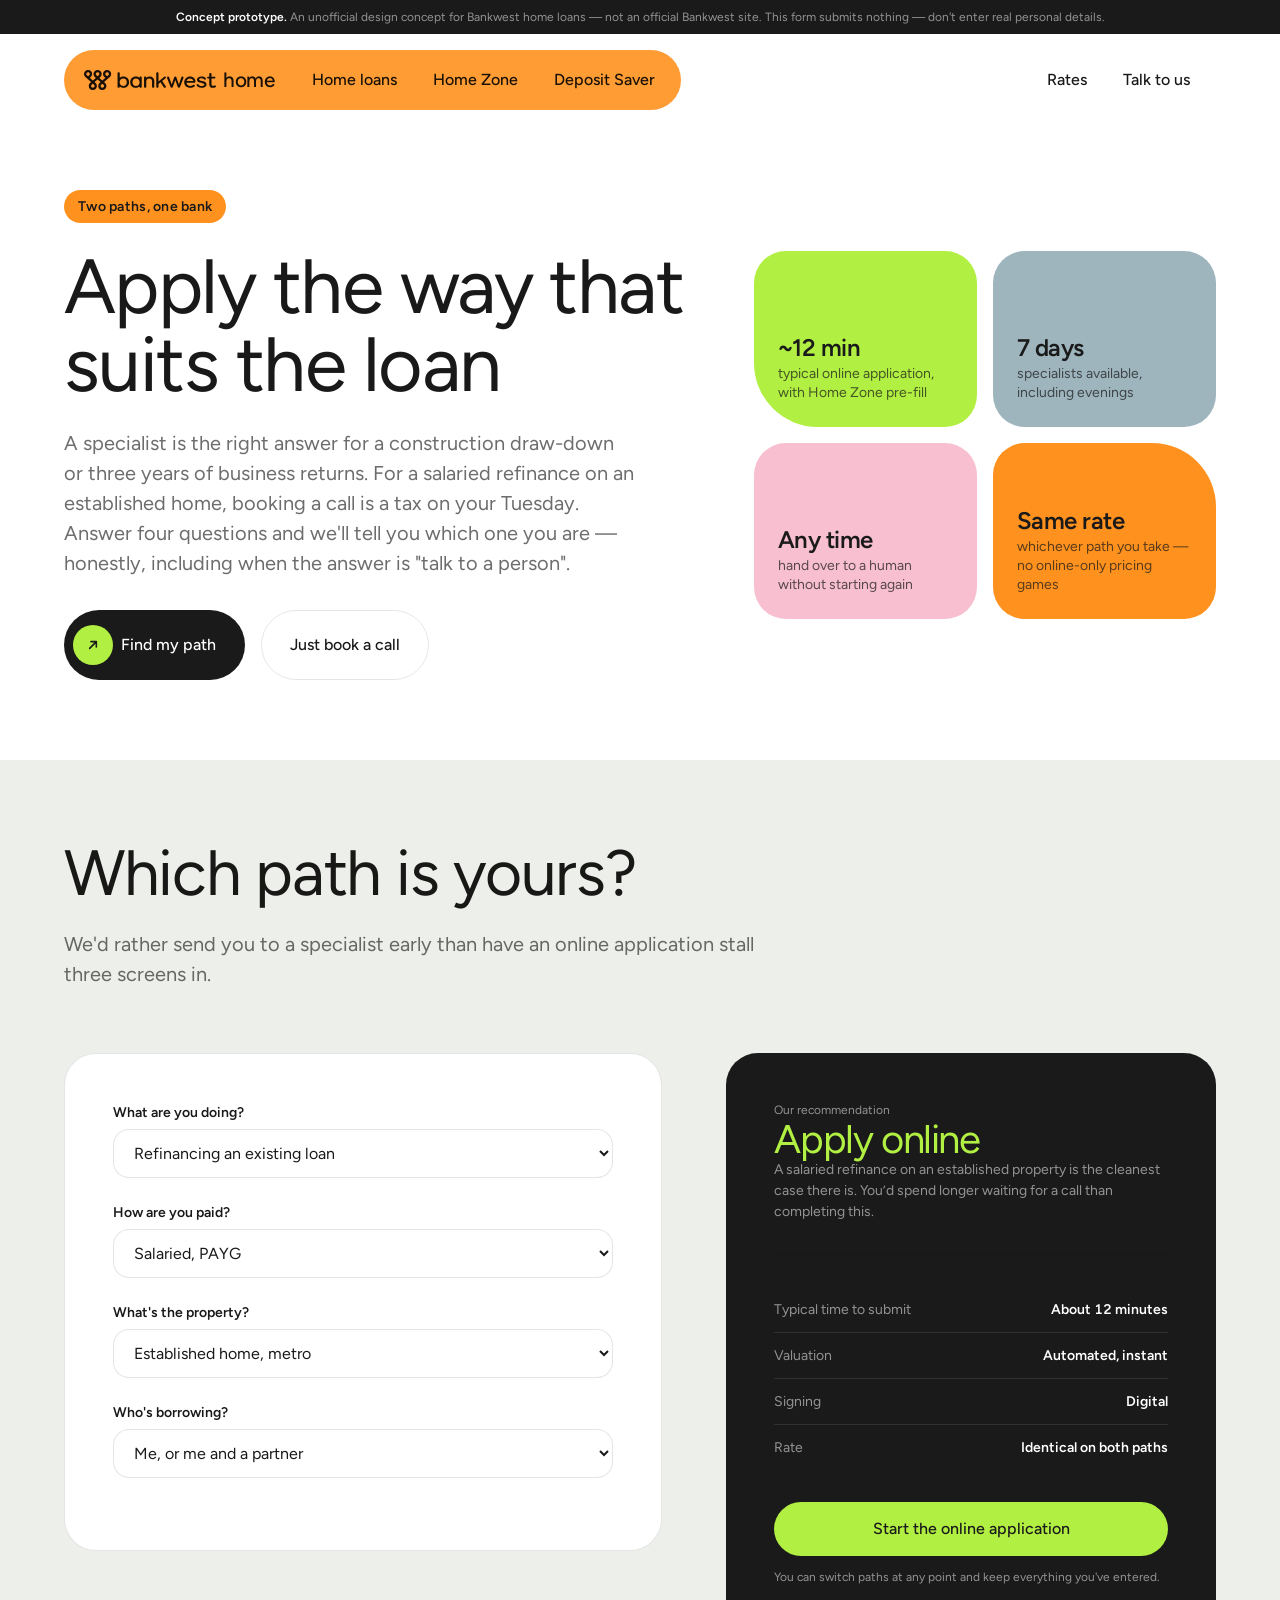
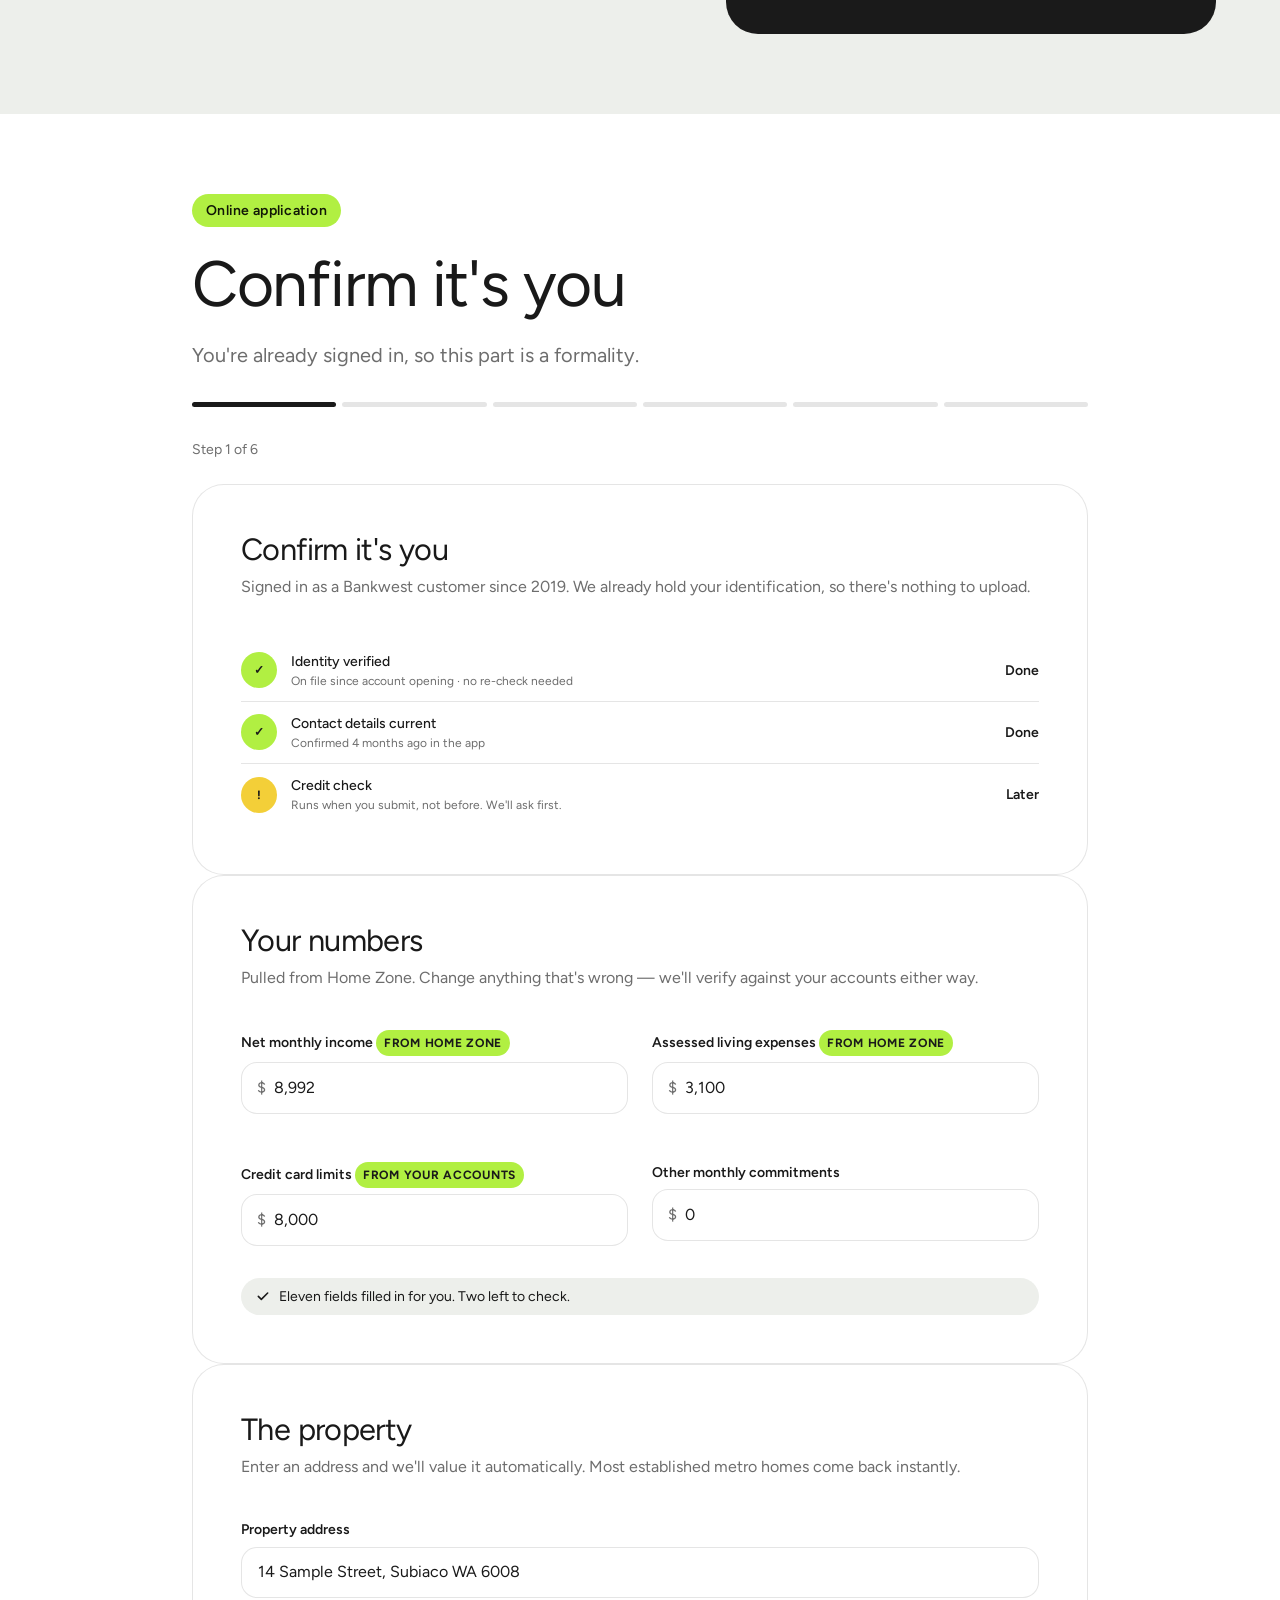
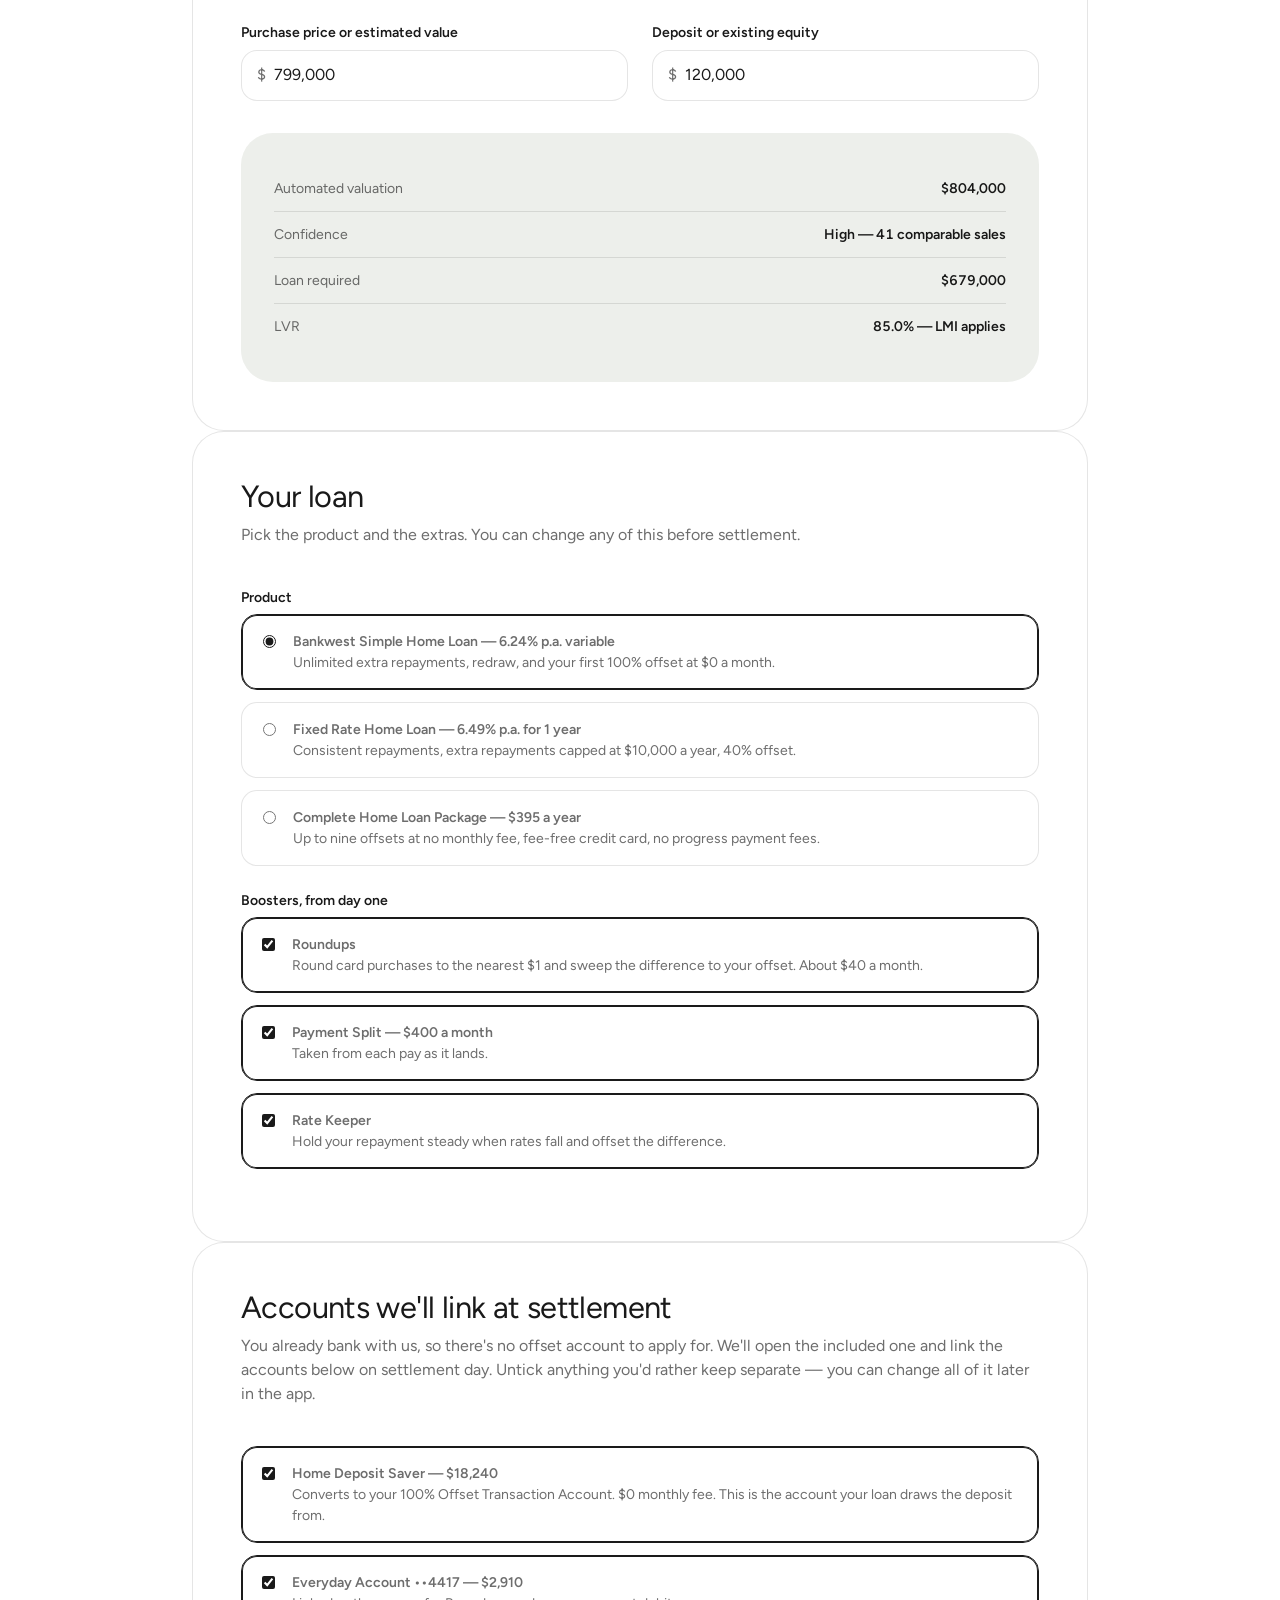
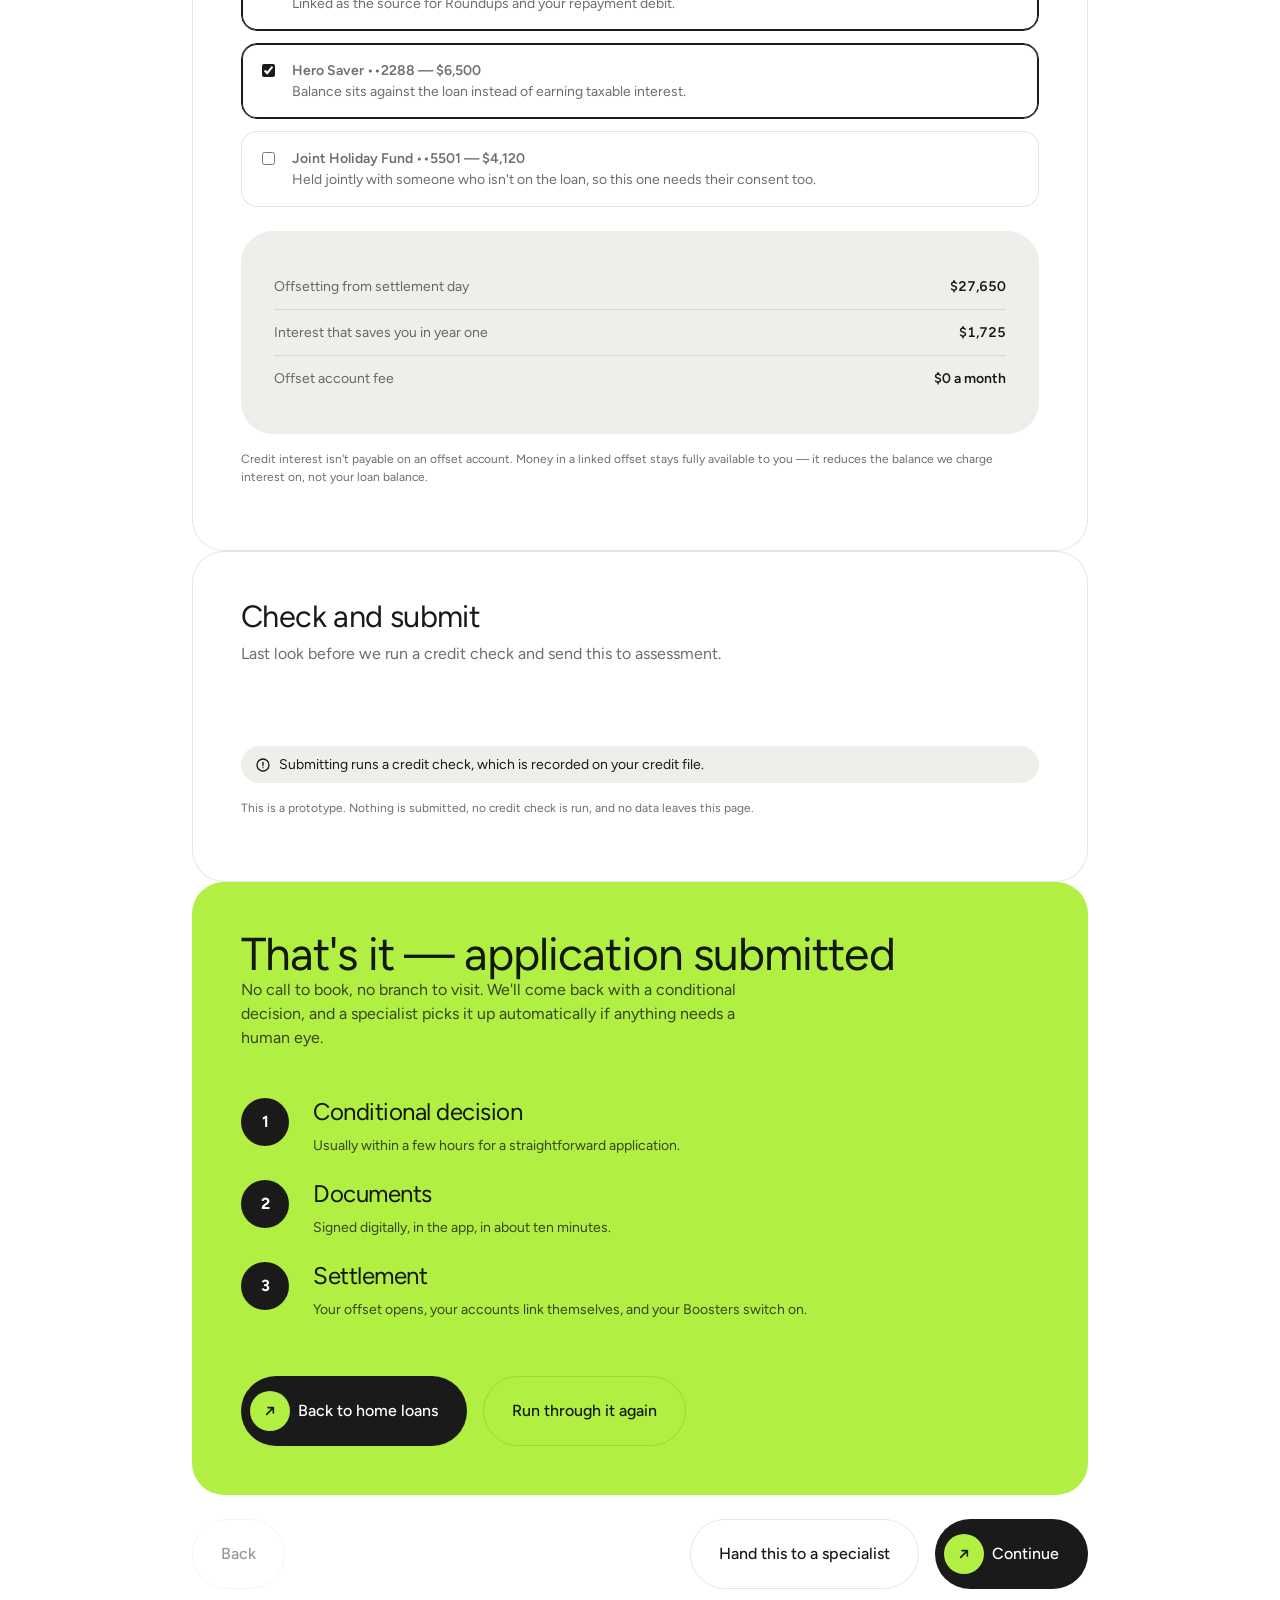
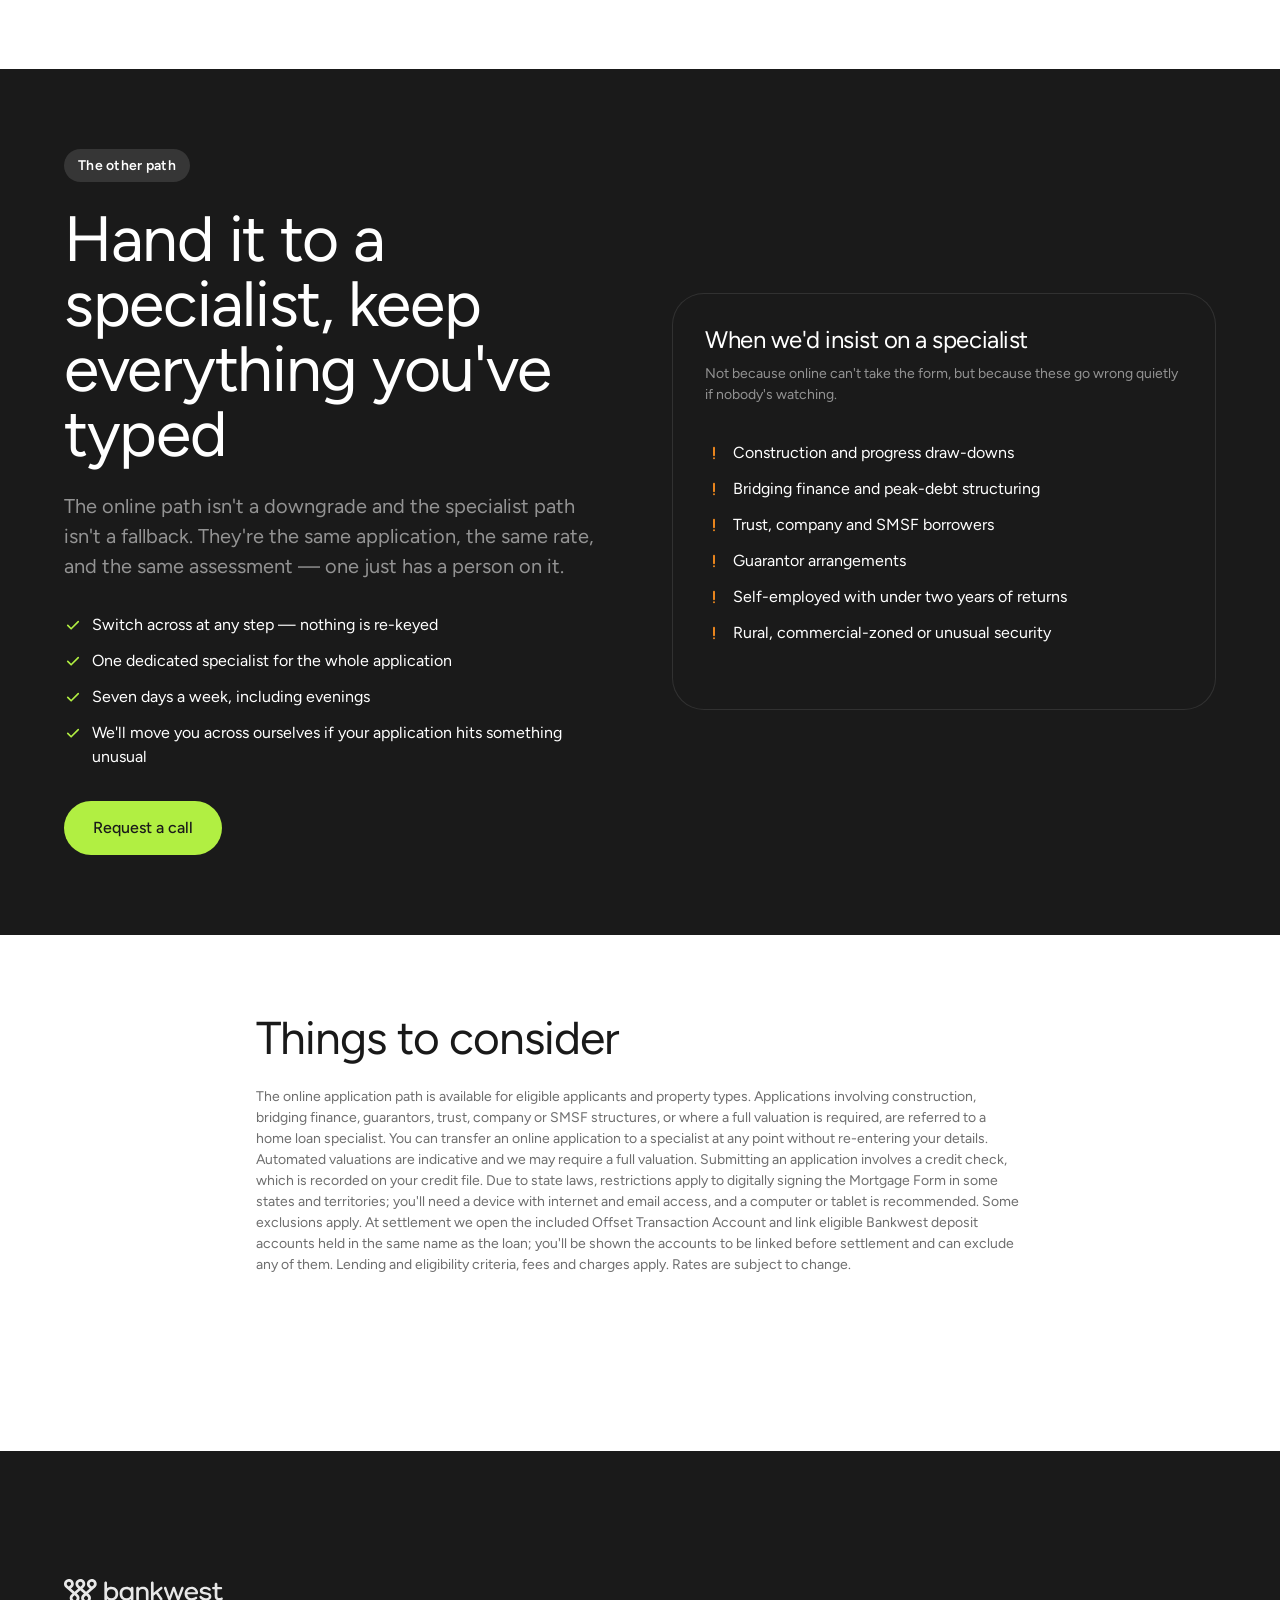
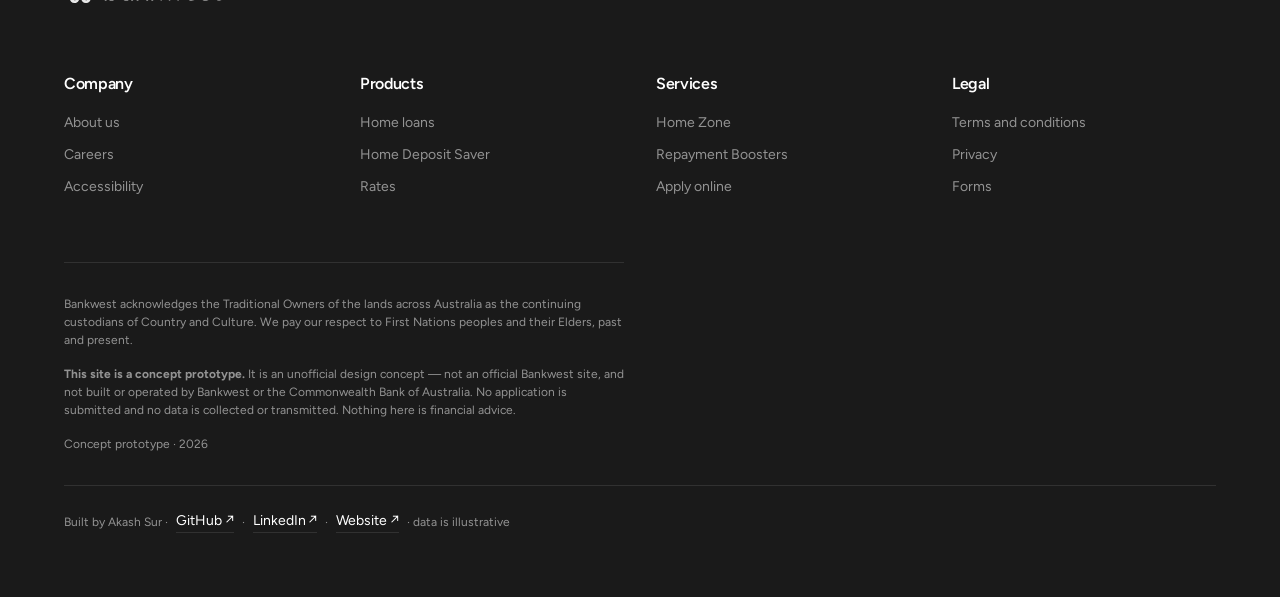
==== apply.html @ 84822fd7 "Bankwest home: home loans concept prototype Keeps the existing Bankwest home loan proposition and ad" ====
<!DOCTYPE html>
<html lang="en-AU">
<head>
<meta charset="utf-8">
<meta name="viewport" content="width=device-width, initial-scale=1">
<title>Apply online — or talk to a specialist | Bankwest</title>
<meta name="description" content="A fully self-serve digital home loan application for straightforward buyers and refinancers, running alongside our specialist-led path. Switch between them at any point.">
<link rel="preconnect" href="https://fonts.googleapis.com">
<link rel="preconnect" href="https://fonts.gstatic.com" crossorigin>
<link href="https://fonts.googleapis.com/css2?family=Figtree:wght@300;400;500;600;700&display=swap" rel="stylesheet">
<link rel="stylesheet" href="assets/css/style.css">
<link rel="icon" href="assets/img/favicon.svg" type="image/svg+xml">
</head>
<body>

<div class="protostrip">
  <strong>Concept prototype.</strong> An unofficial design concept for Bankwest home loans — not an official Bankwest site. This form submits nothing — don't enter real personal details.
</div>

<header class="site-header">
  <div class="wrap nav-shell">
    <nav class="nav-pill nav-pill--desktop-links" aria-label="Primary">
      <a class="brand" href="index.html">
        <img src="assets/img/bankwest-logo.svg" alt="Bankwest" width="133" height="20">
        <span class="brand-word">home</span>
      </a>
      <a class="nav-link" href="index.html">Home loans</a>
      <a class="nav-link" href="home-zone.html">Home Zone</a>
      <a class="nav-link" href="deposit-saver.html">Deposit Saver</a>
      <button class="nav-icon-btn nav-burger" data-burger aria-expanded="false" aria-label="Open menu">
        <svg width="18" height="18" viewBox="0 0 24 24" fill="none" aria-hidden="true"><path d="M4 7h16M4 12h16M4 17h16" stroke="currentColor" stroke-width="2" stroke-linecap="round"/></svg>
      </button>
    </nav>
    <div class="nav-pill nav-pill--plain nav-secondary">
      <a class="nav-link" href="index.html#rates">Rates</a>
      <a class="nav-link" href="#specialist">Talk to us</a>
    </div>
  </div>
  <div class="wrap">
    <div class="mobile-nav" id="mobile-nav" data-open="false">
      <a href="index.html">Home loans</a><a href="home-zone.html">Home Zone</a>
      <a href="deposit-saver.html">Home Deposit Saver</a><a href="boosters.html">Repayment Boosters</a>
    </div>
  </div>
</header>

<main>

<section class="hero wrap">
  <div class="hero-grid">
    <div>
      <span class="eyebrow eyebrow--orange">Two paths, one bank</span>
      <h1>Apply the way that suits the loan</h1>
      <p class="lede">
        A specialist is the right answer for a construction draw-down or three years of
        business returns. For a salaried refinance on an established home, booking a call
        is a tax on your Tuesday. Answer four questions and we'll tell you which one you are —
        honestly, including when the answer is "talk to a person".
      </p>
      <div class="btn-row">
        <a class="btn btn--primary" href="#triage">
          <span class="btn-dot"><svg width="16" height="16" viewBox="0 0 24 24" fill="none" aria-hidden="true"><path d="M7 17 17 7M9 7h8v8" stroke="currentColor" stroke-width="2.4" stroke-linecap="round" stroke-linejoin="round"/></svg></span>
          Find my path
        </a>
        <a class="btn btn--secondary" href="#specialist">Just book a call</a>
      </div>
    </div>
    <div class="hero-collage">
      <div class="hero-tile" style="background:var(--brand-secondary)"><strong>~12 min</strong><span>typical online application, with Home Zone pre-fill</span></div>
      <div class="hero-tile" style="background:var(--c-powder)"><strong>7 days</strong><span>specialists available, including evenings</span></div>
      <div class="hero-tile" style="background:var(--c-piglet)"><strong>Any time</strong><span>hand over to a human without starting again</span></div>
      <div class="hero-tile" style="background:var(--brand-primary)"><strong>Same rate</strong><span>whichever path you take — no online-only pricing games</span></div>
    </div>
  </div>
</section>

<!-- ============================================================ TRIAGE -->
<section class="section section--paper" id="triage">
  <div class="wrap">
    <div class="section-head">
      <h2>Which path is yours?</h2>
      <p class="lede">We'd rather send you to a specialist early than have an online application stall three screens in.</p>
    </div>

    <div class="result-split">
      <div class="card card--pad-lg">
        <div class="field">
          <label class="field-label" for="t-purpose">What are you doing?</label>
          <select class="select" id="t-purpose">
            <option value="refi" selected>Refinancing an existing loan</option>
            <option value="next">Buying my next home</option>
            <option value="first">Buying my first home</option>
            <option value="invest">Buying an investment property</option>
            <option value="build">Building or renovating</option>
            <option value="bridge">Bridging between two properties</option>
          </select>
        </div>

        <div class="field">
          <label class="field-label" for="t-income">How are you paid?</label>
          <select class="select" id="t-income">
            <option value="payg" selected>Salaried, PAYG</option>
            <option value="payg-var">Salaried with significant bonus or commission</option>
            <option value="contract">Contractor</option>
            <option value="self">Self-employed</option>
          </select>
        </div>

        <div class="field">
          <label class="field-label" for="t-property">What's the property?</label>
          <select class="select" id="t-property">
            <option value="metro" selected>Established home, metro</option>
            <option value="regional">Established home, regional</option>
            <option value="offplan">Off the plan</option>
            <option value="land">Vacant land or construction</option>
            <option value="unusual">Rural, commercial-zoned or unusual</option>
          </select>
        </div>

        <div class="field mb-0">
          <label class="field-label" for="t-structure">Who's borrowing?</label>
          <select class="select" id="t-structure">
            <option value="individual" selected>Me, or me and a partner</option>
            <option value="guarantor">With a guarantor</option>
            <option value="trust">Through a trust or company</option>
            <option value="smsf">Through an SMSF</option>
          </select>
        </div>
      </div>

      <aside class="result-panel" aria-live="polite">
        <p class="tiny muted mb-0">Our recommendation</p>
        <div class="bignum bignum--lime" id="path-title" style="font-size:2.5rem">Apply online</div>
        <p class="muted small" id="path-why">Everything about this application is standard. The online path will be faster than waiting for a call.</p>

        <hr class="divider">
        <dl style="margin:0">
          <div class="stat-row"><dt>Typical time to submit</dt><dd id="path-time">About 12 minutes</dd></div>
          <div class="stat-row"><dt>Valuation</dt><dd id="path-val">Automated, instant</dd></div>
          <div class="stat-row"><dt>Signing</dt><dd id="path-sign">Digital</dd></div>
          <div class="stat-row"><dt>Rate</dt><dd>Identical on both paths</dd></div>
        </dl>

        <div id="path-flags" style="margin-top:1.5rem"></div>

        <div class="btn-row" style="margin-top:2rem">
          <a class="btn btn--lime btn--block" id="path-cta" href="#application">Start the online application</a>
        </div>
        <p class="tiny muted" style="margin-top:.75rem;margin-bottom:0">
          You can switch paths at any point and keep everything you've entered.
        </p>
      </aside>
    </div>
  </div>
</section>

<!-- ======================================================= APPLICATION -->
<section class="section" id="application">
  <div class="wrap" style="max-width:64rem">
    <div class="section-head" style="margin-bottom:2rem">
      <span class="eyebrow eyebrow--lime">Online application</span>
      <h2 id="step-title">Confirm it's you</h2>
      <p class="lede" id="step-sub">You're already signed in, so this part is a formality.</p>
    </div>

    <div class="progress-track" aria-hidden="true">
      <span data-step-dot="0" data-done="true"></span><span data-step-dot="1"></span><span data-step-dot="2"></span>
      <span data-step-dot="3"></span><span data-step-dot="4"></span><span data-step-dot="5"></span>
    </div>
    <p class="small muted" id="step-count">Step 1 of 6</p>

    <!-- STEP 1 -->
    <div class="card card--pad-lg" data-step="0" style="margin-top:1.5rem">
      <h4>Confirm it's you</h4>
      <p class="muted">Signed in as a Bankwest customer since 2019. We already hold your identification, so there's nothing to upload.</p>
      <div class="ledger" style="margin-top:1.5rem">
        <div class="ledger-row">
          <div class="ledger-ico" style="background:var(--brand-secondary)">✓</div>
          <div><div class="ledger-name">Identity verified</div><div class="ledger-cat">On file since account opening · no re-check needed</div></div>
          <div class="ledger-amt">Done</div>
        </div>
        <div class="ledger-row">
          <div class="ledger-ico" style="background:var(--brand-secondary)">✓</div>
          <div><div class="ledger-name">Contact details current</div><div class="ledger-cat">Confirmed 4 months ago in the app</div></div>
          <div class="ledger-amt">Done</div>
        </div>
        <div class="ledger-row">
          <div class="ledger-ico" style="background:var(--c-banana)">!</div>
          <div><div class="ledger-name">Credit check</div><div class="ledger-cat">Runs when you submit, not before. We'll ask first.</div></div>
          <div class="ledger-amt">Later</div>
        </div>
      </div>
    </div>

    <!-- STEP 2 -->
    <div class="card card--pad-lg" data-step="1" hidden>
      <h4>Your numbers</h4>
      <p class="muted">Pulled from Home Zone. Change anything that's wrong — we'll verify against your accounts either way.</p>

      <div class="grid grid-2" style="margin-top:1.5rem">
        <div class="field">
          <label class="field-label" for="a-income">Net monthly income <span class="tag">From Home Zone</span></label>
          <div class="input-money"><input class="input" type="text" id="a-income" value="8,992"></div>
        </div>
        <div class="field">
          <label class="field-label" for="a-expenses">Assessed living expenses <span class="tag">From Home Zone</span></label>
          <div class="input-money"><input class="input" type="text" id="a-expenses" value="3,100"></div>
        </div>
        <div class="field">
          <label class="field-label" for="a-cc">Credit card limits <span class="tag">From your accounts</span></label>
          <div class="input-money"><input class="input" type="text" id="a-cc" value="8,000"></div>
        </div>
        <div class="field">
          <label class="field-label" for="a-debts">Other monthly commitments</label>
          <div class="input-money"><input class="input" type="text" id="a-debts" value="0"></div>
        </div>
      </div>

      <div class="pill-note" style="margin-top:.5rem">
        <svg width="16" height="16" viewBox="0 0 24 24" fill="none" aria-hidden="true"><path d="m5 12.5 4.5 4.5L19 7.5" stroke="#1a1a1a" stroke-width="2.4" stroke-linecap="round" stroke-linejoin="round"/></svg>
        Eleven fields filled in for you. Two left to check.
      </div>
    </div>

    <!-- STEP 3 -->
    <div class="card card--pad-lg" data-step="2" hidden>
      <h4>The property</h4>
      <p class="muted">Enter an address and we'll value it automatically. Most established metro homes come back instantly.</p>

      <div class="field" style="margin-top:1.5rem">
        <label class="field-label" for="a-address">Property address</label>
        <input class="input" type="text" id="a-address" value="14 Sample Street, Subiaco WA 6008">
      </div>

      <div class="grid grid-2">
        <div class="field">
          <label class="field-label" for="a-price">Purchase price or estimated value</label>
          <div class="input-money"><input class="input" type="text" id="a-price" value="799,000"></div>
        </div>
        <div class="field">
          <label class="field-label" for="a-deposit">Deposit or existing equity</label>
          <div class="input-money"><input class="input" type="text" id="a-deposit" value="120,000"></div>
        </div>
      </div>

      <div class="card card--paper" style="margin-top:.5rem">
        <div class="stat-row"><dt>Automated valuation</dt><dd id="a-avm">$804,000</dd></div>
        <div class="stat-row"><dt>Confidence</dt><dd>High — 41 comparable sales</dd></div>
        <div class="stat-row"><dt>Loan required</dt><dd id="a-loan">$679,000</dd></div>
        <div class="stat-row" style="border:0"><dt>LVR</dt><dd id="a-lvr">85.0% — LMI applies</dd></div>
      </div>
    </div>

    <!-- STEP 4 -->
    <div class="card card--pad-lg" data-step="3" hidden>
      <h4>Your loan</h4>
      <p class="muted">Pick the product and the extras. You can change any of this before settlement.</p>

      <div class="field" style="margin-top:1.5rem">
        <label class="field-label">Product</label>
        <div class="choice-grid">
          <label class="choice"><input type="radio" name="a-product" value="simple" checked>
            <span><strong>Bankwest Simple Home Loan — 6.24% p.a. variable</strong><span>Unlimited extra repayments, redraw, and your first 100% offset at $0 a month.</span></span></label>
          <label class="choice"><input type="radio" name="a-product" value="fixed">
            <span><strong>Fixed Rate Home Loan — 6.49% p.a. for 1 year</strong><span>Consistent repayments, extra repayments capped at $10,000 a year, 40% offset.</span></span></label>
          <label class="choice"><input type="radio" name="a-product" value="package">
            <span><strong>Complete Home Loan Package — $395 a year</strong><span>Up to nine offsets at no monthly fee, fee-free credit card, no progress payment fees.</span></span></label>
        </div>
      </div>

      <div class="field">
        <label class="field-label">Boosters, from day one</label>
        <div class="choice-grid">
          <label class="choice"><input type="checkbox" id="a-roundups" checked>
            <span><strong>Roundups</strong><span>Round card purchases to the nearest $1 and sweep the difference to your offset. About $40 a month.</span></span></label>
          <label class="choice"><input type="checkbox" id="a-split" checked>
            <span><strong>Payment Split — $400 a month</strong><span>Taken from each pay as it lands.</span></span></label>
          <label class="choice"><input type="checkbox" id="a-rk" checked>
            <span><strong>Rate Keeper</strong><span>Hold your repayment steady when rates fall and offset the difference.</span></span></label>
        </div>
      </div>
    </div>

    <!-- STEP 5 — auto-linking -->
    <div class="card card--pad-lg" data-step="4" hidden>
      <h4>Accounts we'll link at settlement</h4>
      <p class="muted">
        You already bank with us, so there's no offset account to apply for. We'll open the
        included one and link the accounts below on settlement day. Untick anything you'd
        rather keep separate — you can change all of it later in the app.
      </p>

      <div class="choice-grid" style="margin-top:1.5rem" id="link-list">
        <label class="choice"><input type="checkbox" class="link-acct" data-amount="18240" checked>
          <span><strong>Home Deposit Saver — $18,240</strong><span>Converts to your 100% Offset Transaction Account. $0 monthly fee. This is the account your loan draws the deposit from.</span></span></label>
        <label class="choice"><input type="checkbox" class="link-acct" data-amount="2910" checked>
          <span><strong>Everyday Account ••4417 — $2,910</strong><span>Linked as the source for Roundups and your repayment debit.</span></span></label>
        <label class="choice"><input type="checkbox" class="link-acct" data-amount="6500" checked>
          <span><strong>Hero Saver ••2288 — $6,500</strong><span>Balance sits against the loan instead of earning taxable interest.</span></span></label>
        <label class="choice"><input type="checkbox" class="link-acct" data-amount="4120">
          <span><strong>Joint Holiday Fund ••5501 — $4,120</strong><span>Held jointly with someone who isn't on the loan, so this one needs their consent too.</span></span></label>
      </div>

      <div class="card card--paper" style="margin-top:1.5rem">
        <div class="stat-row"><dt>Offsetting from settlement day</dt><dd id="link-total">$27,650</dd></div>
        <div class="stat-row"><dt>Interest that saves you in year one</dt><dd id="link-saving">$1,725</dd></div>
        <div class="stat-row" style="border:0"><dt>Offset account fee</dt><dd>$0 a month</dd></div>
      </div>

      <p class="tiny muted" style="margin-top:1rem">
        Credit interest isn't payable on an offset account. Money in a linked offset stays fully
        available to you — it reduces the balance we charge interest on, not your loan balance.
      </p>
    </div>

    <!-- STEP 6 -->
    <div class="card card--pad-lg" data-step="5" hidden>
      <h4>Check and submit</h4>
      <p class="muted">Last look before we run a credit check and send this to assessment.</p>
      <dl style="margin-top:1.5rem" id="review"></dl>

      <div class="pill-note" style="margin-top:1.5rem">
        <svg width="16" height="16" viewBox="0 0 24 24" fill="none" aria-hidden="true"><circle cx="12" cy="12" r="9" stroke="#1a1a1a" stroke-width="2"/><path d="M12 8v5" stroke="#1a1a1a" stroke-width="2" stroke-linecap="round"/><circle cx="12" cy="16" r="1" fill="#1a1a1a"/></svg>
        Submitting runs a credit check, which is recorded on your credit file.
      </div>

      <p class="tiny muted" style="margin-top:1rem">This is a prototype. Nothing is submitted, no credit check is run, and no data leaves this page.</p>
    </div>

    <!-- DONE -->
    <div class="card card--pad-lg" data-step="6" hidden style="background:var(--brand-secondary);border-color:transparent">
      <h3>That's it — application submitted</h3>
      <p style="color:#1a1a1acc;max-width:52ch">
        No call to book, no branch to visit. We'll come back with a conditional decision, and a
        specialist picks it up automatically if anything needs a human eye.
      </p>
      <div class="steps" style="margin-top:2rem;max-width:44rem">
        <div class="step"><div class="step__n" style="background:#1a1a1a;color:#fff"></div><div><h5>Conditional decision</h5><p class="small mb-0" style="color:#1a1a1acc">Usually within a few hours for a straightforward application.</p></div></div>
        <div class="step"><div class="step__n" style="background:#1a1a1a;color:#fff"></div><div><h5>Documents</h5><p class="small mb-0" style="color:#1a1a1acc">Signed digitally, in the app, in about ten minutes.</p></div></div>
        <div class="step"><div class="step__n" style="background:#1a1a1a;color:#fff"></div><div><h5>Settlement</h5><p class="small mb-0" style="color:#1a1a1acc">Your offset opens, your accounts link themselves, and your Boosters switch on.</p></div></div>
      </div>
      <div class="btn-row" style="margin-top:2rem">
        <a class="btn btn--primary" href="index.html"><span class="btn-dot"><svg width="16" height="16" viewBox="0 0 24 24" fill="none" aria-hidden="true"><path d="M7 17 17 7M9 7h8v8" stroke="currentColor" stroke-width="2.4" stroke-linecap="round" stroke-linejoin="round"/></svg></span>Back to home loans</a>
        <button class="btn btn--secondary" type="button" id="restart">Run through it again</button>
      </div>
    </div>

    <div class="btn-row" id="wizard-nav" style="margin-top:1.5rem;justify-content:space-between">
      <button class="btn btn--secondary" type="button" id="back" disabled>Back</button>
      <div class="btn-row">
        <a class="btn btn--secondary" href="#specialist">Hand this to a specialist</a>
        <button class="btn btn--primary" type="button" id="next">
          <span class="btn-dot"><svg width="16" height="16" viewBox="0 0 24 24" fill="none" aria-hidden="true"><path d="M7 17 17 7M9 7h8v8" stroke="currentColor" stroke-width="2.4" stroke-linecap="round" stroke-linejoin="round"/></svg></span>
          <span id="next-label">Continue</span>
        </button>
      </div>
    </div>
  </div>
</section>

<!-- ========================================================= SPECIALIST -->
<section class="section section--ink" id="specialist">
  <div class="wrap">
    <div class="feature-split">
      <div>
        <span class="eyebrow">The other path</span>
        <h2>Hand it to a specialist, keep everything you've typed</h2>
        <p class="lede" style="margin-top:1.5rem">
          The online path isn't a downgrade and the specialist path isn't a fallback. They're the
          same application, the same rate, and the same assessment — one just has a person on it.
        </p>
        <ul class="feature-list" style="margin-top:2rem">
          <li><svg width="18" height="18" viewBox="0 0 24 24" fill="none" aria-hidden="true"><path d="m5 12.5 4.5 4.5L19 7.5" stroke="#b1ef42" stroke-width="2.2" stroke-linecap="round" stroke-linejoin="round"/></svg><span>Switch across at any step — nothing is re-keyed</span></li>
          <li><svg width="18" height="18" viewBox="0 0 24 24" fill="none" aria-hidden="true"><path d="m5 12.5 4.5 4.5L19 7.5" stroke="#b1ef42" stroke-width="2.2" stroke-linecap="round" stroke-linejoin="round"/></svg><span>One dedicated specialist for the whole application</span></li>
          <li><svg width="18" height="18" viewBox="0 0 24 24" fill="none" aria-hidden="true"><path d="m5 12.5 4.5 4.5L19 7.5" stroke="#b1ef42" stroke-width="2.2" stroke-linecap="round" stroke-linejoin="round"/></svg><span>Seven days a week, including evenings</span></li>
          <li><svg width="18" height="18" viewBox="0 0 24 24" fill="none" aria-hidden="true"><path d="m5 12.5 4.5 4.5L19 7.5" stroke="#b1ef42" stroke-width="2.2" stroke-linecap="round" stroke-linejoin="round"/></svg><span>We'll move you across ourselves if your application hits something unusual</span></li>
        </ul>
        <div class="btn-row"><a class="btn btn--lime" href="#">Request a call</a></div>
      </div>

      <div class="card card--ink" style="border:1px solid var(--divider-on-inverse)">
        <h5>When we'd insist on a specialist</h5>
        <p class="muted small">Not because online can't take the form, but because these go wrong quietly if nobody's watching.</p>
        <ul class="feature-list" style="margin-top:1.25rem">
          <li><svg width="18" height="18" viewBox="0 0 24 24" fill="none" aria-hidden="true"><path d="M12 5v10M12 19h.01" stroke="#ff911e" stroke-width="2.4" stroke-linecap="round"/></svg><span>Construction and progress draw-downs</span></li>
          <li><svg width="18" height="18" viewBox="0 0 24 24" fill="none" aria-hidden="true"><path d="M12 5v10M12 19h.01" stroke="#ff911e" stroke-width="2.4" stroke-linecap="round"/></svg><span>Bridging finance and peak-debt structuring</span></li>
          <li><svg width="18" height="18" viewBox="0 0 24 24" fill="none" aria-hidden="true"><path d="M12 5v10M12 19h.01" stroke="#ff911e" stroke-width="2.4" stroke-linecap="round"/></svg><span>Trust, company and SMSF borrowers</span></li>
          <li><svg width="18" height="18" viewBox="0 0 24 24" fill="none" aria-hidden="true"><path d="M12 5v10M12 19h.01" stroke="#ff911e" stroke-width="2.4" stroke-linecap="round"/></svg><span>Guarantor arrangements</span></li>
          <li><svg width="18" height="18" viewBox="0 0 24 24" fill="none" aria-hidden="true"><path d="M12 5v10M12 19h.01" stroke="#ff911e" stroke-width="2.4" stroke-linecap="round"/></svg><span>Self-employed with under two years of returns</span></li>
          <li><svg width="18" height="18" viewBox="0 0 24 24" fill="none" aria-hidden="true"><path d="M12 5v10M12 19h.01" stroke="#ff911e" stroke-width="2.4" stroke-linecap="round"/></svg><span>Rural, commercial-zoned or unusual security</span></li>
        </ul>
      </div>
    </div>
  </div>
</section>

<section class="section">
  <div class="wrap" style="max-width:56rem">
    <h3 style="margin-bottom:1.5rem">Things to consider</h3>
    <p class="small muted">The online application path is available for eligible applicants and property types. Applications involving construction, bridging finance, guarantors, trust, company or SMSF structures, or where a full valuation is required, are referred to a home loan specialist. You can transfer an online application to a specialist at any point without re-entering your details. Automated valuations are indicative and we may require a full valuation. Submitting an application involves a credit check, which is recorded on your credit file. Due to state laws, restrictions apply to digitally signing the Mortgage Form in some states and territories; you'll need a device with internet and email access, and a computer or tablet is recommended. Some exclusions apply. At settlement we open the included Offset Transaction Account and link eligible Bankwest deposit accounts held in the same name as the loan; you'll be shown the accounts to be linked before settlement and can exclude any of them. Lending and eligibility criteria, fees and charges apply. Rates are subject to change.</p>
  </div>
</section>

</main>

<footer class="site-footer">
  <div class="wrap">
    <a class="footer-brand" href="index.html">
      <img src="assets/img/bankwest-logo.svg" alt="Bankwest" width="133" height="20">
    </a>
    <div class="footer-grid">
      <div><h6>Company</h6><ul><li><a href="#">About us</a></li><li><a href="#">Careers</a></li><li><a href="#">Accessibility</a></li></ul></div>
      <div><h6>Products</h6><ul><li><a href="index.html">Home loans</a></li><li><a href="deposit-saver.html">Home Deposit Saver</a></li><li><a href="index.html#rates">Rates</a></li></ul></div>
      <div><h6>Services</h6><ul><li><a href="home-zone.html">Home Zone</a></li><li><a href="boosters.html">Repayment Boosters</a></li><li><a href="apply.html">Apply online</a></li></ul></div>
      <div><h6>Legal</h6><ul><li><a href="#">Terms and conditions</a></li><li><a href="#">Privacy</a></li><li><a href="#">Forms</a></li></ul></div>
    </div>
    <div class="footer-legal">
      <p>Bankwest acknowledges the Traditional Owners of the lands across Australia as the continuing custodians of Country and Culture. We pay our respect to First Nations peoples and their Elders, past and present.</p>
      <p><strong>This site is a concept prototype.</strong> It is an unofficial design concept — not an official Bankwest site, and not built or operated by Bankwest or the Commonwealth Bank of Australia. No application is submitted and no data is collected or transmitted. Nothing here is financial advice.</p>
      <p>Concept prototype · <span id="year">2026</span></p>
    </div>

    <p class="footer-credit">
      Built by Akash Sur ·
      <a href="https://github.com/sur-akash" target="_blank" rel="noopener noreferrer">GitHub<span class="arr" aria-hidden="true">↗</span></a> ·
      <a href="https://www.linkedin.com/in/akash-sur/" target="_blank" rel="noopener noreferrer">LinkedIn<span class="arr" aria-hidden="true">↗</span></a> ·
      <a href="https://sur-akash.github.io/" target="_blank" rel="noopener noreferrer">Website<span class="arr" aria-hidden="true">↗</span></a> ·
      data is illustrative
    </p>
  </div>
</footer>

<script src="assets/js/main.js"></script>
<script src="assets/js/apply.js"></script>
</body>
</html>
---- assets/css/style.css ----
/* ==========================================================================
   Bankwest home — design system
   Tokens mirror the live Bankwest design system (colour, radius, spacing and
   type scales read from the production stylesheet) so every new surface sits
   inside the existing visual language rather than beside it.
   ========================================================================== */

:root {
  /* Brand */
  --brand-primary: #ff911e;
  --brand-primary-glass: #ff911ee5;
  --brand-secondary: #b1ef42;

  /* Surfaces */
  --surface-0: #ffffff;
  --surface-1: #edefeb;
  --surface-glass: #ffffffe5;
  --surface-inverse-0: #1a1a1a;
  --surface-inverse-1: #333333;
  --surface-hover: #0000001a;
  --surface-disabled: #1a1a1a1a;

  /* Text */
  --text-primary: #000000e6;
  --text-secondary: #1a1a1aa3;
  --text-disabled: #1a1a1a4d;
  --text-on-inverse: #ffffff;
  --text-on-inverse-secondary: #ffffff87;

  --divider: #0000001a;
  --divider-on-inverse: #ffffff1a;

  /* Dark enough to clear 4.5:1 on both white and the paper surface. */
  --positive: #1f6023;

  /* Accent palette */
  --c-charcoal: #282828;
  --c-piglet: #f8bfd1;
  --c-powder: #9eb5be;
  --c-teal: #3ea3a3;
  --c-lavender: #b88ebc;
  --c-chocolate: #9a6833;
  --c-banana: #f3cf38;
  --c-forest: #9bba42;
  --c-orange: #ff911e;
  --c-racecar: #ff3333;

  /* Layout */
  --page-width: 90rem;
  --page-margin: 4rem;

  /* Spacing */
  --s-mini: .25rem;
  --s-tiny: .5rem;
  --s-small: 1rem;
  --s-normal: 1.5rem;
  --s-big: 2rem;
  --s-huge: 3rem;
  --s-mega: 4rem;
  --s-massive: 8rem;
  --s-section: 5rem;

  /* Radius */
  --r-tiny: 1rem;
  --r-small: 1.5rem;
  --r-normal: 2rem;
  --r-big: 4rem;
  --r-mega: 8rem;
  --r-pill: 9999px;

  /* Type */
  --t-h1: 5rem;
  --t-h2: 4rem;
  --t-h3: 3rem;
  --t-h4: 2rem;
  --t-h5: 1.5rem;
  --t-h6: 1rem;
  --t-tiny: .75rem;
  --t-small: .875rem;
  --t-normal: 1rem;
  --t-big: 1.25rem;
  --t-huge: 1.5rem;
}

@media (max-width: 1024px) { :root { --page-margin: 2rem; --s-section: 3.5rem; } }
@media (max-width: 640px)  { :root { --page-margin: 1.25rem; --s-section: 3rem; } }

/* --------------------------------------------------------------- reset -- */

*, *::before, *::after { box-sizing: border-box; }

html { -webkit-text-size-adjust: 100%; scroll-behavior: smooth; }

body {
  margin: 0;
  font-family: Figtree, "Helvetica Neue", Helvetica, Arial, sans-serif;
  font-size: var(--t-normal);
  line-height: 1.5;
  color: var(--text-primary);
  background: var(--surface-0);
  -webkit-font-smoothing: antialiased;
}

img, svg { max-width: 100%; display: block; }
button, input, select, textarea { font: inherit; color: inherit; }
a { color: inherit; }

h1, h2, h3, h4, h5, h6 { margin: 0; font-weight: 400; letter-spacing: -0.02em; line-height: 1.02; }
h1 { font-size: clamp(2.75rem, 6vw, var(--t-h1)); }
h2 { font-size: clamp(2.25rem, 5vw, var(--t-h2)); }
h3 { font-size: clamp(1.875rem, 3.6vw, var(--t-h3)); }
h4 { font-size: clamp(1.5rem, 2.4vw, var(--t-h4)); line-height: 1.12; }
h5 { font-size: var(--t-h5); line-height: 1.2; }
h6 { font-size: var(--t-h6); line-height: 1.3; }
p  { margin: 0 0 var(--s-small); }

/* ------------------------------------------------------------- layout --- */

.wrap {
  width: 100%;
  max-width: var(--page-width);
  margin-inline: auto;
  padding-inline: var(--page-margin);
}

.section { padding-block: var(--s-section); }
.section--tight { padding-block: var(--s-mega); }
.section--paper { background: var(--surface-1); }
.section--ink { background: var(--surface-inverse-0); color: var(--text-on-inverse); }
.section--ink .lede, .section--ink .muted { color: var(--text-on-inverse-secondary); }

/* Light surfaces nested inside a dark section must re-assert dark text, or they
   inherit the inverse colour and render white-on-white. */
.section--ink .phone,
.section--ink .table-scroll,
.section--ink .card:not(.card--ink) { color: var(--text-primary); }
.section--ink .phone .muted,
.section--ink .phone .lede,
.section--ink .table-scroll .muted,
.section--ink .card:not(.card--ink) .muted,
.section--ink .card:not(.card--ink) .lede { color: var(--text-secondary); }
.section--ink .phone .divider,
.section--ink .card:not(.card--ink) .divider { background: var(--divider); }

.stack > * + * { margin-top: var(--s-small); }
.grid { display: grid; gap: var(--s-normal); }
.grid-2 { grid-template-columns: repeat(2, minmax(0, 1fr)); }
.grid-3 { grid-template-columns: repeat(3, minmax(0, 1fr)); }
.grid-4 { grid-template-columns: repeat(4, minmax(0, 1fr)); }
@media (max-width: 960px) { .grid-3, .grid-4 { grid-template-columns: repeat(2, minmax(0, 1fr)); } }
@media (max-width: 720px) { .grid-2, .grid-3, .grid-4 { grid-template-columns: minmax(0, 1fr); } }

.section-head { max-width: 46rem; margin-bottom: var(--s-mega); }
.section-head h2 + p, .section-head h3 + p { margin-top: var(--s-normal); }

.lede { font-size: var(--t-big); color: var(--text-secondary); }
.muted { color: var(--text-secondary); }
.small { font-size: var(--t-small); }
.tiny { font-size: var(--t-tiny); }
.center { text-align: center; }
.mt-0 { margin-top: 0; } .mb-0 { margin-bottom: 0; }

/* --------------------------------------------------------------- eyebrow */

.eyebrow {
  display: inline-flex; align-items: center; gap: var(--s-tiny);
  font-size: var(--t-small); font-weight: 600; letter-spacing: .02em;
  padding: .375rem .875rem; border-radius: var(--r-pill);
  background: var(--surface-1); color: var(--text-primary);
  margin-bottom: var(--s-normal);
}
.eyebrow--lime { background: var(--brand-secondary); }
.eyebrow--orange { background: var(--brand-primary); color: #1a1a1a; }
.eyebrow--ink { background: var(--surface-inverse-0); color: var(--text-on-inverse); }
.section--ink .eyebrow { background: #ffffff1f; color: var(--text-on-inverse); }
.section--ink .eyebrow--lime { background: var(--brand-secondary); color: #1a1a1a; }

.tag {
  display: inline-block; font-size: var(--t-tiny); font-weight: 700;
  text-transform: uppercase; letter-spacing: .06em;
  padding: .25rem .5rem; border-radius: var(--r-pill);
  background: var(--brand-secondary); color: #1a1a1a;
}
.tag--free { background: var(--brand-secondary); }
.tag--new  { background: var(--brand-primary); }

/* --------------------------------------------------------------- buttons */

.btn {
  display: inline-flex; align-items: center; gap: var(--s-tiny);
  padding: .875rem 1.75rem; border-radius: var(--r-pill);
  font-size: var(--t-normal); font-weight: 500; text-decoration: none;
  border: 1px solid transparent; cursor: pointer; background: none;
  transition: background-color .18s ease, color .18s ease, border-color .18s ease, transform .18s ease;
  white-space: nowrap;
}
.btn:hover { transform: translateY(-1px); }
.btn:focus-visible { outline: 2px solid var(--brand-primary); outline-offset: 3px; }

.btn--primary { background: var(--surface-inverse-0); color: var(--text-on-inverse); padding-left: .5rem; }
.btn--primary:hover { background: var(--surface-inverse-1); }
.btn--primary .btn-dot {
  width: 2.5rem; height: 2.5rem; flex: 0 0 2.5rem; border-radius: var(--r-pill);
  background: var(--brand-secondary); color: #1a1a1a;
  display: grid; place-items: center;
}
.btn--secondary { border-color: var(--divider); color: var(--text-primary); }
.btn--secondary:hover { background: var(--surface-hover); }
.btn--lime { background: var(--brand-secondary); color: #1a1a1a; }
.btn--lime:hover { background: #a3e02f; }
.btn--orange { background: var(--brand-primary); color: #1a1a1a; }
.btn--orange:hover { background: #f08411; }
.btn--ghost-inverse { border-color: var(--divider-on-inverse); color: var(--text-on-inverse); }
.btn--ghost-inverse:hover { background: #ffffff1f; }
.btn--sm { padding: .5rem 1rem; font-size: var(--t-small); }
.btn--block { display: flex; justify-content: center; width: 100%; }
.btn[disabled], .btn[aria-disabled="true"] { opacity: .45; pointer-events: none; }

.btn-row { display: flex; flex-wrap: wrap; gap: var(--s-small); }

.link-arrow {
  display: inline-flex; align-items: center; gap: .4rem;
  font-weight: 500; text-decoration: none; border-bottom: 1px solid var(--divider);
  padding-bottom: 2px;
}
.link-arrow:hover { border-color: currentColor; }

/* --------------------------------------------------------------- header  */

.protostrip {
  background: var(--surface-inverse-0); color: var(--text-on-inverse-secondary);
  font-size: var(--t-tiny); text-align: center; padding: .5rem var(--s-small);
}
.protostrip strong { color: var(--text-on-inverse); font-weight: 600; }

.site-header { position: sticky; top: 0; z-index: 60; padding: var(--s-small) 0; background: var(--surface-0); }
.nav-shell { display: flex; align-items: center; justify-content: space-between; gap: var(--s-small); }

.nav-pill {
  display: flex; align-items: center; gap: var(--s-tiny);
  background: var(--brand-primary-glass); border-radius: var(--r-big);
  padding: .625rem .75rem .625rem 1.25rem;
  backdrop-filter: blur(12px);
}
.nav-pill--plain { background: var(--surface-glass); }

/* Brand lockup: the official Bankwest logo with "home" set alongside it.
   The logo is 133x20, so the wordmark's x-height is 11 units. Figtree needs
   ~1.04x the logo height to land on the same x-height, and 500 matches the
   wordmark's stroke weight. Both are expressed against --brand-h so the
   lockup scales as one piece. */
.brand {
  --brand-h: 20px;
  display: flex; align-items: center; gap: calc(var(--brand-h) * .30);
  text-decoration: none; margin-right: var(--s-small);
}
.brand img { height: var(--brand-h); width: auto; flex: 0 0 auto; }
.brand-word {
  font-size: calc(var(--brand-h) * 1.04);
  font-weight: 500; letter-spacing: -0.02em; line-height: 1;
  color: var(--text-primary);
}

.nav-link {
  display: inline-flex; align-items: center; gap: .3rem;
  padding: .5rem .875rem; border-radius: var(--r-pill);
  text-decoration: none; font-size: var(--t-normal); font-weight: 500; cursor: pointer;
  border: 0; background: none;
}
.nav-link:hover { background: #00000014; }
.nav-link[aria-current="page"] { background: #00000014; font-weight: 600; }
.nav-link .chev { transition: transform .2s ease; }
.nav-link[aria-expanded="true"] .chev { transform: rotate(180deg); }

.nav-icon-btn {
  width: 2.75rem; height: 2.75rem; border-radius: var(--r-pill);
  background: var(--surface-inverse-0); color: var(--text-on-inverse);
  display: grid; place-items: center; border: 0; cursor: pointer;
}
.nav-login { background: var(--surface-inverse-0); color: var(--text-on-inverse); padding: .625rem 1.25rem; border-radius: var(--r-pill); text-decoration: none; font-weight: 500; }

.nav-menu {
  position: absolute; top: calc(100% + .5rem); left: 0; min-width: 15rem;
  background: var(--surface-0); border-radius: var(--r-small);
  box-shadow: 0 18px 48px #00000024; padding: var(--s-tiny);
  display: none; z-index: 70;
}
.nav-item-wrap { position: relative; }
.nav-menu[data-open="true"] { display: block; }
.nav-menu a { display: block; padding: .625rem .875rem; border-radius: var(--r-tiny); text-decoration: none; font-size: var(--t-small); }
.nav-menu a:hover { background: var(--surface-1); }

.nav-burger { display: none; }
@media (max-width: 1080px) {
  .nav-pill--desktop-links .nav-item-wrap,
  .nav-pill--desktop-links > .nav-link { display: none; }
  .nav-burger { display: grid; }
  .brand { margin-right: 0; }
}
@media (max-width: 720px) {
  .nav-secondary .nav-link { display: none; }
  .brand { --brand-h: 16px; }
  .nav-pill { padding: .5rem .5rem .5rem 1rem; }
  .nav-shell { gap: var(--s-tiny); }
  .nav-login { padding: .5rem 1rem; font-size: var(--t-small); }
  .nav-icon-btn { width: 2.5rem; height: 2.5rem; }
}

.mobile-nav { display: none; padding: var(--s-small) 0; }
.mobile-nav[data-open="true"] { display: block; }
.mobile-nav a { display: block; padding: .75rem 0; border-bottom: 1px solid var(--divider); text-decoration: none; }

/* ----------------------------------------------------------------- hero  */

.hero { padding-block: var(--s-mega) var(--s-section); }
.hero-grid { display: grid; grid-template-columns: minmax(0, 1.15fr) minmax(0, .85fr); gap: var(--s-mega); align-items: center; }
@media (max-width: 960px) { .hero-grid { grid-template-columns: minmax(0, 1fr); } }
.hero h1 { max-width: 16ch; }
.hero .lede { max-width: 44ch; margin-top: var(--s-normal); }
.hero .btn-row { margin-top: var(--s-big); }

.hero-collage {
  display: grid; grid-template-columns: minmax(0, 1fr) minmax(0, 1fr);
  gap: var(--s-small); max-width: 32rem; margin-left: auto; width: 100%;
}
.hero-tile {
  border-radius: var(--r-normal); min-height: 11rem; padding: var(--s-normal);
  display: flex; flex-direction: column; justify-content: flex-end; gap: .25rem; color: #1a1a1a;
}
.hero-tile:first-child { border-radius: var(--r-normal) var(--r-normal) var(--r-normal) var(--r-big); }
.hero-tile:last-child { border-radius: var(--r-normal) var(--r-big) var(--r-normal) var(--r-normal); }
.hero-tile strong { font-size: var(--t-huge); font-weight: 600; letter-spacing: -0.02em; line-height: 1.1; }
.hero-tile span { font-size: var(--t-small); opacity: .72; line-height: 1.35; }
@media (max-width: 960px) { .hero-collage { margin-left: 0; max-width: none; } }

/* ---------------------------------------------------------------- cards  */

.card {
  background: var(--surface-0); border-radius: var(--r-normal);
  padding: var(--s-big); border: 1px solid var(--divider);
  display: flex; flex-direction: column;
}
.card--paper { background: var(--surface-1); border-color: transparent; }
.card--ink { background: var(--surface-inverse-0); color: var(--text-on-inverse); border-color: transparent; }
.card--ink .muted,
.card--ink .lede,
.card--ink .field-hint,
.card--ink .stat-row dt { color: var(--text-on-inverse-secondary); }
.card--ink .divider { background: var(--divider-on-inverse); }
.card--ink .stat-row { border-color: var(--divider-on-inverse); }
.card--flush { padding: 0; overflow: hidden; }
.card--pad-lg { padding: var(--s-huge); }
.card h4 + p, .card h5 + p { margin-top: var(--s-tiny); }
.card .btn-row { margin-top: auto; padding-top: var(--s-normal); }

.card-swatch { height: 8.5rem; border-radius: var(--r-tiny); display: grid; place-items: center; margin-bottom: var(--s-normal); }

.icon-badge {
  width: 3rem; height: 3rem; border-radius: var(--r-pill);
  display: grid; place-items: center; margin-bottom: var(--s-normal); flex: 0 0 auto;
}

/* --------------------------------------------------------- product card  */

.product-card { border-radius: var(--r-normal); background: var(--surface-1); padding: var(--s-huge); display: flex; flex-direction: column; }
.product-card__head { display: flex; align-items: flex-start; justify-content: space-between; gap: var(--s-small); }
.rate-row { display: flex; flex-wrap: wrap; gap: var(--s-mega); margin: var(--s-big) 0; }
.rate { min-width: 9rem; }
.rate__num { font-size: 3rem; line-height: 1; letter-spacing: -0.03em; font-weight: 400; }
.rate__num sup { font-size: 1.25rem; top: -1.1rem; position: relative; }
.rate__pa { font-size: var(--t-big); }
.rate__label { font-size: var(--t-small); color: var(--text-secondary); margin-top: .35rem; }

.feature-list { list-style: none; margin: 0 0 var(--s-big); padding: 0; display: grid; gap: .75rem; }
.feature-list li { display: flex; gap: .625rem; align-items: flex-start; font-size: var(--t-normal); }
.feature-list li svg { flex: 0 0 auto; margin-top: .2rem; }
.feature-list li .tag { margin-left: .25rem; }

/* ----------------------------------------------------------------- tabs  */

.tabs { display: inline-flex; gap: .25rem; padding: .25rem; background: var(--surface-1); border-radius: var(--r-pill); margin-bottom: var(--s-big); flex-wrap: wrap; }
.section--paper .tabs, .card--paper .tabs { background: var(--surface-0); }
.tab {
  border: 0; background: none; cursor: pointer;
  padding: .625rem 1.25rem; border-radius: var(--r-pill);
  font-size: var(--t-normal); font-weight: 500; color: var(--text-secondary);
}
.tab[aria-selected="true"] { background: var(--surface-inverse-0); color: var(--text-on-inverse); }
.tabpanel[hidden] { display: none; }

/* ------------------------------------------------------------ accordion  */

.accordion { border-top: 1px solid var(--divider); }
.acc-item { border-bottom: 1px solid var(--divider); }
.acc-trigger {
  width: 100%; text-align: left; background: none; border: 0; cursor: pointer;
  padding: var(--s-normal) 0; display: flex; justify-content: space-between; align-items: center; gap: var(--s-small);
  font-size: var(--t-big); font-weight: 400; letter-spacing: -0.01em;
}
.acc-trigger .plus { flex: 0 0 auto; transition: transform .2s ease; }
.acc-trigger[aria-expanded="true"] .plus { transform: rotate(45deg); }
.acc-panel { padding: 0 0 var(--s-normal); max-width: 62ch; color: var(--text-secondary); }
.acc-panel[hidden] { display: none; }
.accordion--small .acc-trigger { font-size: var(--t-normal); padding-block: var(--s-small); }

/* ------------------------------------------------------------- controls  */

.field { display: block; margin-bottom: var(--s-normal); }
.field > label, .field-label { display: block; font-size: var(--t-small); font-weight: 600; margin-bottom: .4rem; }
.field-hint { font-size: var(--t-tiny); color: var(--text-secondary); margin-top: .35rem; }

.input, .select {
  width: 100%; padding: .8rem 1rem; border-radius: var(--r-tiny);
  border: 1px solid var(--divider); background: var(--surface-0); font-size: var(--t-normal);
}
.input:focus, .select:focus { outline: 2px solid var(--brand-primary); outline-offset: 0; border-color: transparent; }
.input-money { position: relative; }
.input-money .input { padding-left: 2rem; }
.input-money::before { content: "$"; position: absolute; left: 1rem; top: 50%; transform: translateY(-50%); color: var(--text-secondary); pointer-events: none; z-index: 1; }

.range { width: 100%; -webkit-appearance: none; appearance: none; background: transparent; margin: .5rem 0; }
.range::-webkit-slider-runnable-track { height: 6px; border-radius: var(--r-pill); background: var(--divider); }
.range::-moz-range-track { height: 6px; border-radius: var(--r-pill); background: var(--divider); }
.range::-webkit-slider-thumb {
  -webkit-appearance: none; width: 1.5rem; height: 1.5rem; border-radius: var(--r-pill);
  background: var(--surface-inverse-0); border: 4px solid var(--brand-secondary); margin-top: -9px; cursor: pointer;
}
.range::-moz-range-thumb { width: 1.5rem; height: 1.5rem; border: 4px solid var(--brand-secondary); border-radius: var(--r-pill); background: var(--surface-inverse-0); cursor: pointer; }
/* The default track is near-invisible on a dark panel. */
.result-panel .range::-webkit-slider-runnable-track,
.card--ink .range::-webkit-slider-runnable-track { background: #ffffff3d; }
.result-panel .range::-moz-range-track,
.card--ink .range::-moz-range-track { background: #ffffff3d; }

.range-head { display: flex; justify-content: space-between; align-items: baseline; gap: var(--s-small); }
.range-value { font-size: var(--t-big); font-weight: 600; letter-spacing: -0.02em; }

.switch { display: inline-flex; align-items: center; gap: .75rem; cursor: pointer; }
.switch input { position: absolute; opacity: 0; width: 0; height: 0; }
.switch .track { width: 3rem; height: 1.75rem; border-radius: var(--r-pill); background: var(--surface-disabled); position: relative; transition: background .18s ease; flex: 0 0 auto; }
.switch .track::after { content: ""; position: absolute; top: 3px; left: 3px; width: 1.25rem; height: 1.25rem; border-radius: var(--r-pill); background: var(--surface-0); transition: transform .18s ease; box-shadow: 0 1px 3px #0003; }
.switch input:checked + .track { background: var(--surface-inverse-0); }
.switch input:checked + .track::after { transform: translateX(1.25rem); background: var(--brand-secondary); }
.switch input:focus-visible + .track { outline: 2px solid var(--brand-primary); outline-offset: 2px; }

.choice-grid { display: grid; gap: .75rem; }
.choice {
  display: flex; gap: .875rem; align-items: flex-start; cursor: pointer;
  padding: var(--s-small); border: 1px solid var(--divider); border-radius: var(--r-tiny); background: var(--surface-0);
}
.choice:hover { border-color: #00000033; }
.choice input { margin-top: .25rem; accent-color: #1a1a1a; flex: 0 0 auto; }
.choice:has(input:checked) { border-color: #1a1a1a; box-shadow: inset 0 0 0 1px #1a1a1a; }
.choice strong { display: block; font-weight: 600; }
.choice span { font-size: var(--t-small); color: var(--text-secondary); }

/* --------------------------------------------------------------- result  */

.result-panel { border-radius: var(--r-normal); padding: var(--s-huge); background: var(--surface-inverse-0); color: var(--text-on-inverse); position: sticky; top: 6rem; }
.result-panel .muted { color: var(--text-on-inverse-secondary); }
.bignum { font-size: clamp(2.5rem, 5vw, 3.75rem); line-height: 1; letter-spacing: -0.035em; font-weight: 400; }
.bignum--lime { color: var(--brand-secondary); }
.result-split { display: grid; grid-template-columns: minmax(0, 1.1fr) minmax(0, .9fr); gap: var(--s-mega); align-items: start; }
@media (max-width: 960px) { .result-split { grid-template-columns: minmax(0, 1fr); } .result-panel { position: static; } }

.stat-row { display: flex; justify-content: space-between; gap: var(--s-small); padding: .75rem 0; border-bottom: 1px solid var(--divider); font-size: var(--t-small); }
.stat-row:last-child { border-bottom: 0; }
.stat-row dt { color: var(--text-secondary); margin: 0; }
.stat-row dd { margin: 0; font-weight: 600; font-variant-numeric: tabular-nums; }
.result-panel .stat-row { border-color: var(--divider-on-inverse); }
.result-panel .stat-row dt { color: var(--text-on-inverse-secondary); }

.meter { height: .5rem; border-radius: var(--r-pill); background: var(--divider); overflow: hidden; }
.result-panel .meter { background: #ffffff26; }
.meter > span { display: block; height: 100%; border-radius: var(--r-pill); background: var(--brand-secondary); transition: width .4s cubic-bezier(.2,.8,.2,1); }

/* ---------------------------------------------------------------- table  */

.table-scroll { overflow-x: auto; border-radius: var(--r-normal); border: 1px solid var(--divider); }
table.cmp { width: 100%; border-collapse: collapse; min-width: 40rem; background: var(--surface-0); }
table.cmp th, table.cmp td { padding: var(--s-small) var(--s-normal); text-align: left; border-bottom: 1px solid var(--divider); font-size: var(--t-small); vertical-align: top; }
table.cmp thead th { font-weight: 600; background: var(--surface-1); white-space: nowrap; }
table.cmp tbody tr:last-child td { border-bottom: 0; }
table.cmp td.is-good { font-weight: 600; }
table.cmp .cell-note { display: block; color: var(--text-secondary); font-size: var(--t-tiny); margin-top: .2rem; }

/* ------------------------------------------------------------- ledger    */

.ledger { display: grid; gap: 0; }
.ledger-row { display: grid; grid-template-columns: 2.25rem 1fr auto; gap: .875rem; align-items: center; padding: .7rem 0; border-bottom: 1px solid var(--divider); }
.ledger-row:last-child { border-bottom: 0; }
.ledger-ico { width: 2.25rem; height: 2.25rem; border-radius: var(--r-pill); display: grid; place-items: center; font-size: var(--t-tiny); font-weight: 700; color: #1a1a1a; }
.ledger-ico input[type="checkbox"] { accent-color: #1a1a1a; width: 1.15rem; height: 1.15rem; cursor: pointer; }
.ledger-name { font-size: var(--t-small); font-weight: 500; }
.ledger-cat { font-size: var(--t-tiny); color: var(--text-secondary); }
.ledger-amt { font-variant-numeric: tabular-nums; font-size: var(--t-small); font-weight: 600; }
.ledger-amt.credit { color: var(--positive); }

/* --------------------------------------------------------------- steps   */

.steps { counter-reset: step; display: grid; gap: var(--s-normal); }
.step { display: grid; grid-template-columns: 3rem 1fr; gap: var(--s-normal); align-items: start; }
.step__n { counter-increment: step; width: 3rem; height: 3rem; border-radius: var(--r-pill); background: var(--brand-secondary); color: #1a1a1a; display: grid; place-items: center; font-weight: 700; }
.step__n::before { content: counter(step); }
.section--ink .step__n { background: var(--brand-secondary); }

.progress-track { display: flex; gap: .375rem; margin-bottom: var(--s-big); }
.progress-track span { height: .3rem; flex: 1; border-radius: var(--r-pill); background: var(--divider); }
.progress-track span[data-done="true"] { background: var(--surface-inverse-0); }

/* ---------------------------------------------------------------- chart  */

.chart { width: 100%; height: auto; display: block; }
.chart-legend { display: flex; flex-wrap: wrap; gap: var(--s-normal); margin-top: var(--s-small); font-size: var(--t-small); }
.chart-legend span { display: inline-flex; align-items: center; gap: .4rem; }
.chart-legend i { width: .75rem; height: .75rem; border-radius: 3px; display: inline-block; }

/* -------------------------------------------------------------- feature  */

.feature-split { display: grid; grid-template-columns: minmax(0, 1fr) minmax(0, 1fr); gap: var(--s-mega); align-items: center; }
@media (max-width: 960px) { .feature-split { grid-template-columns: minmax(0, 1fr); gap: var(--s-big); } }

.phone {
  border-radius: var(--r-normal); background: var(--surface-0); color: var(--text-primary);
  padding: var(--s-normal); box-shadow: 0 24px 60px #00000026; max-width: 22rem; width: 100%;
  border: 1px solid var(--divider);
}
.phone__bar { display: flex; justify-content: space-between; align-items: center; font-size: var(--t-tiny); color: var(--text-secondary); margin-bottom: var(--s-small); }

.pill-note { display: inline-flex; align-items: center; gap: .5rem; font-size: var(--t-small); padding: .5rem .875rem; border-radius: var(--r-pill); background: var(--surface-1); }
.section--ink .pill-note { background: #ffffff1a; }

/* ---------------------------------------------------------------- footer */

.site-footer { background: var(--surface-inverse-0); color: var(--text-on-inverse); padding-block: var(--s-massive) var(--s-mega); margin-top: var(--s-section); }
/* The supplied logo is solid black, so invert it for the reversed treatment
   on the dark footer. Alpha is preserved, giving the same 90% white. */
.footer-brand { display: inline-block; margin-bottom: var(--s-mega); }
.footer-brand img { height: 24px; width: auto; filter: invert(1); }
.footer-grid { display: grid; grid-template-columns: repeat(4, minmax(0, 1fr)); gap: var(--s-big); }
@media (max-width: 860px) { .footer-grid { grid-template-columns: repeat(2, minmax(0, 1fr)); } }
.site-footer h6 { font-weight: 600; margin-bottom: var(--s-small); }
.site-footer ul { list-style: none; margin: 0; padding: 0; display: grid; gap: .5rem; }
.site-footer a { color: var(--text-on-inverse-secondary); text-decoration: none; font-size: var(--t-small); }
.site-footer a:hover { color: var(--text-on-inverse); }
.footer-legal { margin-top: var(--s-mega); padding-top: var(--s-big); border-top: 1px solid var(--divider-on-inverse); color: var(--text-on-inverse-secondary); font-size: var(--t-tiny); max-width: 70ch; }
.footer-legal p { margin-bottom: var(--s-small); }

.footer-credit {
  margin: var(--s-big) 0 0;
  padding-top: var(--s-normal);
  border-top: 1px solid var(--divider-on-inverse);
  font-size: var(--t-tiny);
  color: var(--text-on-inverse-secondary);
  display: flex; flex-wrap: wrap; align-items: center; gap: .5rem;
}
.footer-credit a {
  color: var(--text-on-inverse); text-decoration: none;
  border-bottom: 1px solid var(--divider-on-inverse); padding-bottom: 1px;
  transition: border-color .18s ease;
}
.footer-credit a:hover { border-bottom-color: currentColor; }
.footer-credit a:focus-visible { outline: 2px solid var(--brand-secondary); outline-offset: 3px; border-radius: 2px; }
.footer-credit .arr { margin-left: .2em; font-size: .95em; }

/* ------------------------------------------------------------- utilities */

.sr-only { position: absolute; width: 1px; height: 1px; padding: 0; margin: -1px; overflow: hidden; clip: rect(0 0 0 0); white-space: nowrap; border: 0; }
.divider { height: 1px; background: var(--divider); border: 0; margin-block: var(--s-big); }
.section--ink .divider { background: var(--divider-on-inverse); }
.nowrap { white-space: nowrap; }
.tnum { font-variant-numeric: tabular-nums; }

.reveal { opacity: 0; transform: translateY(14px); transition: opacity .55s ease, transform .55s cubic-bezier(.2,.8,.2,1); }
.reveal.is-in { opacity: 1; transform: none; }
@media (prefers-reduced-motion: reduce) {
  .reveal { opacity: 1; transform: none; transition: none; }
  html { scroll-behavior: auto; }
  .btn:hover { transform: none; }
}
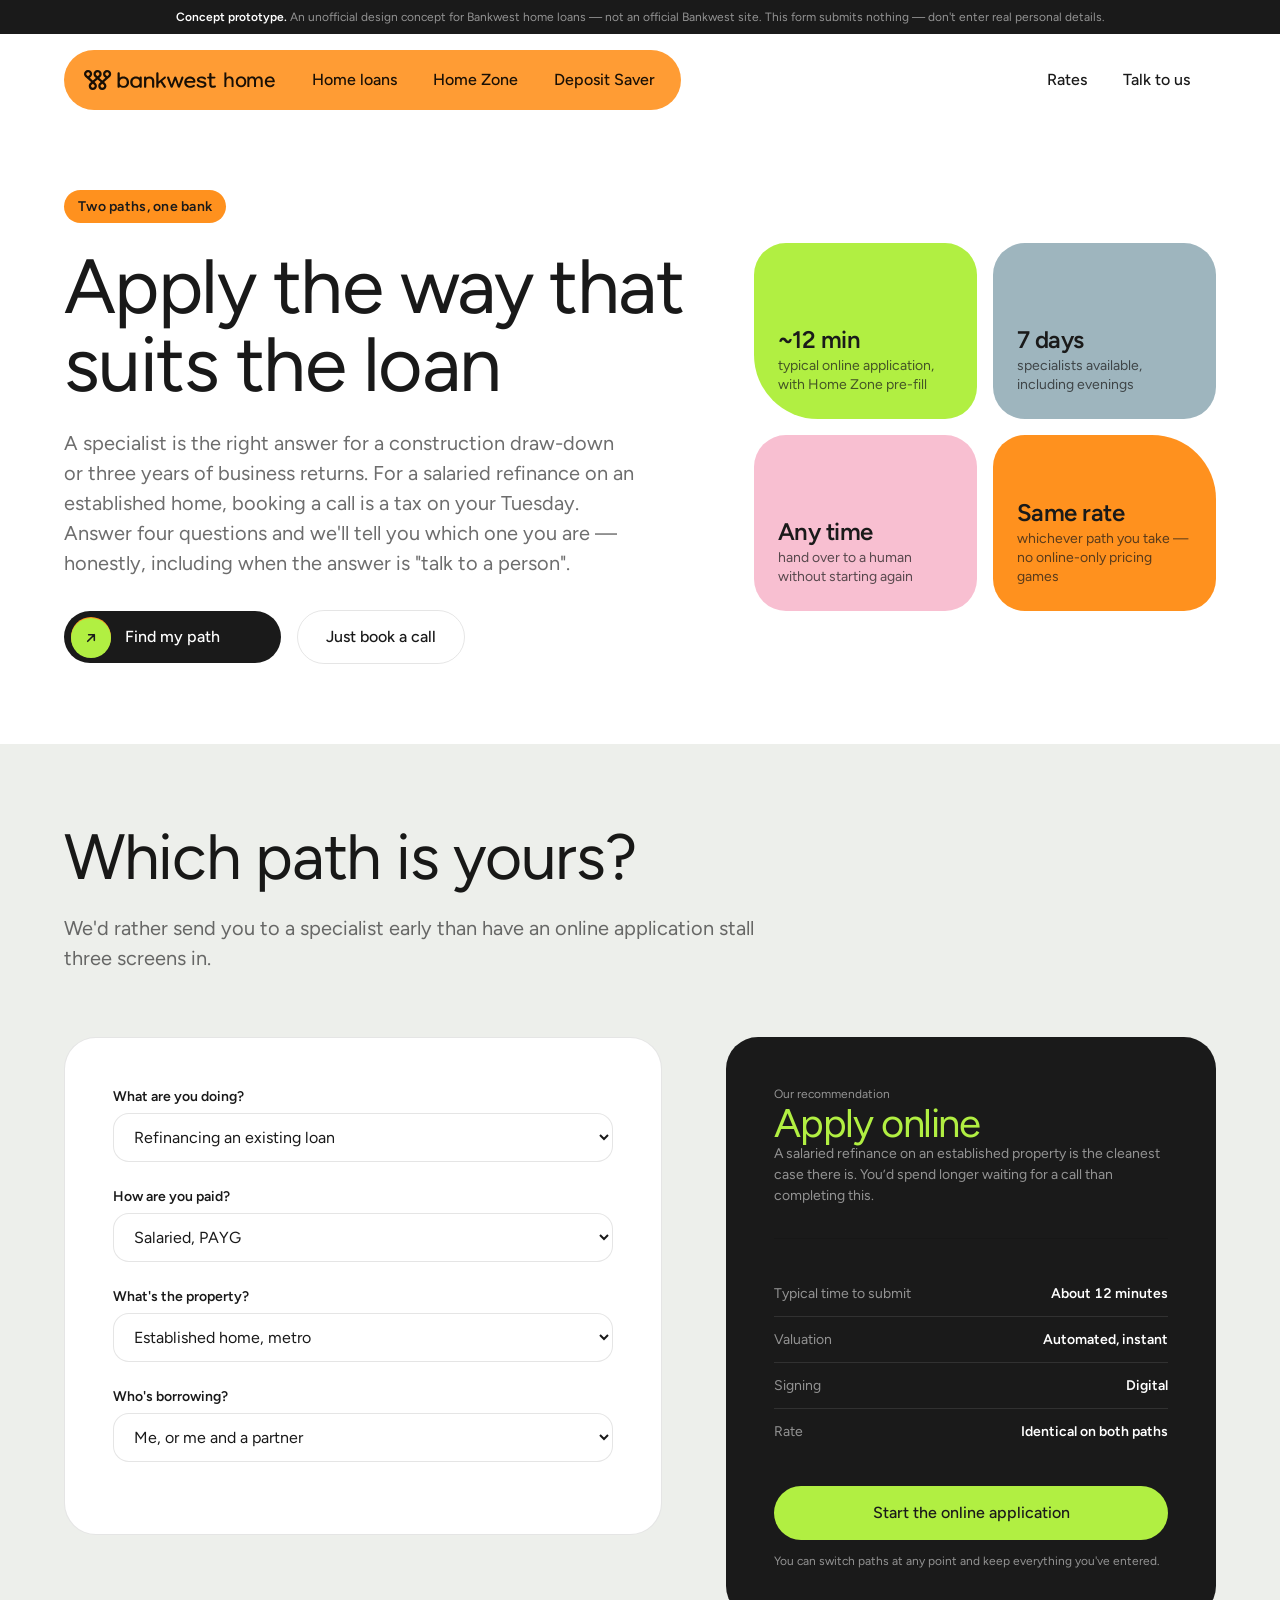
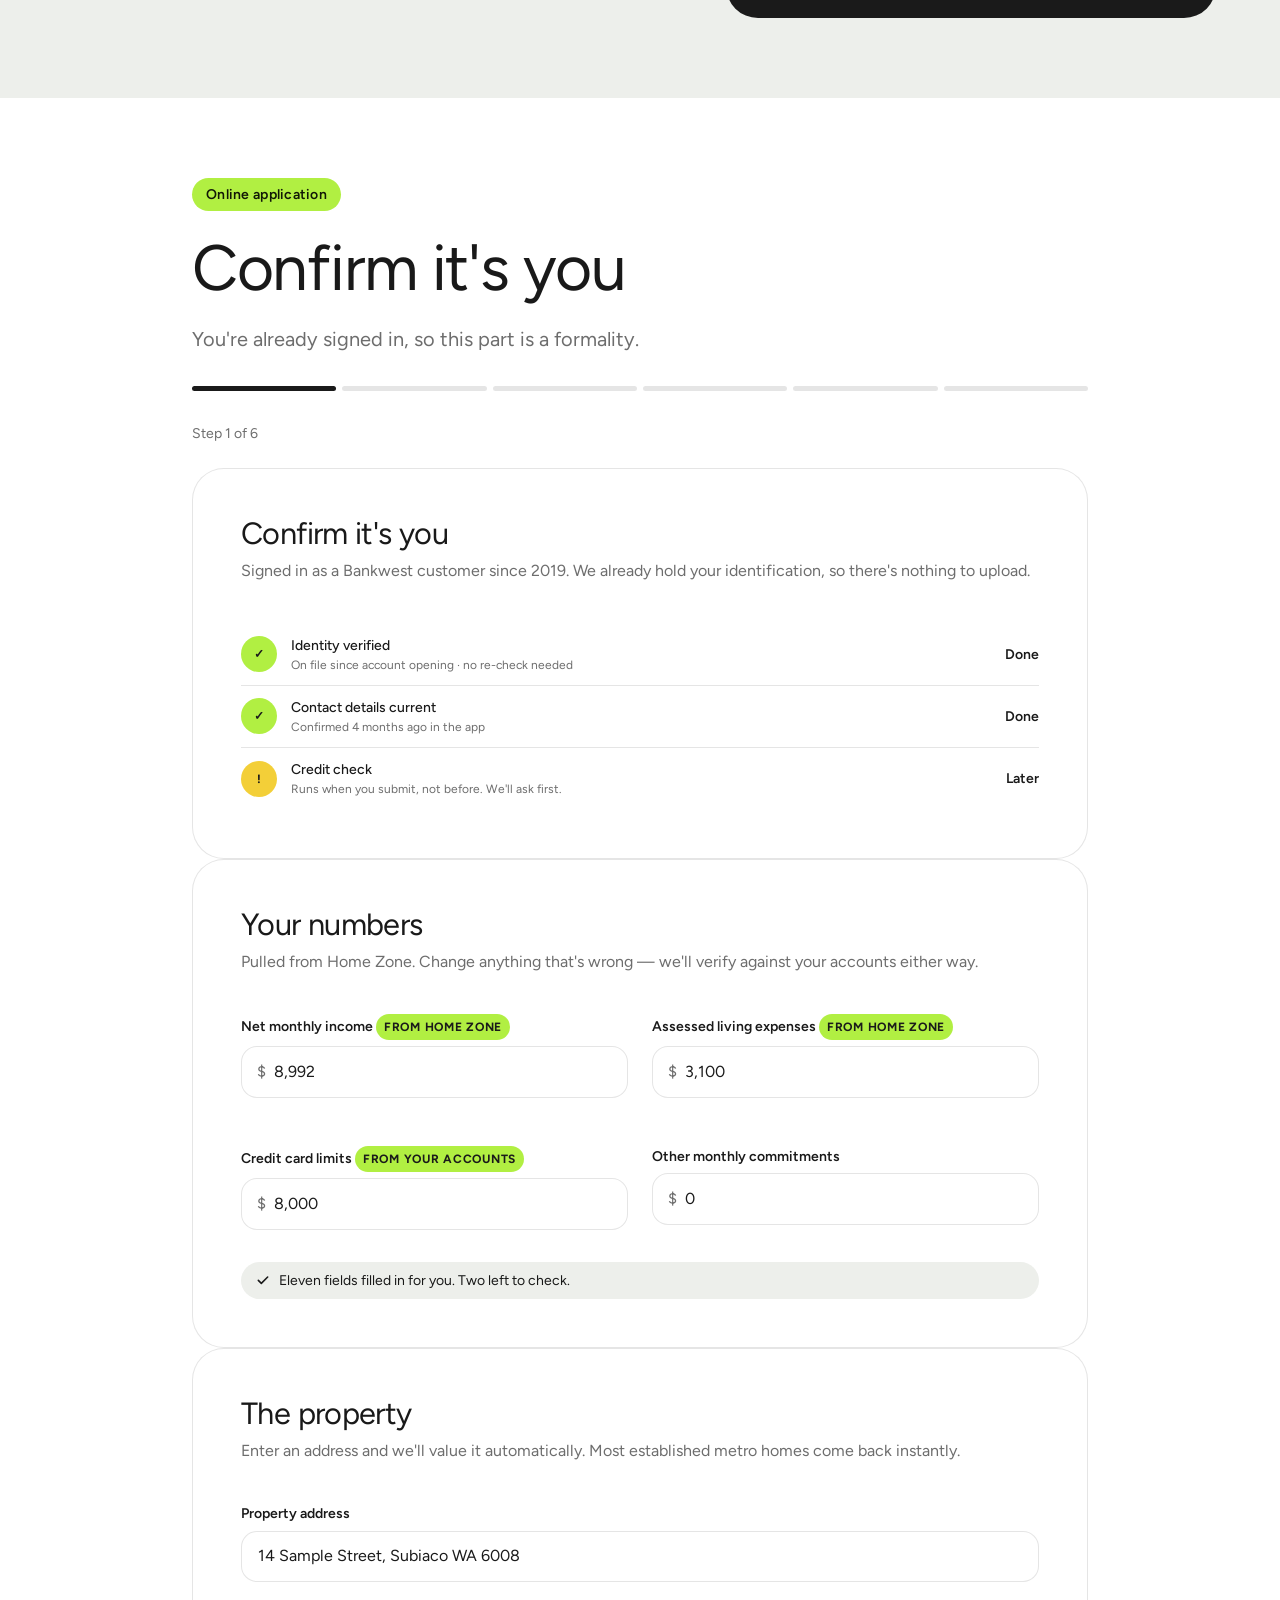
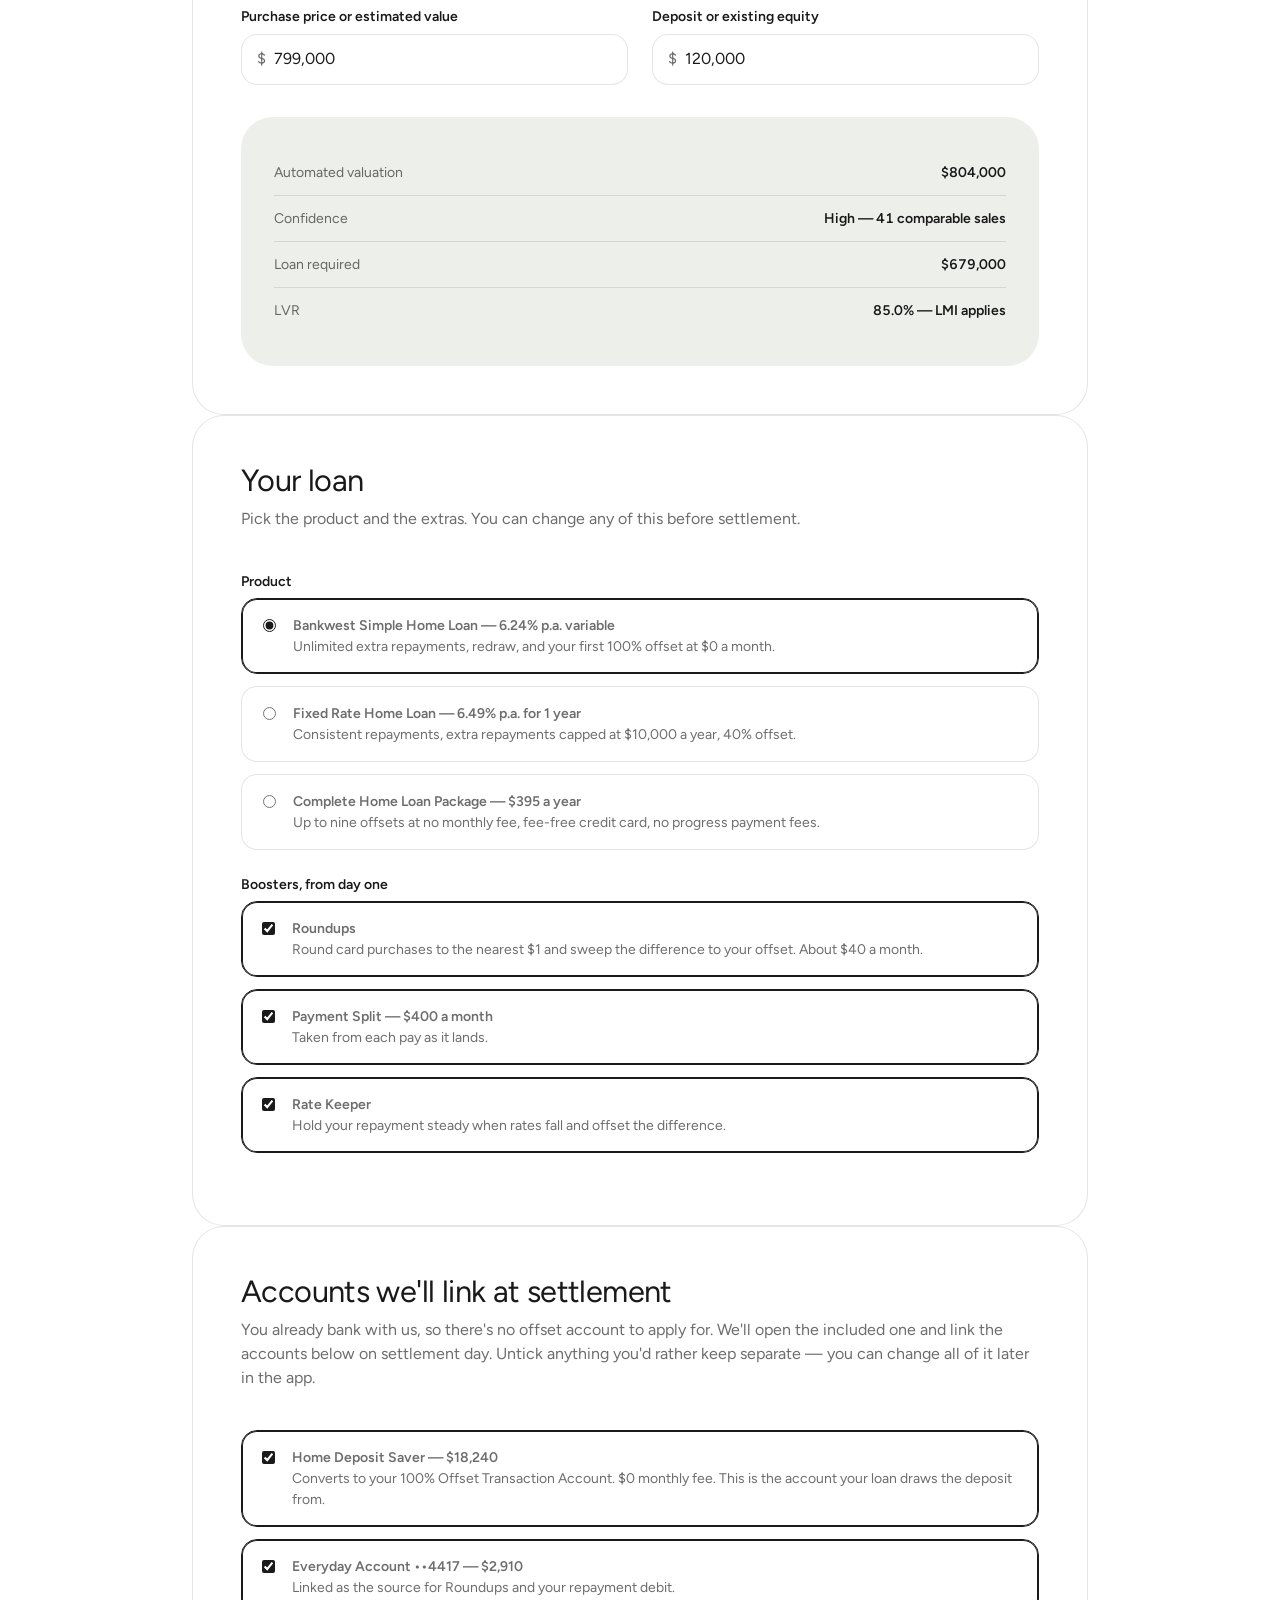
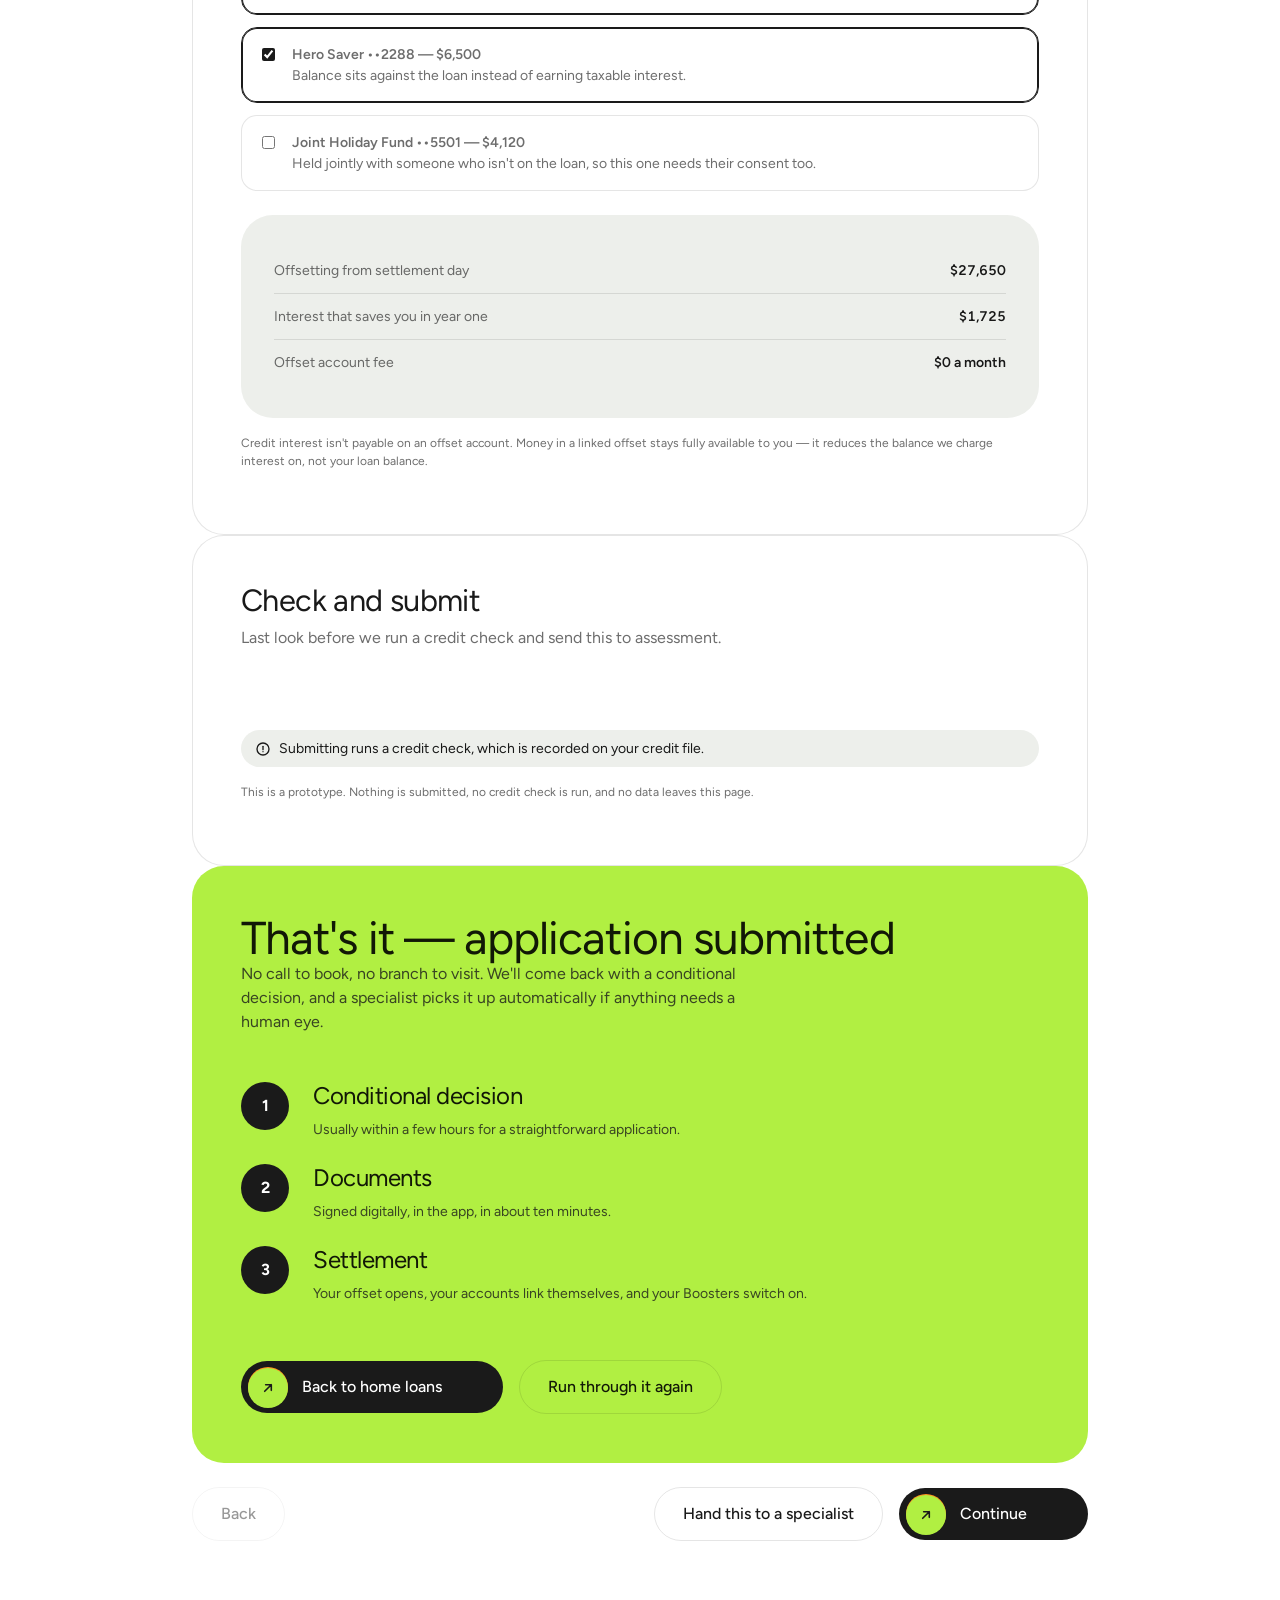
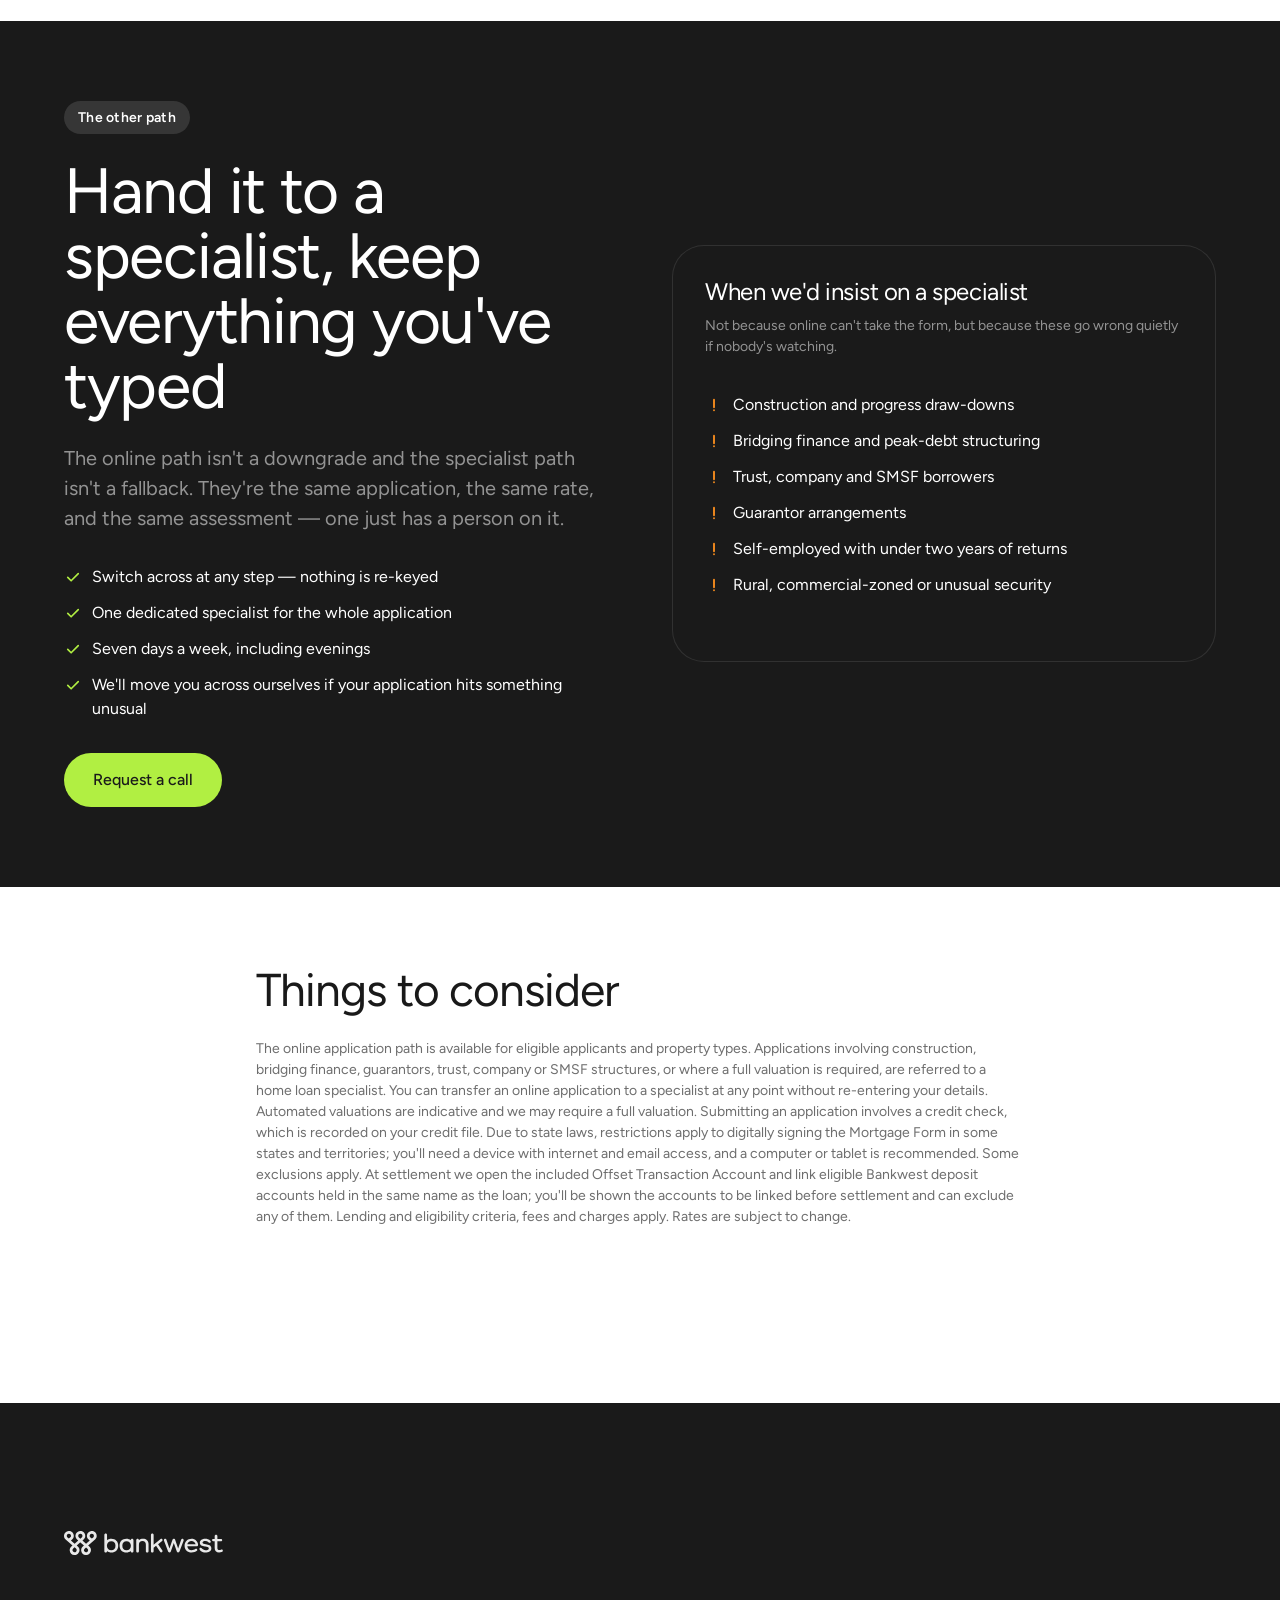
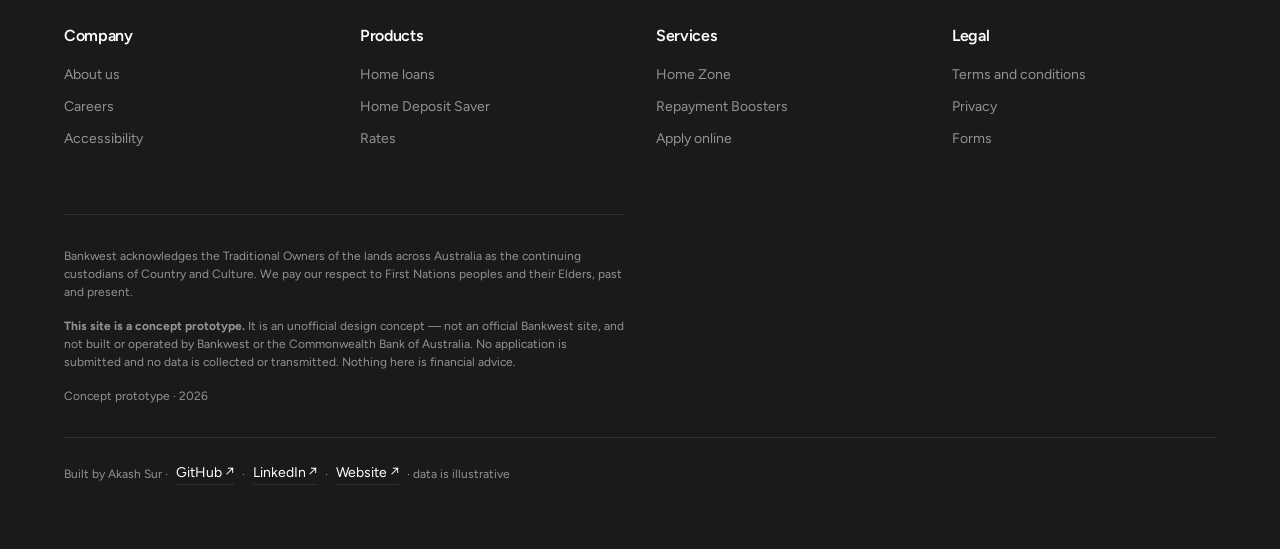
==== commit 9b35ad4a: "Match Bankwest's hero button interaction; fix btn-row stretch" ====
--- a/apply.html
+++ b/apply.html
@@ -59,8 +59,8 @@
       </p>
       <div class="btn-row">
         <a class="btn btn--primary" href="#triage">
-          <span class="btn-dot"><svg width="16" height="16" viewBox="0 0 24 24" fill="none" aria-hidden="true"><path d="M7 17 17 7M9 7h8v8" stroke="currentColor" stroke-width="2.4" stroke-linecap="round" stroke-linejoin="round"/></svg></span>
-          Find my path
+          <span class="btn-dot"><svg width="16" height="16" viewBox="0 0 24 24" fill="none" aria-hidden="true"><path d="M5 12h14M13 6l6 6-6 6" stroke="currentColor" stroke-width="2.4" stroke-linecap="round" stroke-linejoin="round"/></svg></span>
+          <span class="btn__label">Find my path</span>
         </a>
         <a class="btn btn--secondary" href="#specialist">Just book a call</a>
       </div>
@@ -340,7 +340,7 @@
         <div class="step"><div class="step__n" style="background:#1a1a1a;color:#fff"></div><div><h5>Settlement</h5><p class="small mb-0" style="color:#1a1a1acc">Your offset opens, your accounts link themselves, and your Boosters switch on.</p></div></div>
       </div>
       <div class="btn-row" style="margin-top:2rem">
-        <a class="btn btn--primary" href="index.html"><span class="btn-dot"><svg width="16" height="16" viewBox="0 0 24 24" fill="none" aria-hidden="true"><path d="M7 17 17 7M9 7h8v8" stroke="currentColor" stroke-width="2.4" stroke-linecap="round" stroke-linejoin="round"/></svg></span>Back to home loans</a>
+        <a class="btn btn--primary" href="index.html"><span class="btn-dot"><svg width="16" height="16" viewBox="0 0 24 24" fill="none" aria-hidden="true"><path d="M5 12h14M13 6l6 6-6 6" stroke="currentColor" stroke-width="2.4" stroke-linecap="round" stroke-linejoin="round"/></svg></span><span class="btn__label">Back to home loans</span></a>
         <button class="btn btn--secondary" type="button" id="restart">Run through it again</button>
       </div>
     </div>
@@ -350,8 +350,8 @@
       <div class="btn-row">
         <a class="btn btn--secondary" href="#specialist">Hand this to a specialist</a>
         <button class="btn btn--primary" type="button" id="next">
-          <span class="btn-dot"><svg width="16" height="16" viewBox="0 0 24 24" fill="none" aria-hidden="true"><path d="M7 17 17 7M9 7h8v8" stroke="currentColor" stroke-width="2.4" stroke-linecap="round" stroke-linejoin="round"/></svg></span>
-          <span id="next-label">Continue</span>
+          <span class="btn-dot"><svg width="16" height="16" viewBox="0 0 24 24" fill="none" aria-hidden="true"><path d="M5 12h14M13 6l6 6-6 6" stroke="currentColor" stroke-width="2.4" stroke-linecap="round" stroke-linejoin="round"/></svg></span>
+          <span class="btn__label" id="next-label">Continue</span>
         </button>
       </div>
     </div>
--- a/assets/css/style.css
+++ b/assets/css/style.css
@@ -194,16 +194,72 @@
   transition: background-color .18s ease, color .18s ease, border-color .18s ease, transform .18s ease;
   white-space: nowrap;
 }
-.btn:hover { transform: translateY(-1px); }
-.btn:focus-visible { outline: 2px solid var(--brand-primary); outline-offset: 3px; }
-
-.btn--primary { background: var(--surface-inverse-0); color: var(--text-on-inverse); padding-left: .5rem; }
-.btn--primary:hover { background: var(--surface-inverse-1); }
+/* Bankwest's own focus and press treatment: a 2px ring at 2px offset, and a
+   press that drops to the lighter inverse surface. */
+.btn:focus-visible { outline: 2px solid var(--text-primary); outline-offset: 2px; }
+.btn:active { background-color: var(--surface-inverse-1); color: var(--text-on-inverse); }
+
+/* --------------------------------------------------- primary CTA (hero) --
+   The signature Bankwest interaction. At rest it's a black pill with a lime
+   badge on the left holding an arrow rotated to point up-right. On hover an
+   orange panel wipes across the pill from the left, the badge rides its
+   leading edge to the right, flips to black, and the arrow un-rotates to
+   point straight right. 400ms ease-in-out, matching the live site.
+
+   The wipe is a ::before so no extra markup is needed; `isolation: isolate`
+   plus z-index:-1 keeps it above the pill but below the label.            */
+.btn--primary {
+  --badge: 2.5rem;
+  --inset: 6px;
+  position: relative;
+  isolation: isolate;
+  justify-content: center;
+  min-height: calc(var(--badge) + var(--inset) * 2);
+  padding: 0 calc(var(--badge) + 1.25rem);
+  background: var(--surface-inverse-0);
+  color: var(--text-on-inverse);
+  overflow: hidden;
+  transition: color .4s ease-in-out;
+}
+/* Sized off --badge rather than the button box, so it is exactly the badge at
+   rest (and therefore invisible under it) regardless of border or line-height. */
+.btn--primary::before {
+  content: "";
+  position: absolute; z-index: -1;
+  left: var(--inset);
+  top: 50%; margin-top: calc(var(--badge) / -2);
+  width: var(--badge); height: var(--badge);
+  border-radius: var(--r-pill);
+  background: var(--brand-primary);
+  transition: width .4s ease-in-out, height .4s ease-in-out,
+              left .4s ease-in-out, top .4s ease-in-out, margin-top .4s ease-in-out;
+}
 .btn--primary .btn-dot {
-  width: 2.5rem; height: 2.5rem; flex: 0 0 2.5rem; border-radius: var(--r-pill);
+  position: absolute;
+  left: var(--inset); top: var(--inset);
+  width: var(--badge); height: var(--badge); flex: none;
+  border-radius: var(--r-pill);
   background: var(--brand-secondary); color: #1a1a1a;
   display: grid; place-items: center;
-}
+  transition: left .4s ease-in-out, background-color .4s ease-in-out, color .4s ease-in-out;
+}
+.btn--primary .btn-dot svg { transform: rotate(-45deg); transition: transform .4s ease-in-out; }
+.btn--primary .btn__label { position: relative; }
+
+.btn--primary:hover, .btn--primary:focus-visible { color: var(--text-primary); background: var(--surface-inverse-0); }
+/* Expands over the whole pill including the 1px transparent border, so the
+   hover state is orange edge to edge the way the live button is. */
+.btn--primary:hover::before, .btn--primary:focus-visible::before {
+  left: -1px; top: -1px; margin-top: 0;
+  width: calc(100% + 2px); height: calc(100% + 2px);
+}
+.btn--primary:hover .btn-dot, .btn--primary:focus-visible .btn-dot {
+  left: calc(100% - var(--badge) - var(--inset));
+  background: var(--surface-inverse-0); color: var(--text-on-inverse);
+}
+.btn--primary:hover .btn-dot svg, .btn--primary:focus-visible .btn-dot svg { transform: rotate(0deg); }
+.btn--primary:active { background: var(--surface-inverse-0); color: var(--text-primary); }
+.btn--primary.btn--sm { --badge: 1.75rem; --inset: 5px; padding: 0 calc(var(--badge) + 1rem); font-size: var(--t-small); }
 .btn--secondary { border-color: var(--divider); color: var(--text-primary); }
 .btn--secondary:hover { background: var(--surface-hover); }
 .btn--lime { background: var(--brand-secondary); color: #1a1a1a; }
@@ -216,7 +272,9 @@
 .btn--block { display: flex; justify-content: center; width: 100%; }
 .btn[disabled], .btn[aria-disabled="true"] { opacity: .45; pointer-events: none; }
 
-.btn-row { display: flex; flex-wrap: wrap; gap: var(--s-small); }
+/* Without this, flex stretches every button to the tallest in the row, which
+   makes the primary's orange fill taller than the badge meant to hide it. */
+.btn-row { display: flex; flex-wrap: wrap; align-items: center; gap: var(--s-small); }
 
 .link-arrow {
   display: inline-flex; align-items: center; gap: .4rem;
@@ -253,12 +311,13 @@
   --brand-h: 20px;
   display: flex; align-items: center; gap: calc(var(--brand-h) * .30);
   text-decoration: none; margin-right: var(--s-small);
+  flex: 0 0 auto;            /* never let the lockup be squeezed */
 }
 .brand img { height: var(--brand-h); width: auto; flex: 0 0 auto; }
 .brand-word {
   font-size: calc(var(--brand-h) * 1.04);
   font-weight: 500; letter-spacing: -0.02em; line-height: 1;
-  color: var(--text-primary);
+  color: var(--text-primary); white-space: nowrap;
 }
 
 .nav-link {
@@ -299,11 +358,18 @@
 }
 @media (max-width: 720px) {
   .nav-secondary .nav-link { display: none; }
-  .brand { --brand-h: 16px; }
+  .brand { --brand-h: 16px; margin-right: 0; }
   .nav-pill { padding: .5rem .5rem .5rem 1rem; }
   .nav-shell { gap: var(--s-tiny); }
   .nav-login { padding: .5rem 1rem; font-size: var(--t-small); }
   .nav-icon-btn { width: 2.5rem; height: 2.5rem; }
+}
+/* The lockup is wider than the old wordmark, so drop the decorative search
+   button before the brand starts colliding with the menu. */
+@media (max-width: 560px) {
+  .nav-secondary .nav-icon-btn { display: none; }
+  .brand { --brand-h: 15px; }
+  .nav-pill { padding: .5rem .5rem .5rem .75rem; }
 }
 
 .mobile-nav { display: none; padding: var(--s-small) 0; }
@@ -507,6 +573,77 @@
 .progress-track { display: flex; gap: .375rem; margin-bottom: var(--s-big); }
 .progress-track span { height: .3rem; flex: 1; border-radius: var(--r-pill); background: var(--divider); }
 .progress-track span[data-done="true"] { background: var(--surface-inverse-0); }
+
+/* ------------------------------------------------------ cost-of-a-home  */
+
+.scene-card {
+  background: var(--surface-1);
+  border-radius: var(--r-normal);
+  padding: var(--s-big) var(--s-big) var(--s-huge);
+  overflow: hidden;
+}
+@media (max-width: 640px) { .scene-card { padding: var(--s-small) var(--s-small) var(--s-big); } }
+
+/* The scene is inherently wide. Below the breakpoint it keeps a legible
+   minimum width and pans inside its own scroller instead of shrinking to
+   an unreadable strip. */
+.scene-figure { overflow-x: auto; overflow-y: hidden; scrollbar-width: none; }
+.scene-figure::-webkit-scrollbar { display: none; }
+#cost-scene { width: 100%; height: auto; display: block; }
+@media (max-width: 720px) { #cost-scene { min-width: 640px; } }
+
+/* Every scene part carries its own price threshold and animates in on its
+   own, so the block assembles piece by piece rather than hard-swapping. */
+#cost-scene .sc {
+  opacity: 0;
+  transform: translateY(14px) scale(.92);
+  transform-box: fill-box;
+  transform-origin: center bottom;
+  transition: opacity .34s ease, transform .46s cubic-bezier(.2, .8, .2, 1);
+}
+#cost-scene .sc.on { opacity: 1; transform: none; }
+
+.scene-control { margin-top: var(--s-normal); }
+
+.scene-track { position: relative; padding-top: .25rem; }
+.scene-track .range { position: relative; z-index: 2; margin: 0; }
+
+.scene-ticks { position: absolute; inset: .55rem .75rem auto; height: 6px; pointer-events: none; z-index: 1; }
+.scene-ticks span {
+  position: absolute; top: 0; width: 2px; height: 6px;
+  border-radius: 1px; background: #1a1a1a; opacity: .28;
+  transform: translateX(-50%);
+}
+.scene-ticks span[data-reached="true"] { background: var(--surface-inverse-0); opacity: .75; }
+
+.scene-bubble {
+  position: relative;
+  left: clamp(3.5rem, calc(var(--p, .21) * (100% - 1.5rem) + .75rem), calc(100% - 3.5rem));
+  transform: translateX(-50%);
+  display: inline-flex; flex-direction: column; align-items: center; gap: .1rem;
+  background: var(--surface-inverse-0); color: var(--text-on-inverse);
+  padding: .5rem 1rem .625rem; border-radius: var(--r-tiny);
+  white-space: nowrap; margin-bottom: .625rem;
+  transition: left .12s linear;
+}
+.scene-bubble::after {
+  content: ""; position: absolute; top: 100%; left: 50%; transform: translateX(-50%);
+  border: 7px solid transparent; border-top-color: var(--surface-inverse-0);
+}
+.scene-bubble__label { font-size: var(--t-tiny); color: var(--text-on-inverse-secondary); }
+.scene-bubble strong { font-size: var(--t-big); font-weight: 600; letter-spacing: -0.02em; }
+
+.scene-caption {
+  margin: var(--s-normal) 0 0;
+  font-size: var(--t-small); color: var(--text-secondary);
+  min-height: 2.75em;
+}
+.scene-caption strong { color: var(--text-primary); font-weight: 600; }
+
+@media (prefers-reduced-motion: reduce) {
+  #cost-scene .sc { transition: none; }
+  .scene-bubble { transition: none; }
+}
 
 /* ---------------------------------------------------------------- chart  */
 
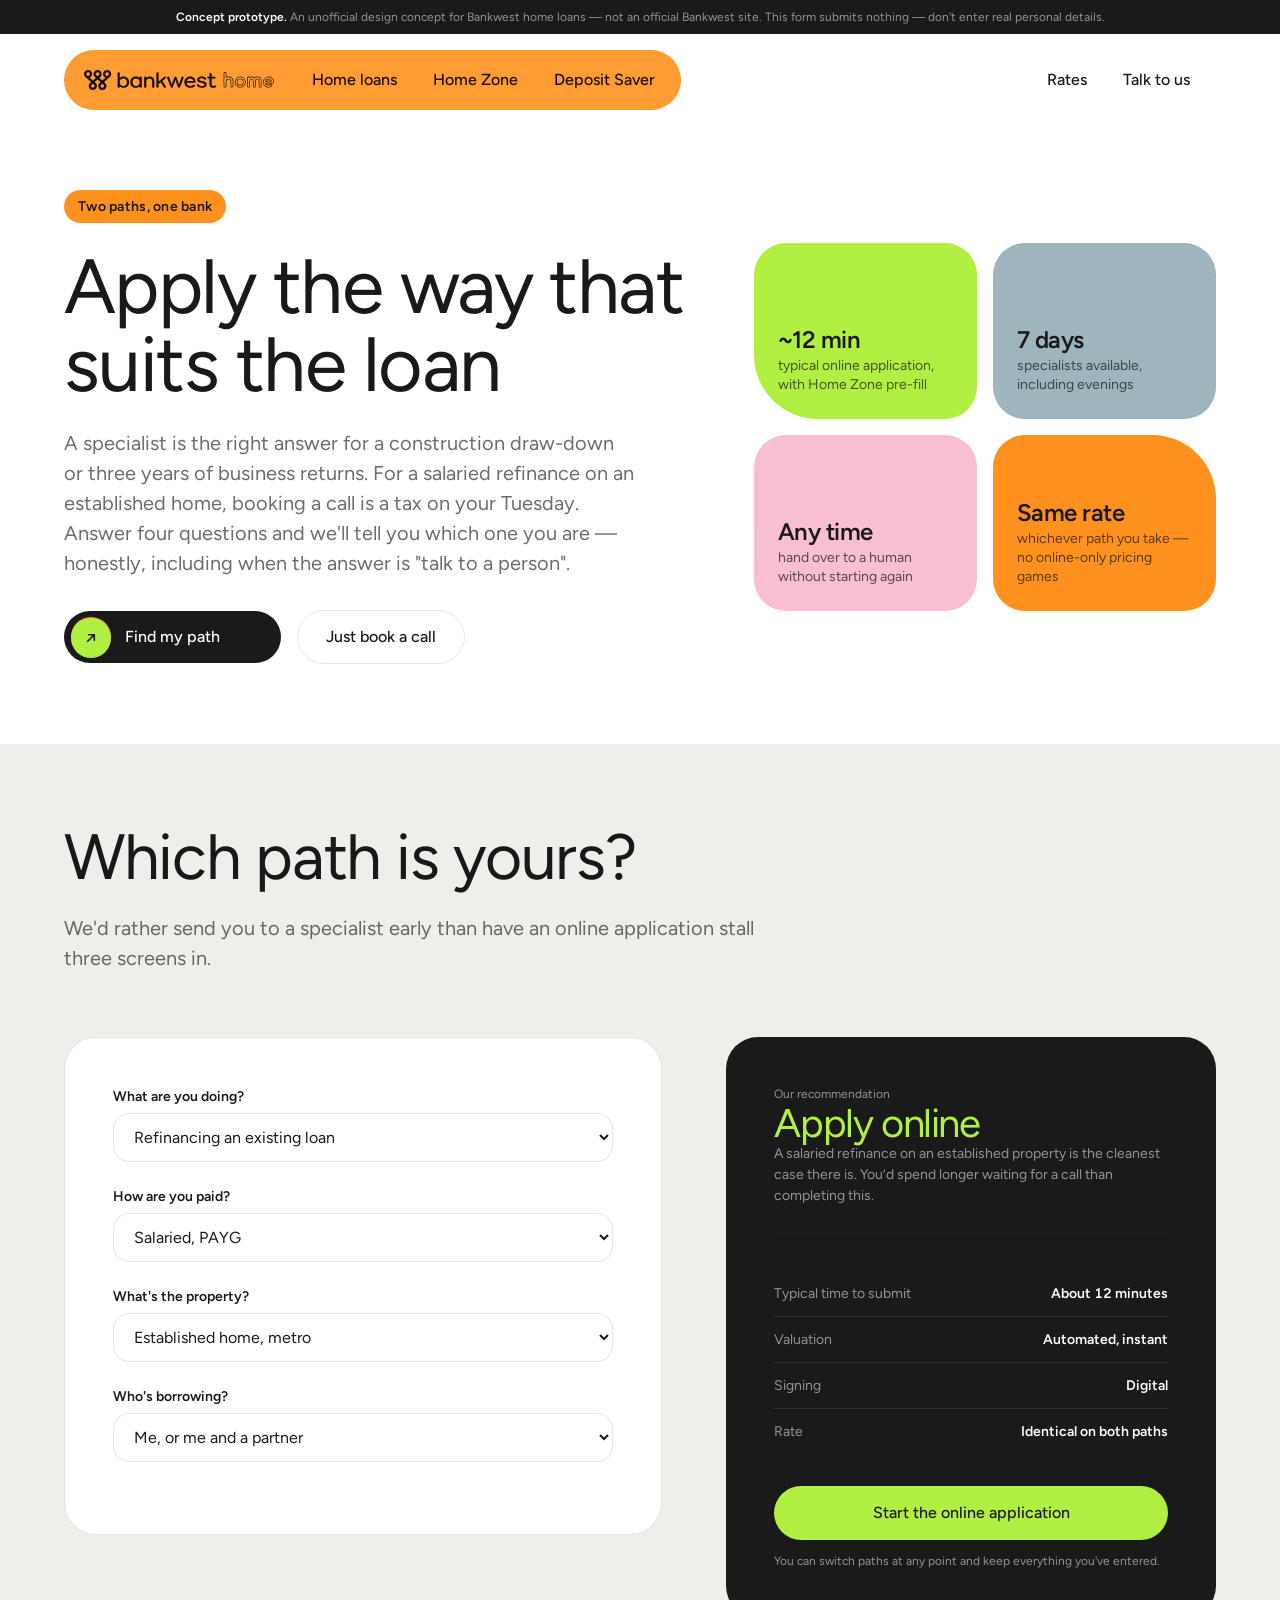
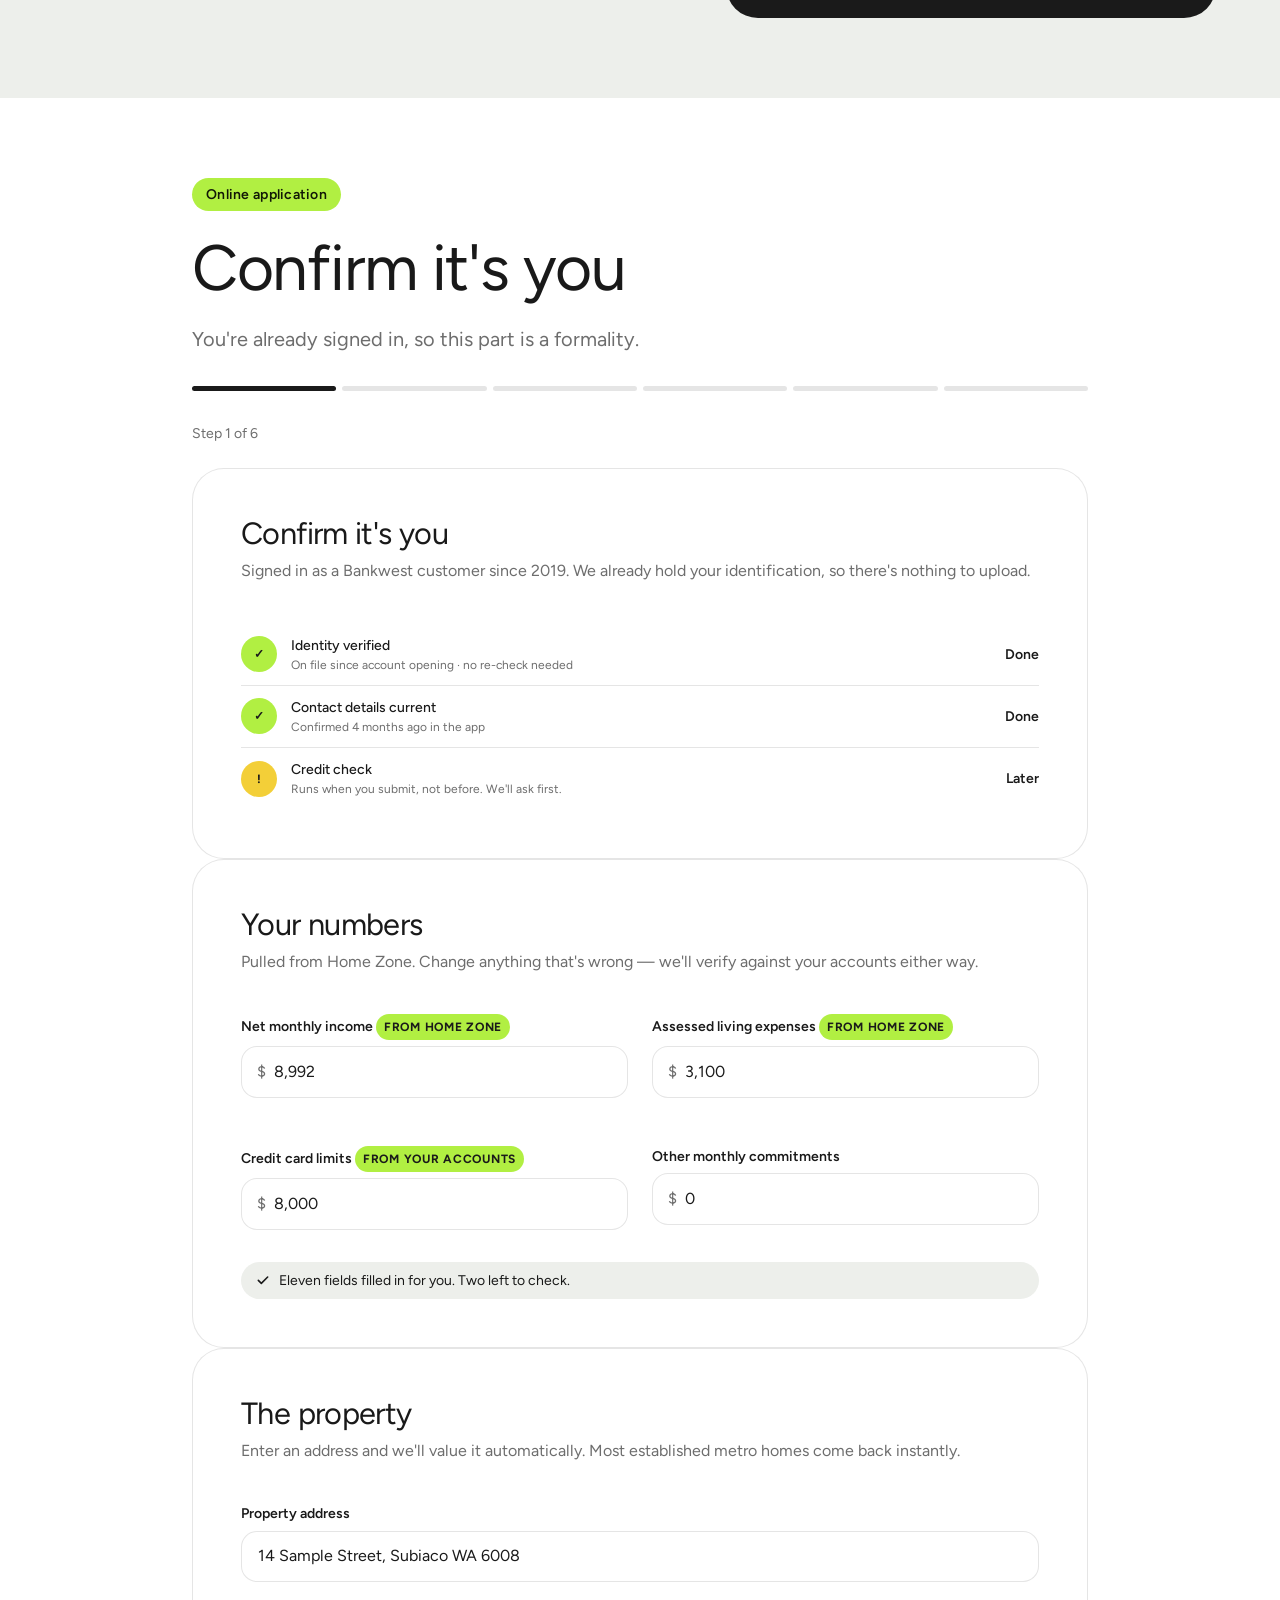
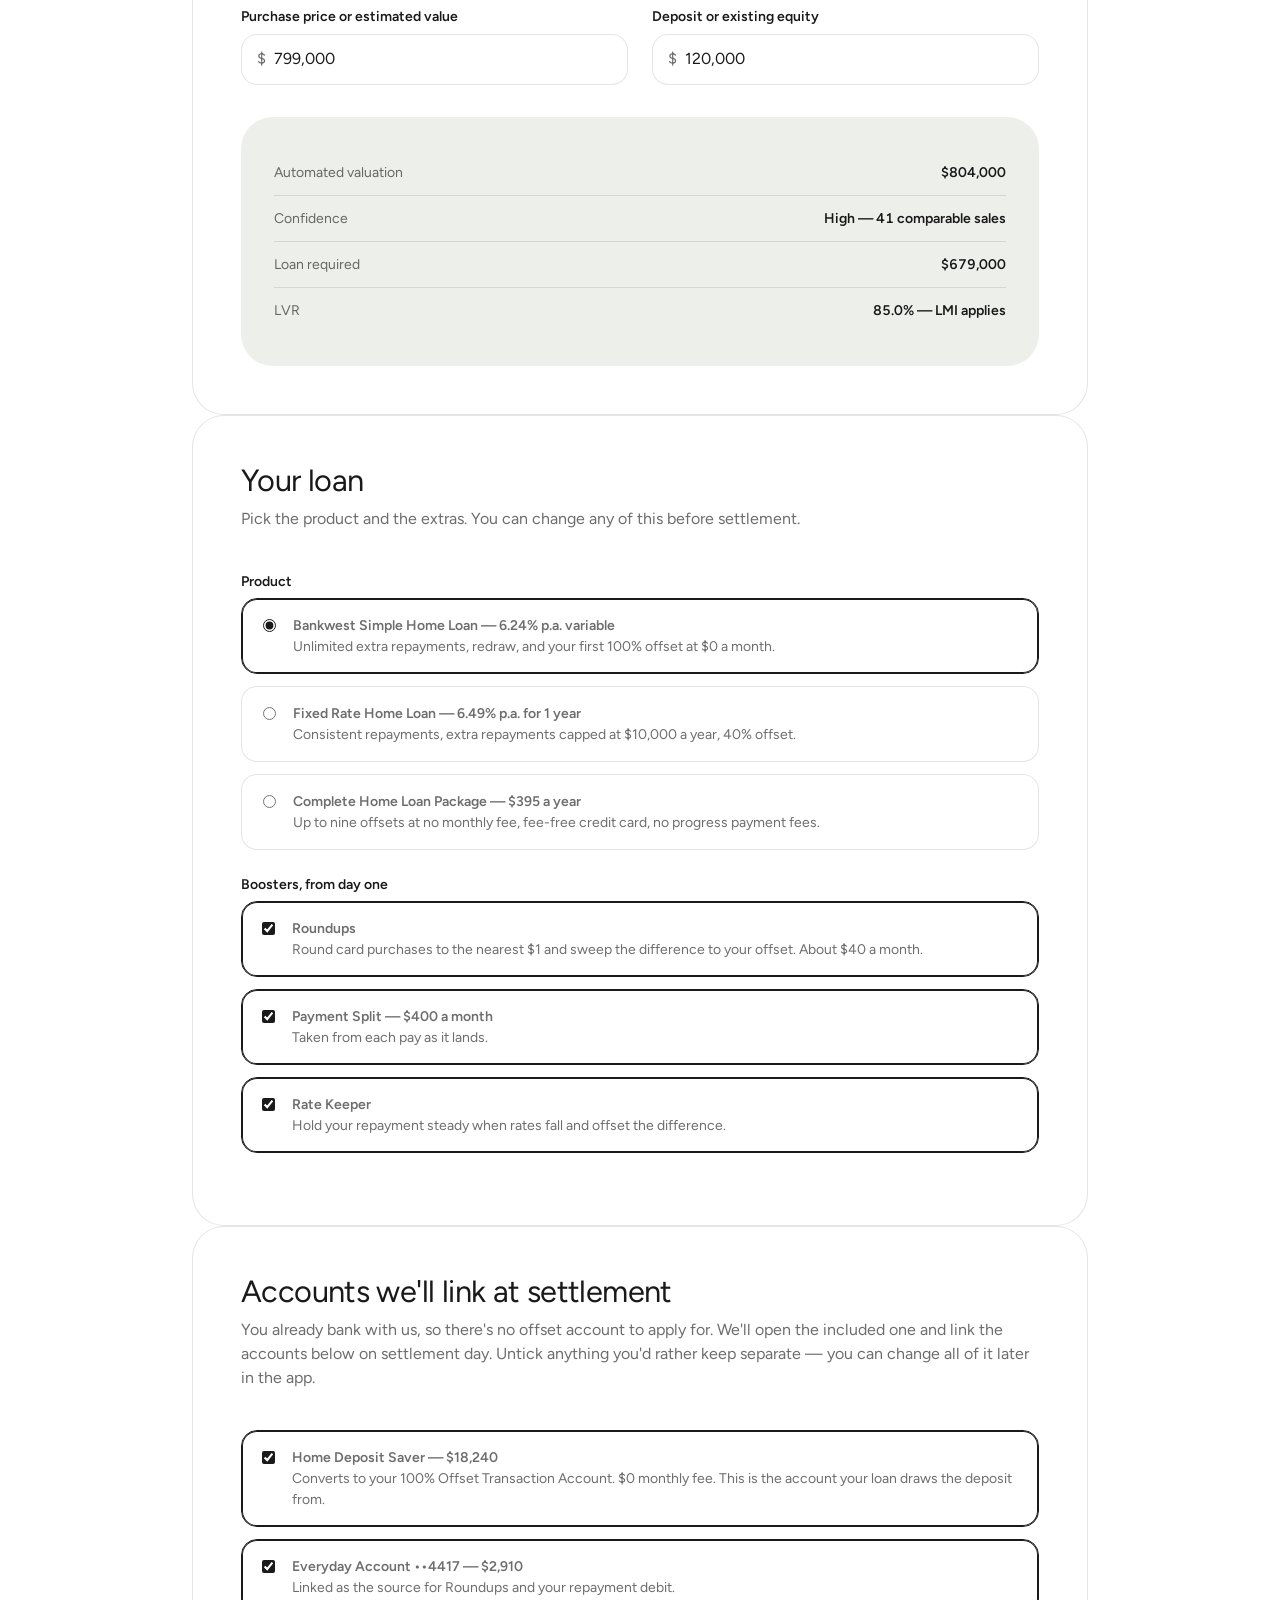
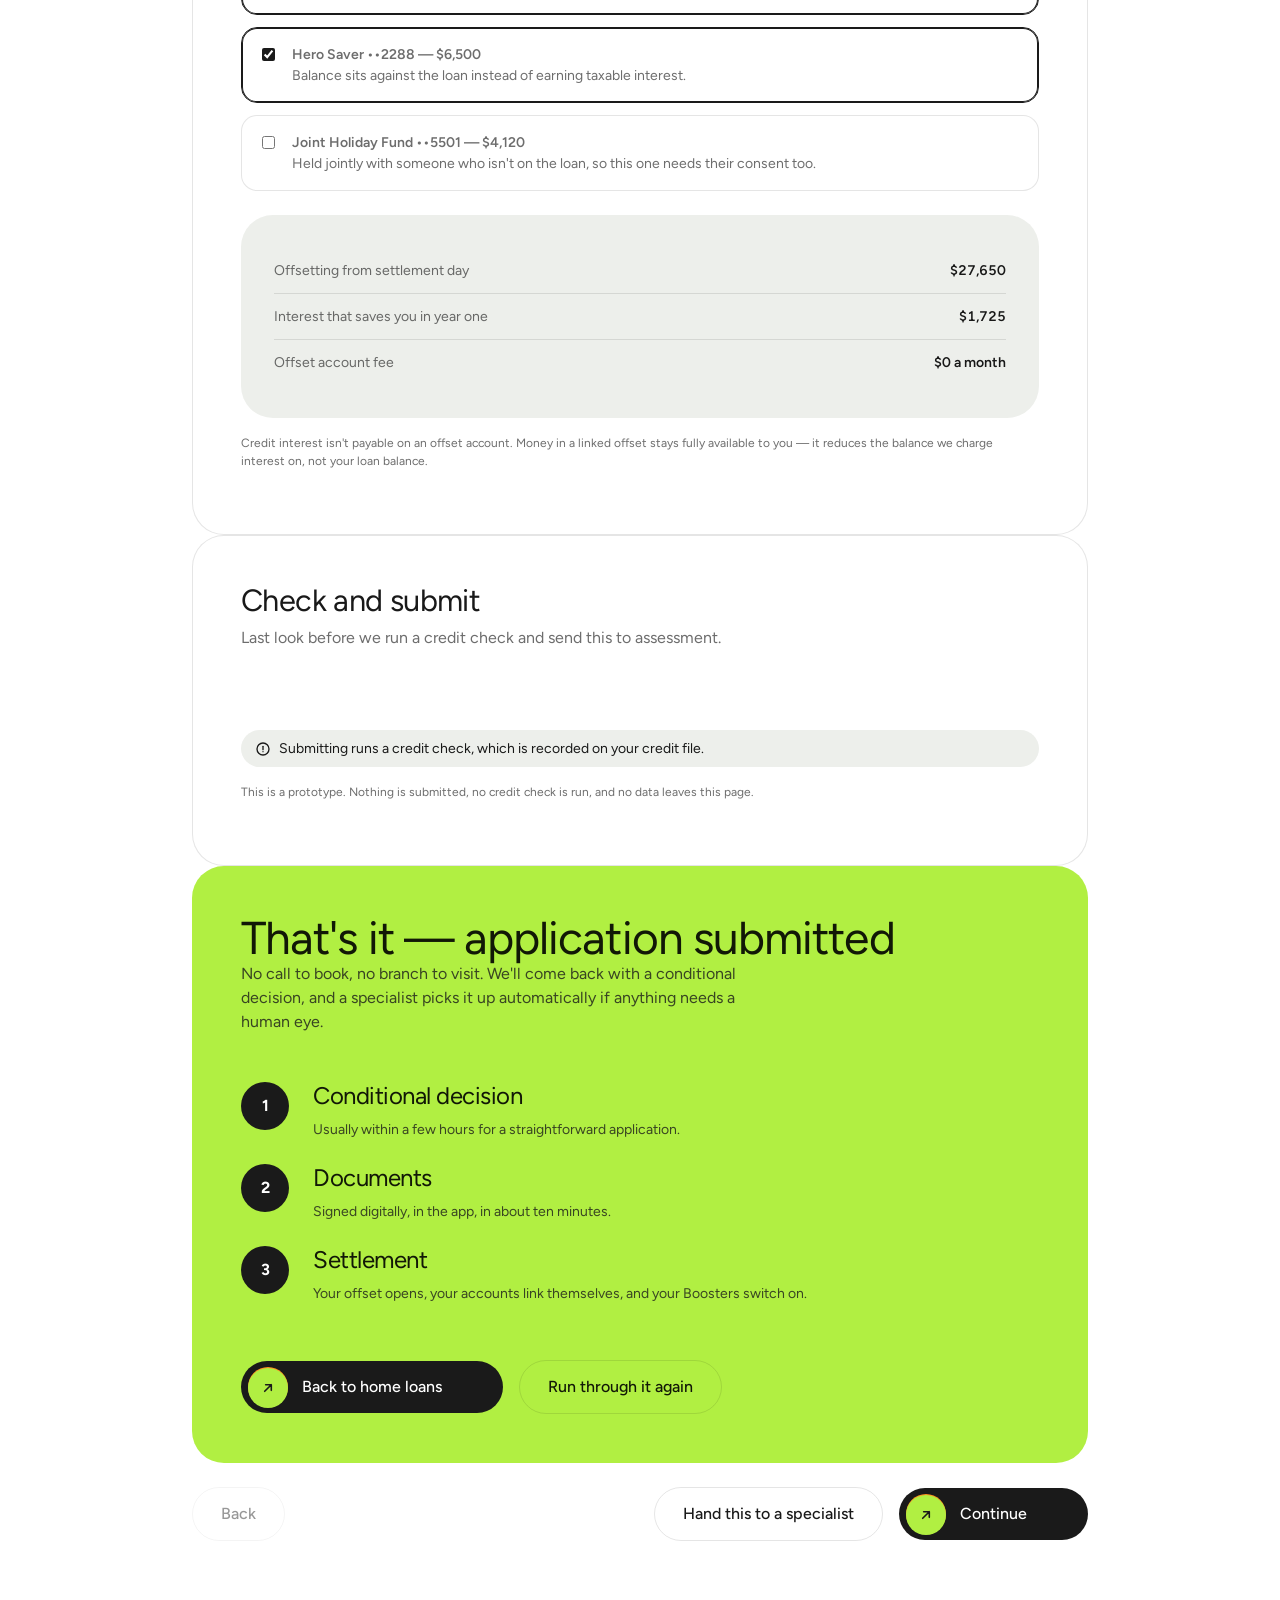
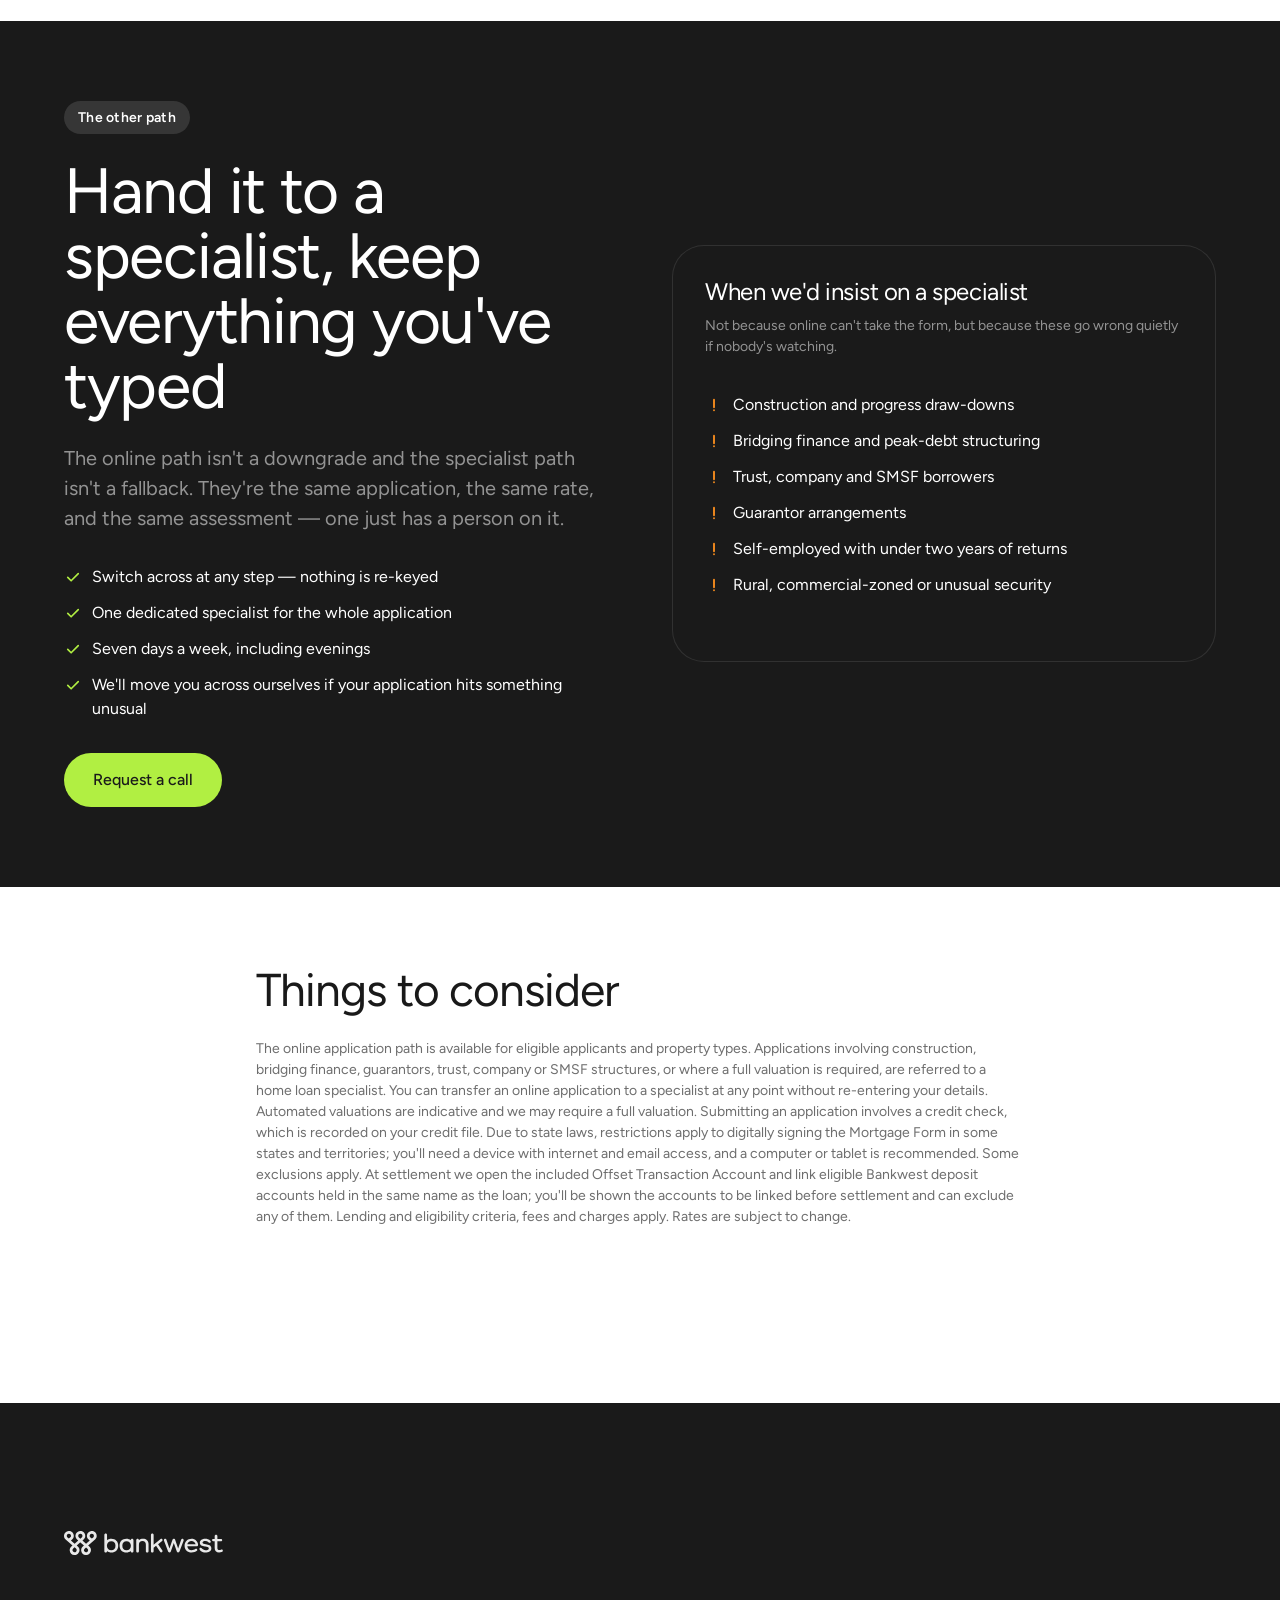
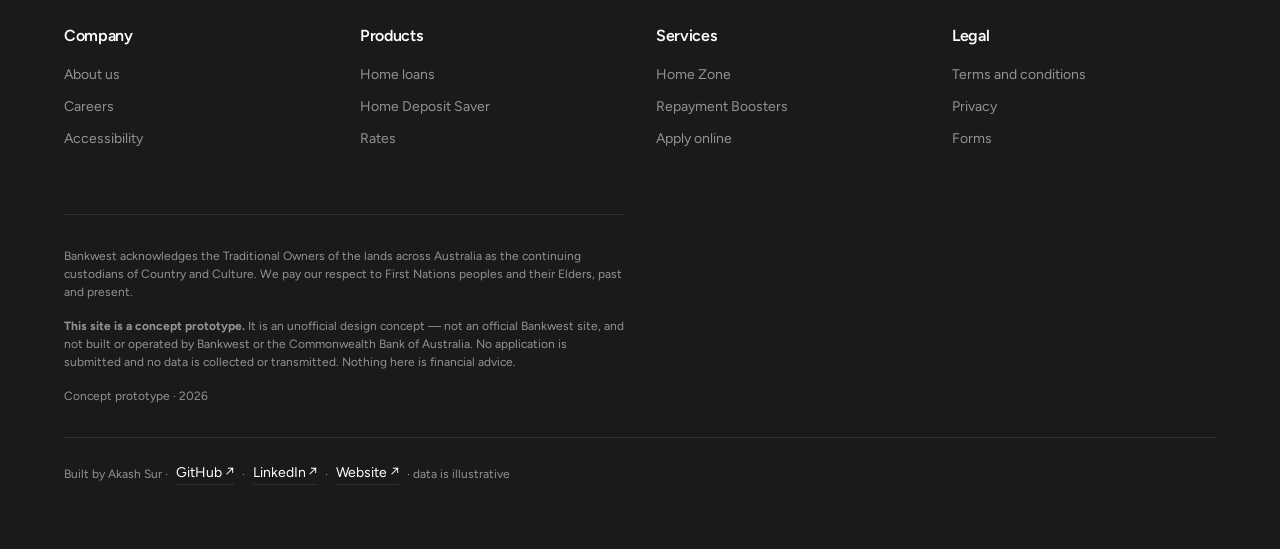
==== commit 6ba4098e: "Use supplied outlined lockup as the header logo" ====
--- a/apply.html
+++ b/apply.html
@@ -21,8 +21,7 @@
   <div class="wrap nav-shell">
     <nav class="nav-pill nav-pill--desktop-links" aria-label="Primary">
       <a class="brand" href="index.html">
-        <img src="assets/img/bankwest-logo.svg" alt="Bankwest" width="133" height="20">
-        <span class="brand-word">home</span>
+        <img src="assets/img/bankwest-home-lockup.svg" alt="Bankwest home" width="759" height="80">
       </a>
       <a class="nav-link" href="index.html">Home loans</a>
       <a class="nav-link" href="home-zone.html">Home Zone</a>
--- a/assets/css/style.css
+++ b/assets/css/style.css
@@ -302,23 +302,17 @@
 }
 .nav-pill--plain { background: var(--surface-glass); }
 
-/* Brand lockup: the official Bankwest logo with "home" set alongside it.
-   The logo is 133x20, so the wordmark's x-height is 11 units. Figtree needs
-   ~1.04x the logo height to land on the same x-height, and 500 matches the
-   wordmark's stroke weight. Both are expressed against --brand-h so the
-   lockup scales as one piece. */
+/* Brand lockup: bankwest-home-lockup.svg — the supplied outlined artwork with
+   its backdrop removed and cropped to the artwork, so it sits directly on the
+   pill's own orange and scales purely by height. Aspect is 759:80 (~9.49:1),
+   so --brand-h is the only knob. */
 .brand {
   --brand-h: 20px;
-  display: flex; align-items: center; gap: calc(var(--brand-h) * .30);
+  display: flex; align-items: center;
   text-decoration: none; margin-right: var(--s-small);
   flex: 0 0 auto;            /* never let the lockup be squeezed */
 }
 .brand img { height: var(--brand-h); width: auto; flex: 0 0 auto; }
-.brand-word {
-  font-size: calc(var(--brand-h) * 1.04);
-  font-weight: 500; letter-spacing: -0.02em; line-height: 1;
-  color: var(--text-primary); white-space: nowrap;
-}
 
 .nav-link {
   display: inline-flex; align-items: center; gap: .3rem;
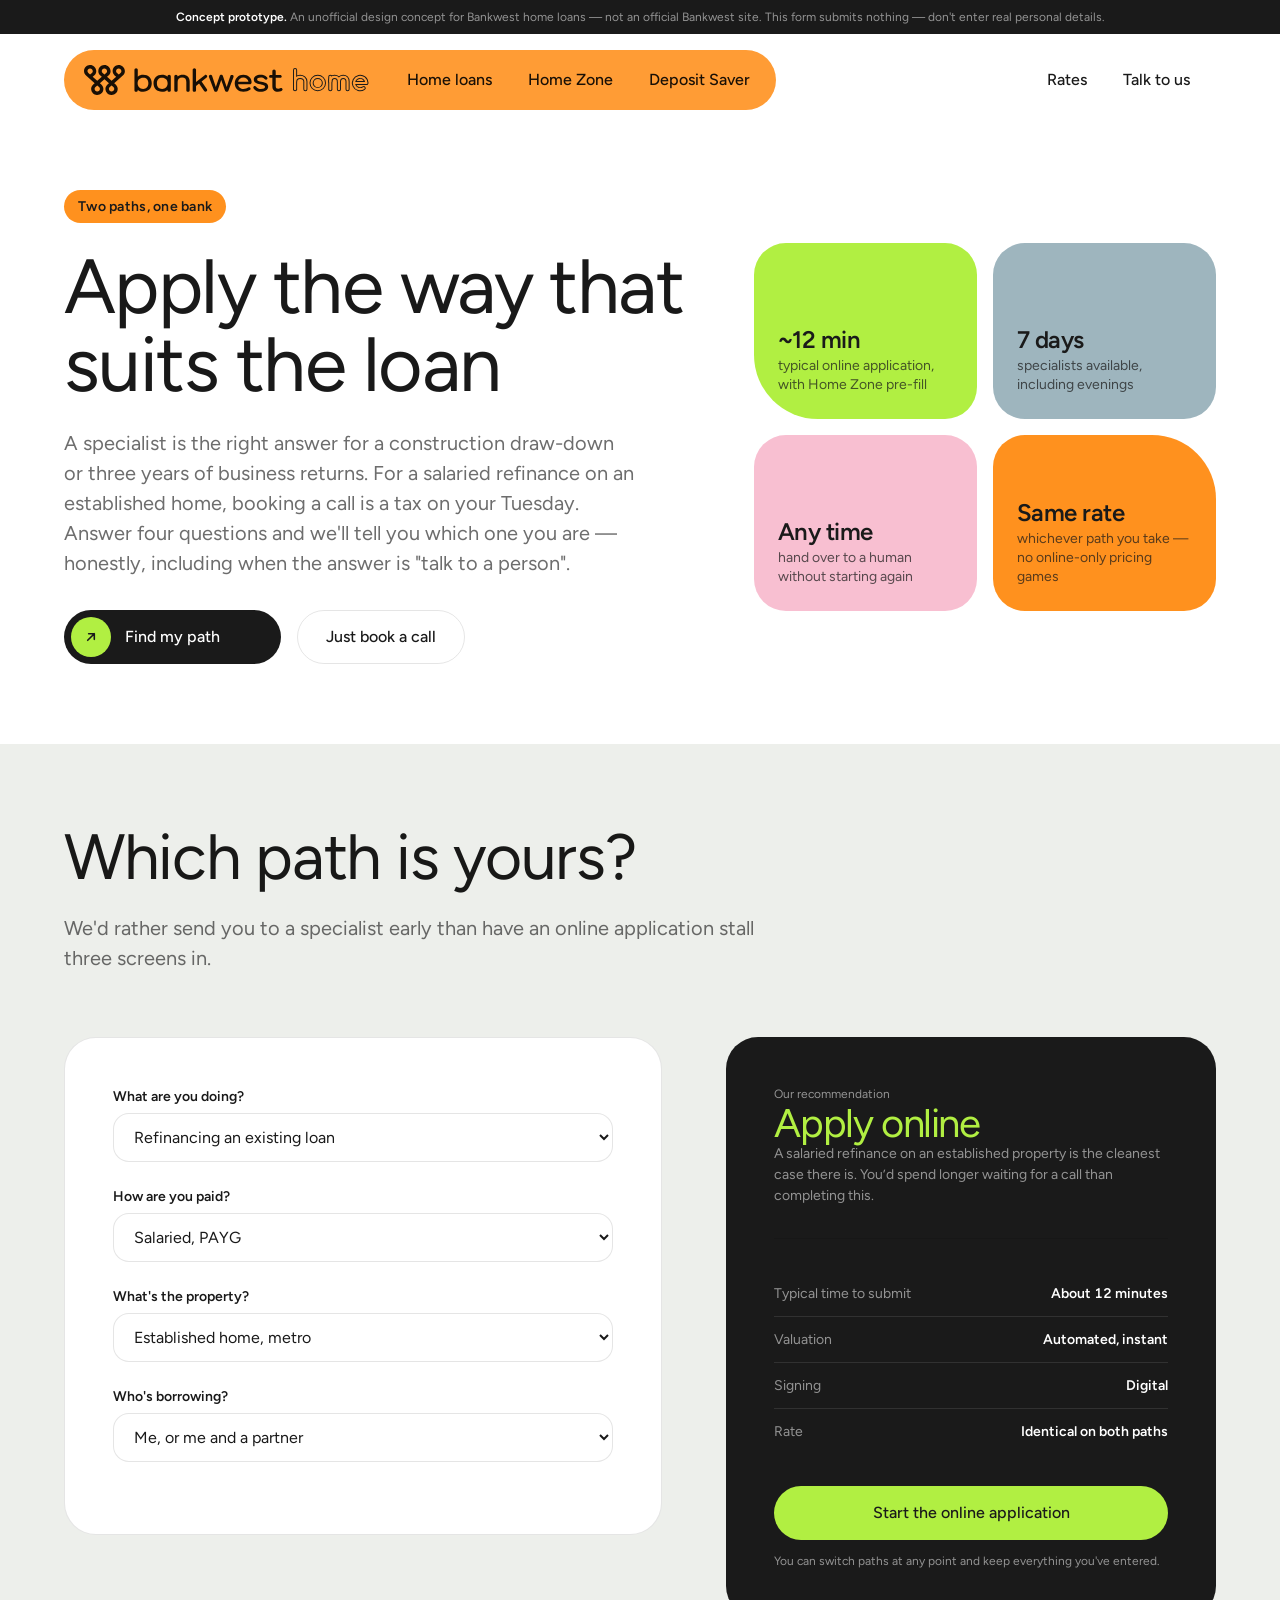
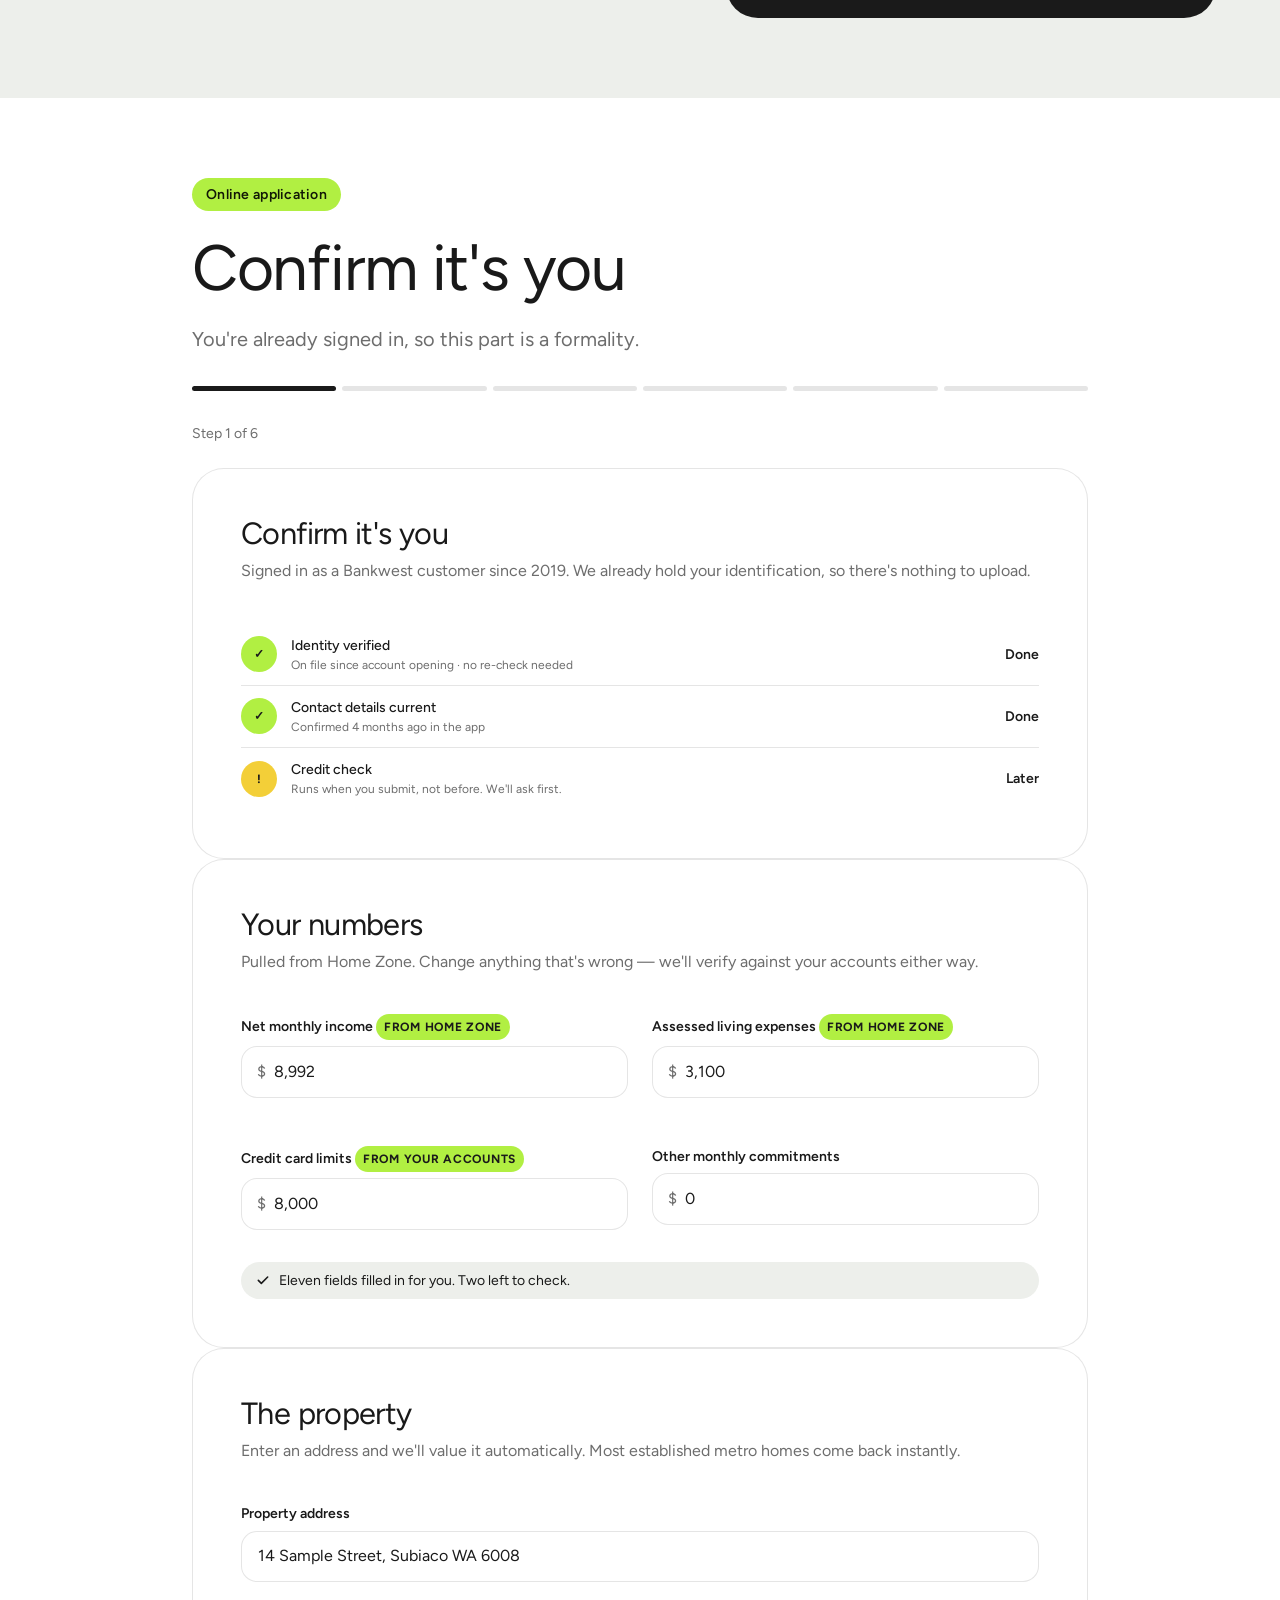
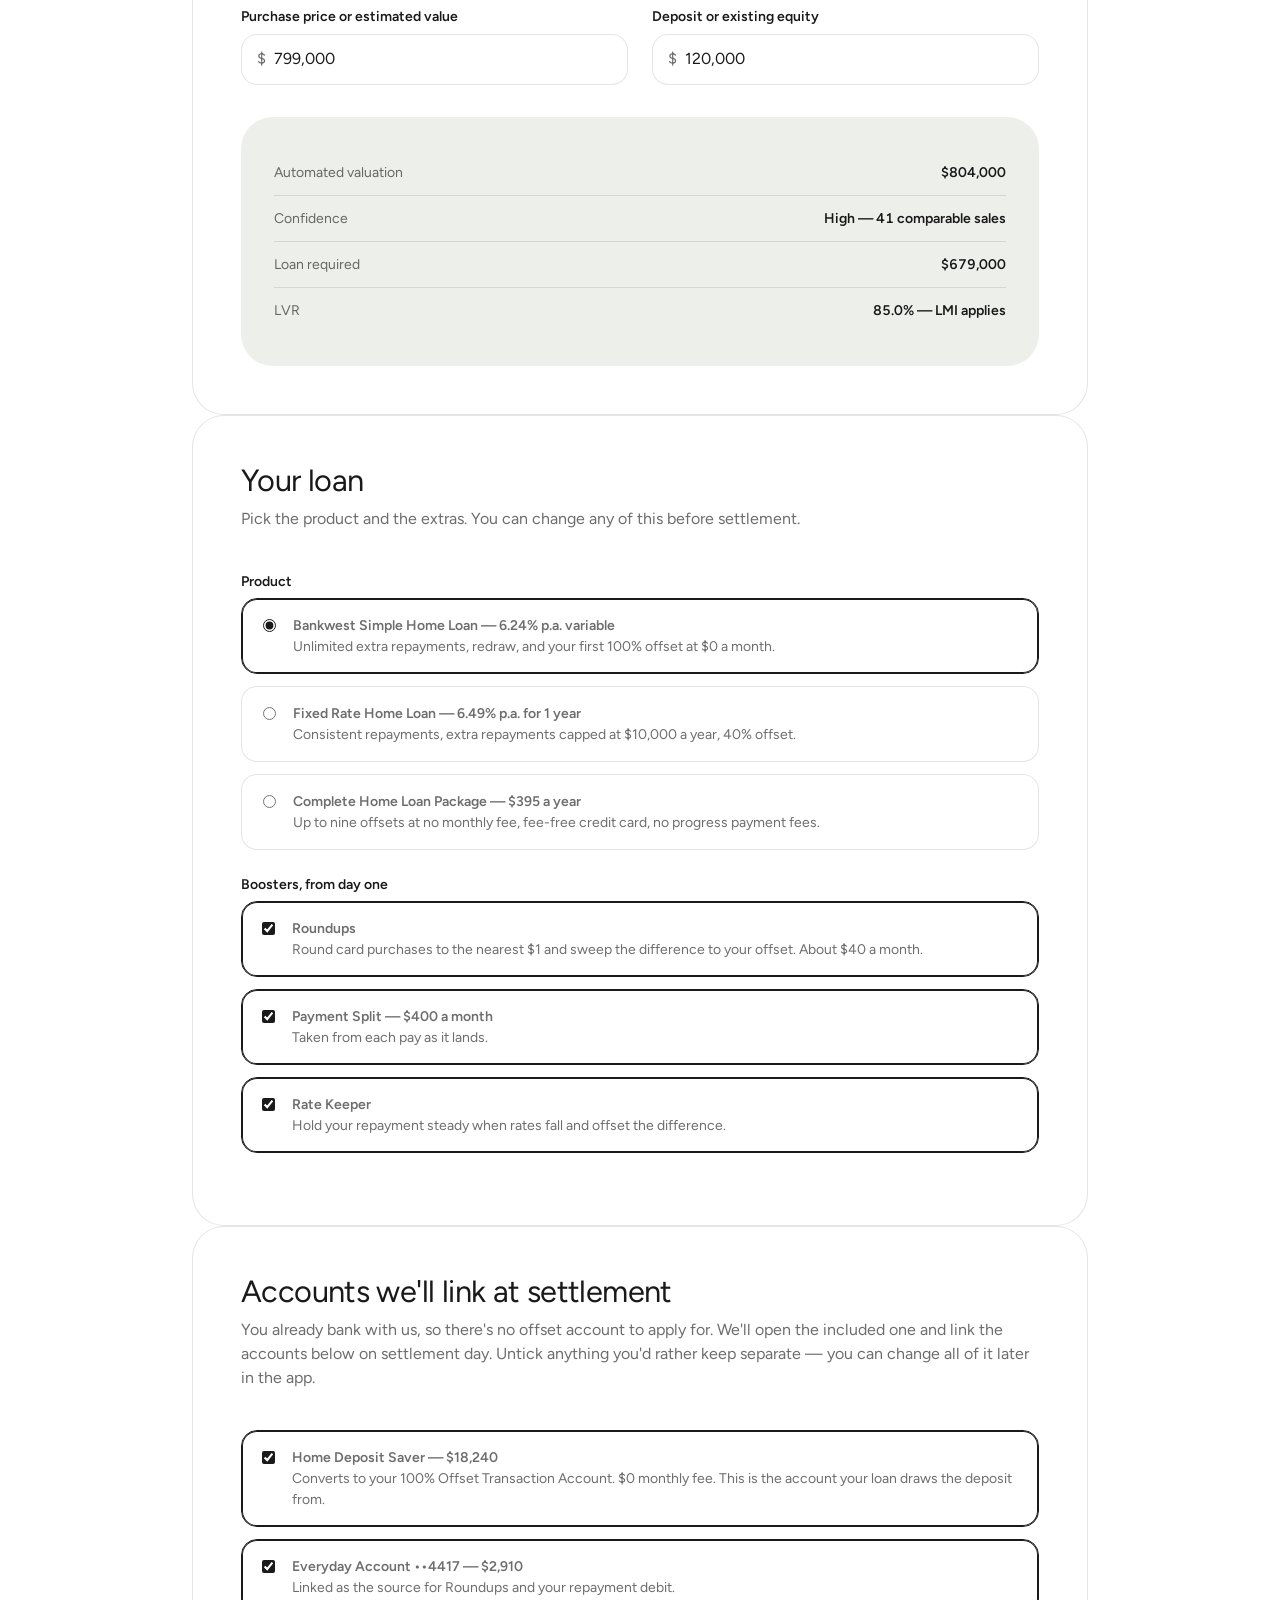
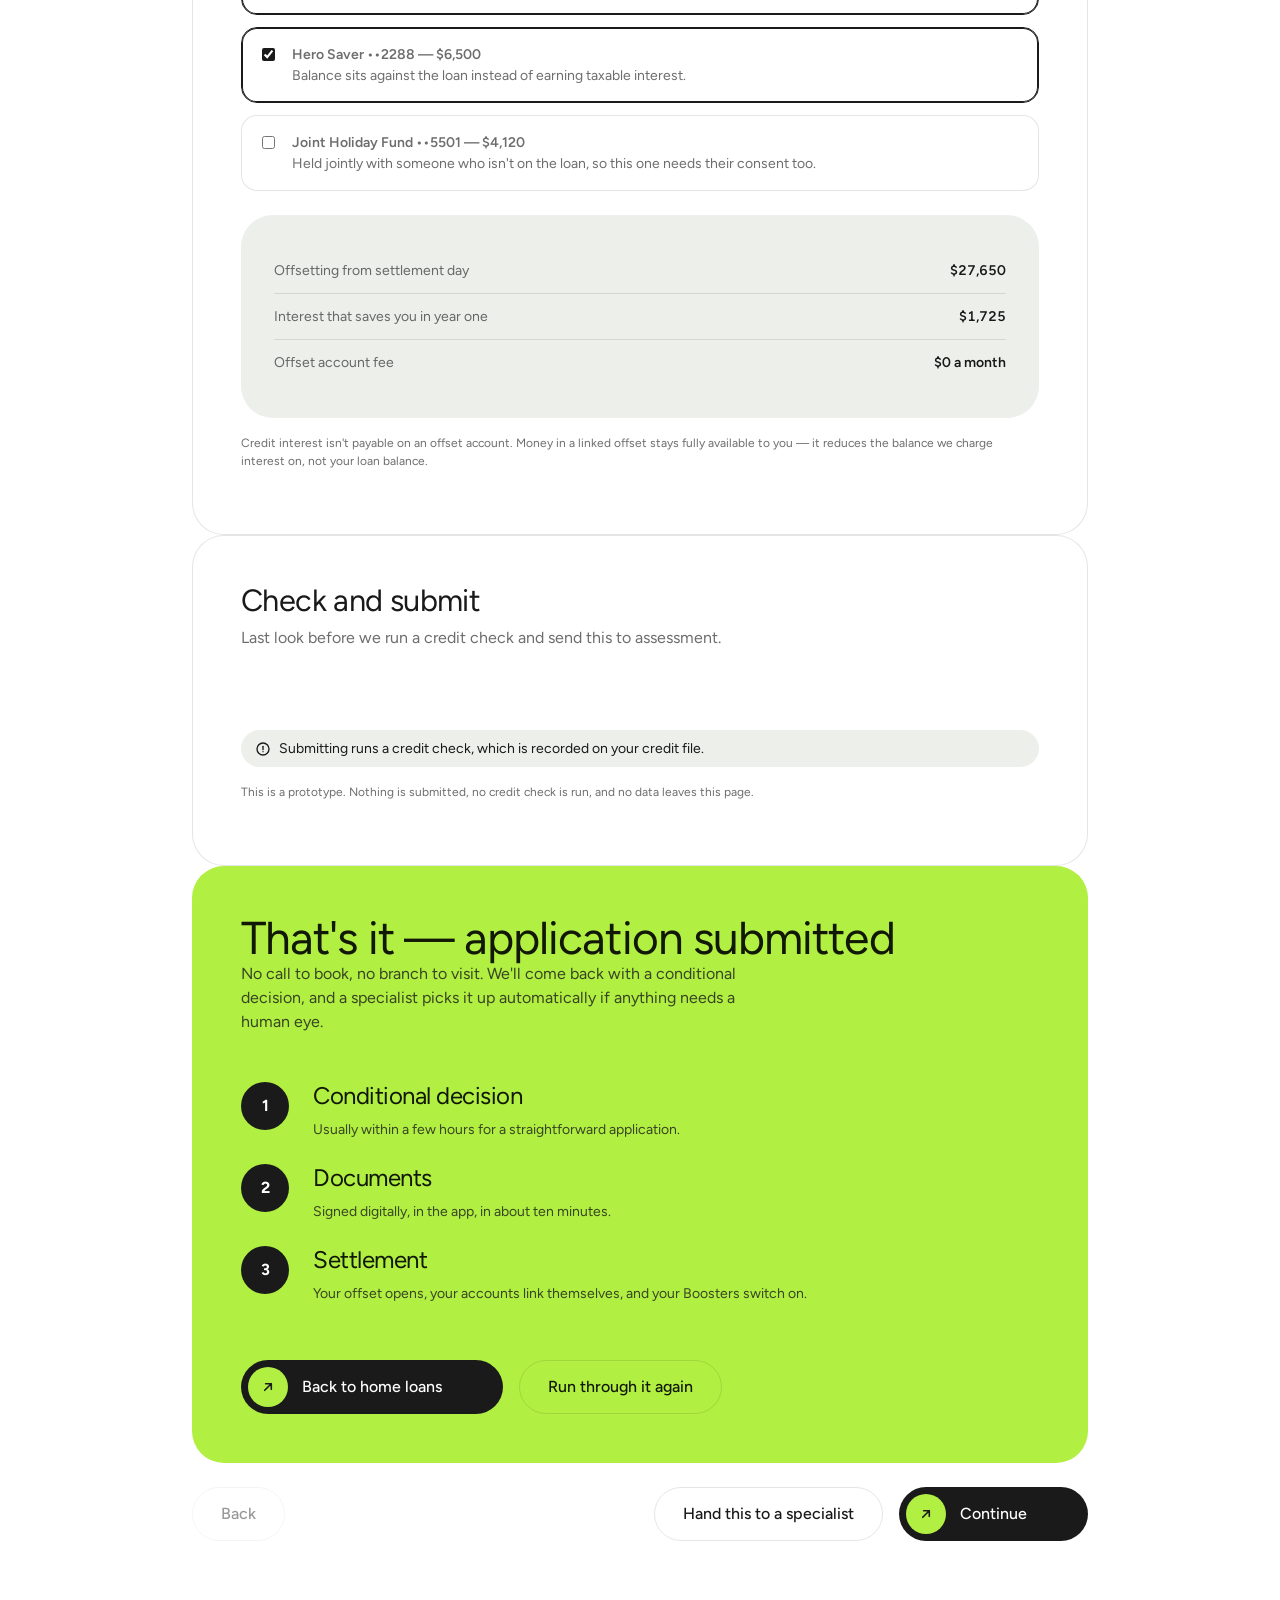
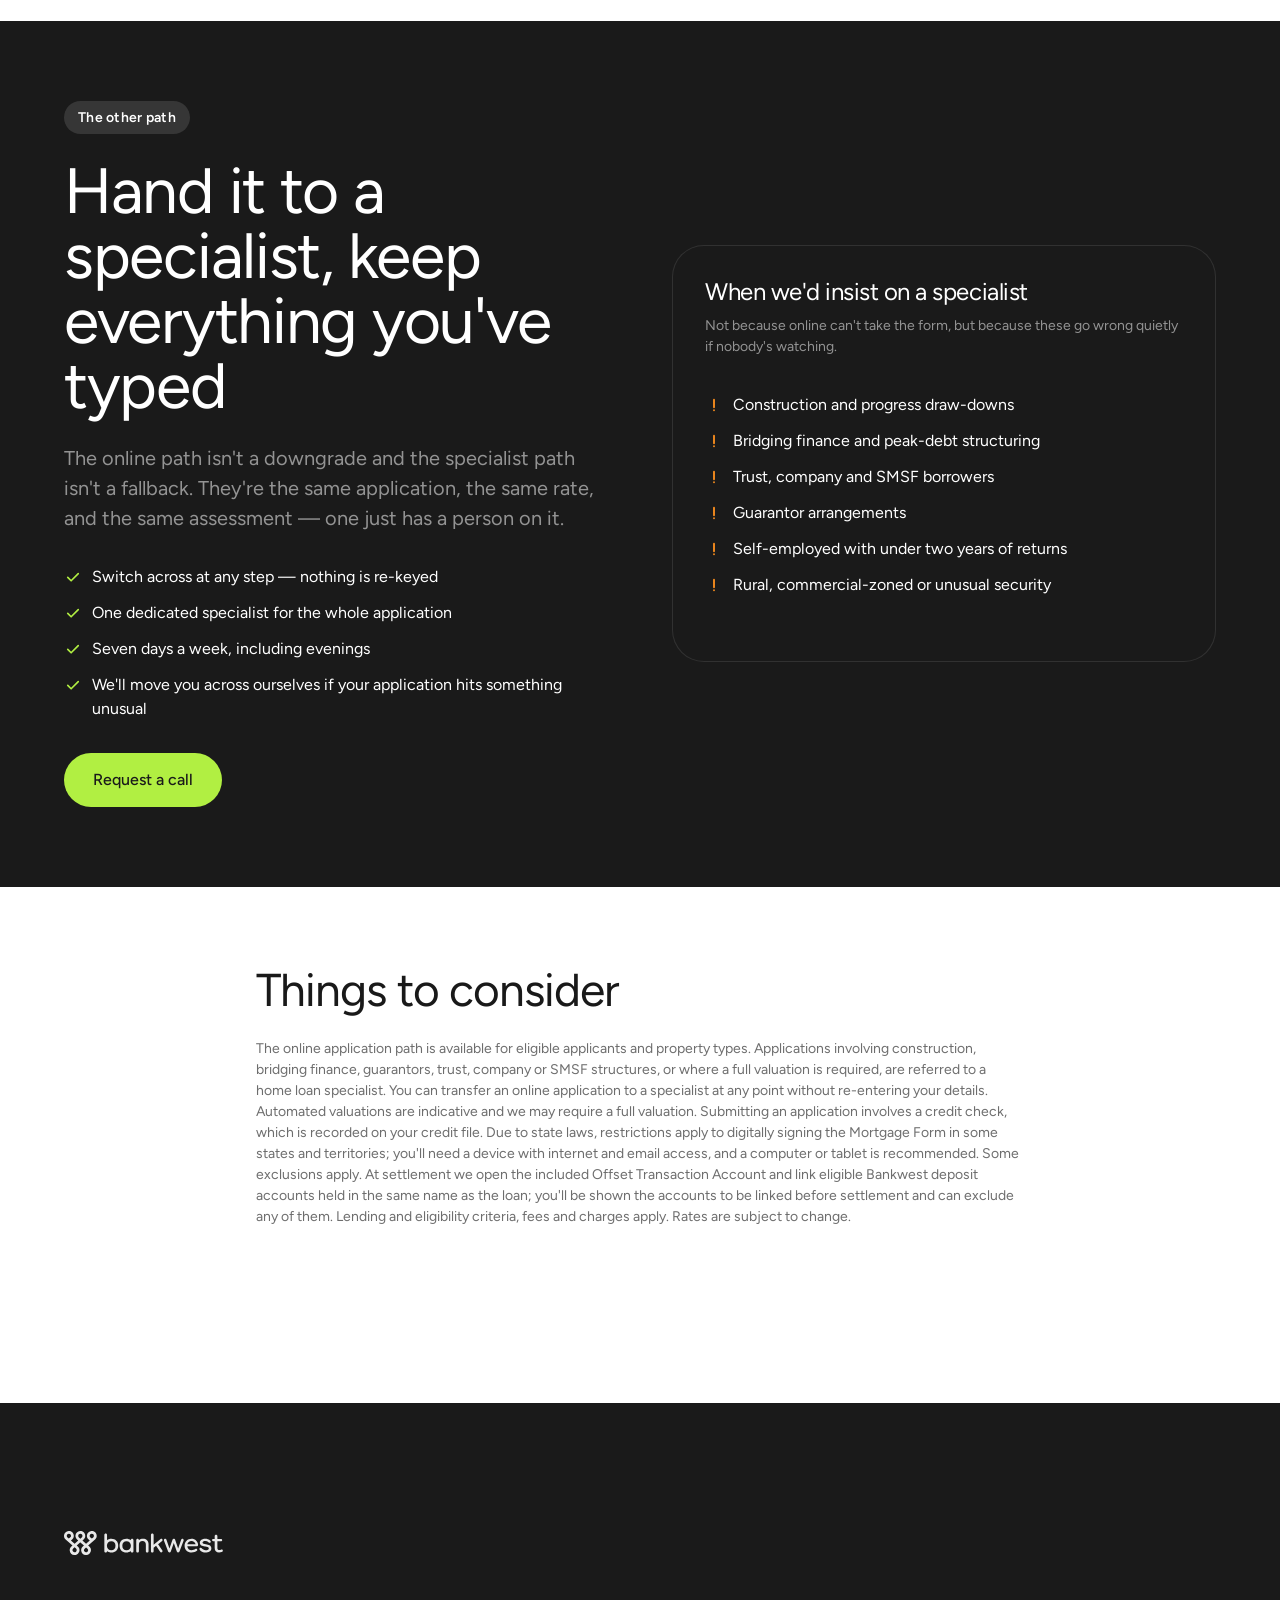
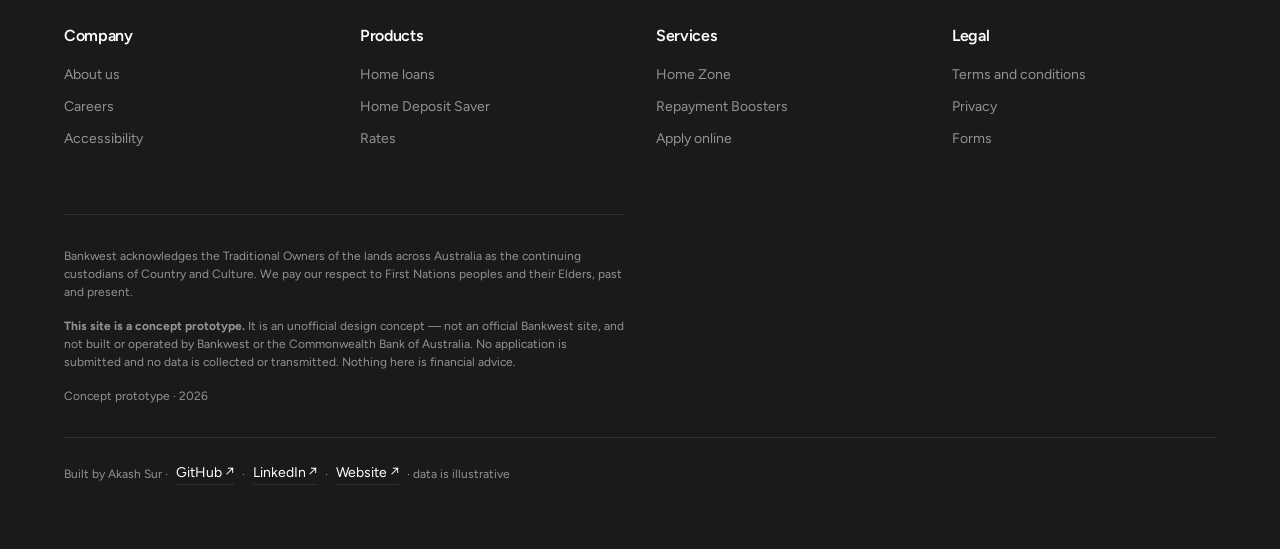
==== commit e4c15d6b: "Replace masked home wordmark with painted strokes so it stays vector" ====
--- a/apply.html
+++ b/apply.html
@@ -21,7 +21,8 @@
   <div class="wrap nav-shell">
     <nav class="nav-pill nav-pill--desktop-links" aria-label="Primary">
       <a class="brand" href="index.html">
-        <img src="assets/img/bankwest-home-lockup.svg" alt="Bankwest home" width="759" height="80">
+        <img class="brand-mark" src="assets/img/bankwest-logo.svg" alt="Bankwest" width="133" height="20">
+        <svg class="brand-home" viewBox="0 0 201 62" role="img" aria-label="home" fill="none" stroke-linecap="round" stroke-linejoin="round"><g stroke="var(--lockup-ink, #1a1a1a)" stroke-width="11"><g transform="translate(0,-38)"><g><path d="M5.5,43.5 L5.5,94.5"></path><path d="M5.5,74 C5.5,66 11.5,61.5 19,61.5 C26.5,61.5 33,66 33,74 L33,94.5"></path></g><g transform="translate(44,0)"><circle cx="22" cy="78" r="16.5"></circle></g><g transform="translate(94,0)"><path d="M5.5,61.5 L5.5,94.5"></path><path d="M5.5,74 C5.5,66 10.5,61.5 17,61.5 C23.5,61.5 28.5,66 28.5,74 L28.5,94.5"></path><path d="M28.5,74 C28.5,66 33.5,61.5 40,61.5 C46.5,61.5 51.5,66 51.5,74 L51.5,94.5"></path></g><g transform="translate(157,0)"><path d="M38.5,78 L5.5,78"></path><path d="M38.5,78 A16.5,16.5 0 1 0 31.5,91.5"></path></g></g></g><g stroke="var(--lockup-bg, #ff9c35)" stroke-width="5.8"><g transform="translate(0,-38)"><g><path d="M5.5,43.5 L5.5,94.5"></path><path d="M5.5,74 C5.5,66 11.5,61.5 19,61.5 C26.5,61.5 33,66 33,74 L33,94.5"></path></g><g transform="translate(44,0)"><circle cx="22" cy="78" r="16.5"></circle></g><g transform="translate(94,0)"><path d="M5.5,61.5 L5.5,94.5"></path><path d="M5.5,74 C5.5,66 10.5,61.5 17,61.5 C23.5,61.5 28.5,66 28.5,74 L28.5,94.5"></path><path d="M28.5,74 C28.5,66 33.5,61.5 40,61.5 C46.5,61.5 51.5,66 51.5,74 L51.5,94.5"></path></g><g transform="translate(157,0)"><path d="M38.5,78 L5.5,78"></path><path d="M38.5,78 A16.5,16.5 0 1 0 31.5,91.5"></path></g></g></g></svg>
       </a>
       <a class="nav-link" href="index.html">Home loans</a>
       <a class="nav-link" href="home-zone.html">Home Zone</a>
--- a/assets/css/style.css
+++ b/assets/css/style.css
@@ -211,10 +211,13 @@
 .btn--primary {
   --badge: 2.5rem;
   --inset: 6px;
+  --tuck: 2px;               /* how far the fill hides inside the badge at rest */
   position: relative;
   isolation: isolate;
   justify-content: center;
-  min-height: calc(var(--badge) + var(--inset) * 2);
+  /* +2px covers the 1px transparent border top and bottom, so the padding box
+     is exactly --badge + 2*--inset and the badge sits truly centred. */
+  min-height: calc(var(--badge) + var(--inset) * 2 + 2px);
   padding: 0 calc(var(--badge) + 1.25rem);
   background: var(--surface-inverse-0);
   color: var(--text-on-inverse);
@@ -226,13 +229,18 @@
 .btn--primary::before {
   content: "";
   position: absolute; z-index: -1;
-  left: var(--inset);
-  top: 50%; margin-top: calc(var(--badge) / -2);
-  width: var(--badge); height: var(--badge);
+  /* Anchored exactly like .btn-dot (top/left from --inset, never 50%) so the
+     two circles are provably concentric, then tucked --tuck inside it. Equal
+     size would leave each circle antialiasing its own edge and the orange
+     would fringe through; the tuck hides it without touching the animation. */
+  left: calc(var(--inset) + var(--tuck));
+  top: calc(var(--inset) + var(--tuck));
+  width: calc(var(--badge) - var(--tuck) * 2);
+  height: calc(var(--badge) - var(--tuck) * 2);
   border-radius: var(--r-pill);
   background: var(--brand-primary);
   transition: width .4s ease-in-out, height .4s ease-in-out,
-              left .4s ease-in-out, top .4s ease-in-out, margin-top .4s ease-in-out;
+              left .4s ease-in-out, top .4s ease-in-out;
 }
 .btn--primary .btn-dot {
   position: absolute;
@@ -250,7 +258,7 @@
 /* Expands over the whole pill including the 1px transparent border, so the
    hover state is orange edge to edge the way the live button is. */
 .btn--primary:hover::before, .btn--primary:focus-visible::before {
-  left: -1px; top: -1px; margin-top: 0;
+  left: -1px; top: -1px;
   width: calc(100% + 2px); height: calc(100% + 2px);
 }
 .btn--primary:hover .btn-dot, .btn--primary:focus-visible .btn-dot {
@@ -296,23 +304,38 @@
 
 .nav-pill {
   display: flex; align-items: center; gap: var(--s-tiny);
-  background: var(--brand-primary-glass); border-radius: var(--r-big);
+  /* Opaque rather than the glass tint, because the outlined "home" in the
+     lockup knocks out to --lockup-bg and the two must not drift. #ff9c35 is
+     exactly what #ff911ee5 composited to over the header's white background,
+     so this is visually identical to what it replaced. */
+  --lockup-bg: #ff9c35;
+  background: var(--lockup-bg); border-radius: var(--r-big);
   padding: .625rem .75rem .625rem 1.25rem;
   backdrop-filter: blur(12px);
 }
 .nav-pill--plain { background: var(--surface-glass); }
-
-/* Brand lockup: bankwest-home-lockup.svg — the supplied outlined artwork with
-   its backdrop removed and cropped to the artwork, so it sits directly on the
-   pill's own orange and scales purely by height. Aspect is 759:80 (~9.49:1),
-   so --brand-h is the only knob. */
+/* Nothing in a nav pill may be squeezed — without this the brand (which is
+   flex:none) crushes the burger to a sliver when space gets tight. */
+.nav-pill > * { flex: 0 0 auto; }
+
+/* Brand lockup: the Bankwest mark as an <img>, plus the outlined "home" as
+   inline SVG. The supplied home-outlined.svg draws its outline with a mask
+   (an 11-wide stroke knocked out by a 5.8-wide one), and masks are rasterised
+   into a bitmap — which is what pixelated it. The inline copy paints the same
+   two strokes directly instead: ink at 11, then --lockup-bg at 5.8 on top.
+   Identical shape, no mask, so it stays true vector at any size or zoom.
+   Inline (not <img>) because the knockout has to read --lockup-bg. */
 .brand {
-  --brand-h: 20px;
-  display: flex; align-items: center;
+  --brand-h: 30px;
+  display: flex; align-items: center; gap: calc(var(--brand-h) * .325);
   text-decoration: none; margin-right: var(--s-small);
   flex: 0 0 auto;            /* never let the lockup be squeezed */
 }
-.brand img { height: var(--brand-h); width: auto; flex: 0 0 auto; }
+/* The lockup is two pieces so each stays true vector. The mark is 133x20; the
+   outlined "home" is 201x62 and, in the source artwork, sits 62/80 as tall as
+   the mark with a 26/80 gap between them — hence the ratios below. */
+.brand-mark { height: var(--brand-h); width: auto; flex: 0 0 auto; }
+.brand-home { height: calc(var(--brand-h) * .775); width: auto; flex: 0 0 auto; overflow: visible; }
 
 .nav-link {
   display: inline-flex; align-items: center; gap: .3rem;
@@ -350,6 +373,10 @@
   .nav-burger { display: grid; }
   .brand { margin-right: 0; }
 }
+/* A 30px lockup is 285px wide and stops fitting alongside the second pill at
+   roughly 780px, so step it down before that rather than at the 720 breakpoint. */
+@media (max-width: 840px) { .brand { --brand-h: 16px; } }
+
 @media (max-width: 720px) {
   .nav-secondary .nav-link { display: none; }
   .brand { --brand-h: 16px; margin-right: 0; }
